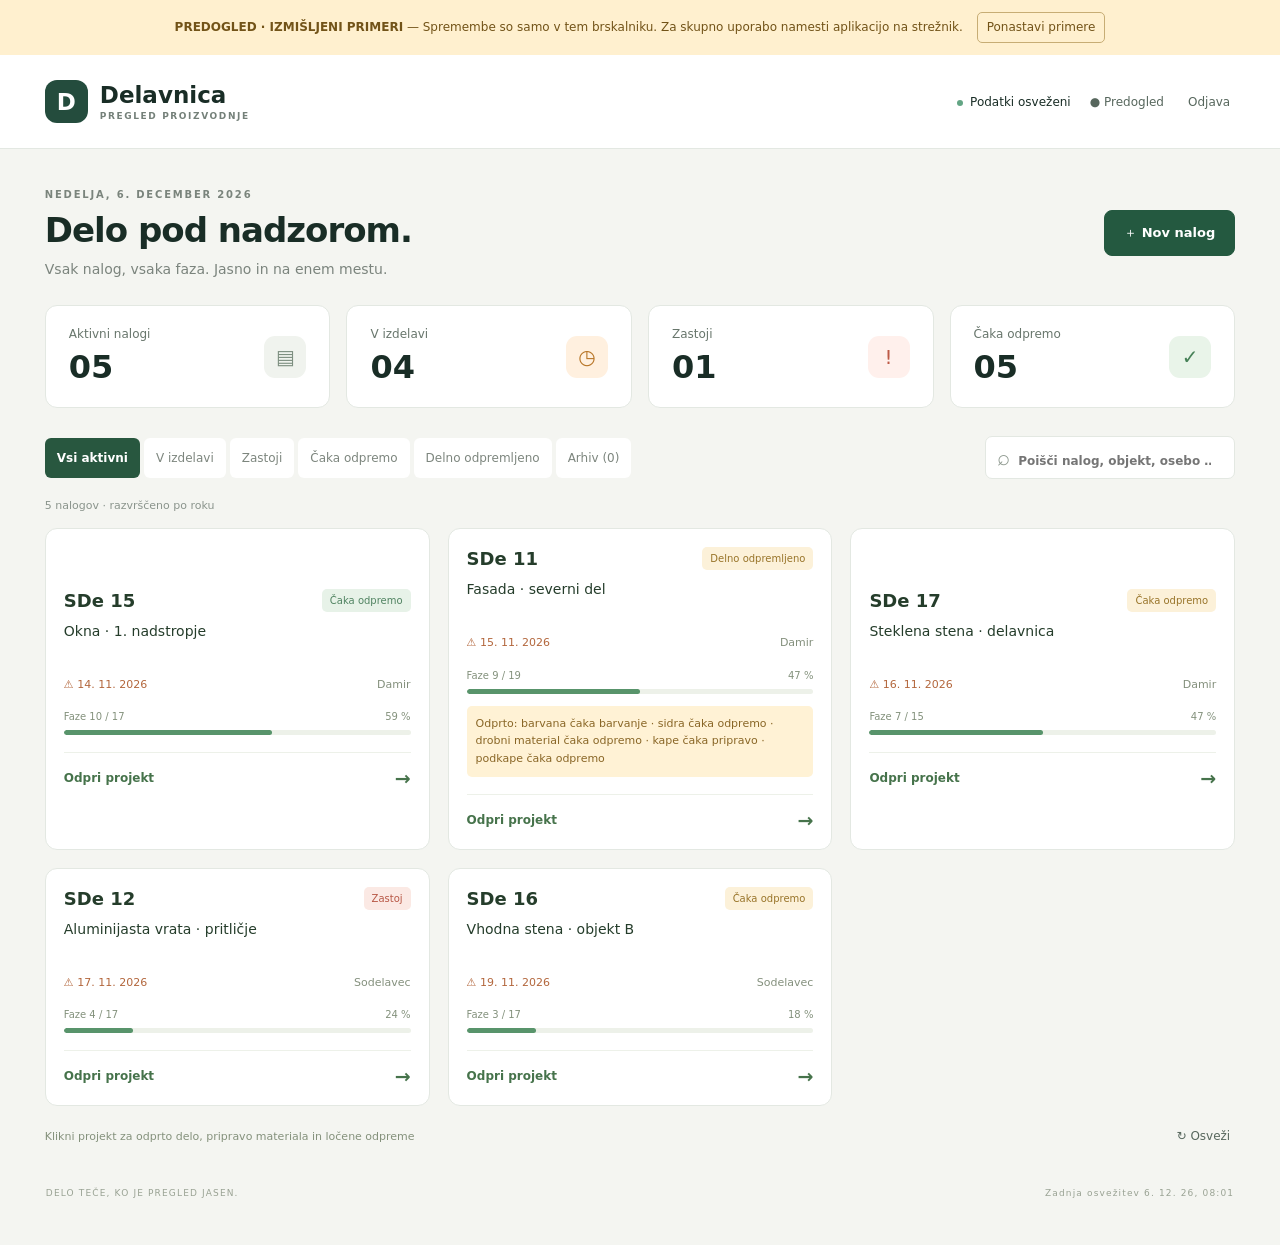
==== predogled.html @ 0ab358f1 "Clarify project status labels as manufacturing and awaiting dispatch" ====
<!doctype html>
<html lang="sl">
<head><meta charset="utf-8"><meta name="viewport" content="width=device-width,initial-scale=1"><meta name="theme-color" content="#172d27"><title>Delavnica · Interaktivni predogled</title><style>:root{font-family:Inter,ui-sans-serif,system-ui,-apple-system,BlinkMacSystemFont,"Segoe UI",sans-serif;color:#192d26;background:#f4f5f1;font-synthesis:none;--green:#1d654d;--muted:#748079;--line:#e3e8e2}*{box-sizing:border-box}body{margin:0}button,input,textarea{font:inherit}button{cursor:pointer}button:disabled{cursor:wait;opacity:.6}button:focus-visible,a:focus-visible{outline:3px solid #5299e0;outline-offset:3px}[hidden]{display:none!important}header{height:94px;background:#fff;border-bottom:1px solid var(--line);display:flex;align-items:center;justify-content:space-between;padding:0 3.5vw;gap:18px}.brand{display:flex;align-items:center;gap:12px;text-decoration:none;color:inherit;font-size:23px;font-weight:700}.brand-icon{width:43px;height:43px;background:#244c3d;color:#fff;display:grid;place-items:center;border-radius:12px;font-size:23px;font-weight:650}.brand small{display:block;font-size:9px;letter-spacing:1.6px;color:var(--muted);margin-top:3px}.header-right{display:flex;align-items:center;gap:14px;font-size:12px}.header-right #sync:before{content:"";display:inline-block;background:#63a584;width:6px;height:6px;border-radius:100%;margin-right:7px}.header-right #sync.offline{color:#b03c33}.header-right #sync.offline:before{background:#b03c33}main{padding:40px 3.5vw 25px;max-width:2000px;margin:auto}.heading{display:flex;justify-content:space-between;align-items:center;gap:20px;margin-bottom:28px}.eyebrow{font-size:10px;font-weight:700;letter-spacing:1.8px;color:#7a847c;margin:0 0 10px}h1{font-size:34px;letter-spacing:-1px;line-height:1.2;margin:0 0 10px;font-weight:650}.subtitle{font-size:14px;color:#7b847d;margin:0}.primary{background:#245940;border:1px solid #245940;color:#fff;font-size:13px;border-radius:8px;padding:13px 19px;font-weight:650;white-space:nowrap;min-height:44px}.primary:hover{background:#17432e}.secondary{background:white;border:1px solid #d6ddd5;border-radius:8px;padding:12px 18px;min-height:44px}.quiet{border:0;background:transparent;color:#57675d;padding:9px 5px;font-size:12px}.quiet:hover{color:#154c32;text-decoration:underline}.metrics{display:grid;grid-template-columns:repeat(4,1fr);gap:16px;margin-bottom:28px}.metric{border:1px solid var(--line);background:#fff;border-radius:12px;padding:21px 23px;display:flex;align-items:center;justify-content:space-between;text-align:left;color:inherit}.metric-label{font-size:12px;color:#68766c}.metric-number{font-size:32px;font-weight:650;line-height:1.2;margin-top:7px}.metric-symbol{display:grid;place-items:center;height:42px;width:42px;border-radius:11px;background:#f0f3ee;color:#7d8f80;font-size:20px}.metric.warn .metric-symbol{background:#fff0df;color:#b87628}.metric.danger .metric-symbol{background:#fff0ec;color:#bd5a46}.metric.good .metric-symbol{background:#e9f4e9;color:#468157}.workspace{border:1px solid var(--line);border-radius:12px;background:#fff;overflow:hidden}.tools{display:flex;align-items:center;justify-content:space-between;padding:19px 22px;gap:16px;border-bottom:1px solid var(--line);flex-wrap:wrap}nav{display:flex;gap:4px;flex-wrap:wrap}nav button{border:0;background:transparent;border-radius:6px;font-size:12px;padding:10px 12px;color:#7d867e;min-height:40px}nav button.selected{background:#eaf1e9;color:#2d6043;font-weight:650}.search{display:flex;align-items:center;border:1px solid var(--line);border-radius:7px;padding:0 11px;gap:8px;min-width:250px;margin:0}.search span{font-size:22px;color:#8d988e}.search input{border:0;outline:0!important;width:100%;padding:10px 0;font-size:12px;background:transparent;min-width:100px}.board-meta{display:flex;justify-content:space-between;padding:19px 22px;font-size:11px;color:#8a948c;gap:15px;flex-wrap:wrap}.legend{display:flex;gap:17px;flex-wrap:wrap}.legend span{display:flex;align-items:center;gap:5px}.dot{height:7px;width:7px;border-radius:50%;display:inline-block;background:#c1c9c1}.dot.active{background:#d7a444}.dot.done{background:#5b9875}.dot.blocked{background:#ce6e60}.table-wrap{overflow-x:auto}table{border-collapse:collapse;min-width:1350px;width:100%;text-align:left}thead{background:#f8f9f6;color:#8b948d}th{font-size:9px;letter-spacing:.65px;font-weight:600;padding:14px 9px;white-space:nowrap}th:first-child,td:first-child{padding-left:22px}.job-col{min-width:215px}td{padding:20px 9px;border-top:1px solid #eef0eb;font-size:12px}tbody tr:hover{background:#fafbf8}tbody tr.late td:first-child{box-shadow:inset 3px 0 #d99951}.job-link{display:block;border:0;background:none;text-align:left;padding:0;color:#203c2d;width:100%}.job-code{display:block;font-size:14px;font-weight:700;margin-bottom:4px}.job-title{display:block;color:#69776c;font-size:11px;max-width:205px;overflow:hidden;text-overflow:ellipsis;white-space:nowrap}.job-owner{display:block;font-size:10px;color:#9ba59c;margin-top:6px}.due{font-size:11px;white-space:nowrap}.due.overdue{color:#bc613d}.due small{display:block;font-size:9px;margin-top:4px}.status{display:flex;align-items:center;justify-content:center;gap:5px;min-height:37px;width:100%;min-width:84px;border:1px solid transparent;border-radius:6px;font-size:10px;font-weight:550;white-space:nowrap;padding:9px 7px}.status:after{content:"⌄";font-size:10px;opacity:.5}.waiting{background:#f1f3ef;color:#8a948b}.active,.ordered{background:#fcf1d9;color:#987429}.painting{background:#eee8f8;color:#80619f}.done{background:#e7f2e8;color:#508361}.blocked{background:#fbe9e4;color:#b85846}.na{background:#fafbf9;color:#adb5ab;border:1px dashed #e1e6de}.status:hover{filter:brightness(.96);border-color:currentColor}.dots{font-size:18px;padding:7px;border:0;background:transparent;color:#89938a;min-width:35px}.board-footer{padding:12px 22px;border-top:1px solid var(--line);display:flex;justify-content:space-between;align-items:center;font-size:10px;color:#96a093;gap:15px}main>footer{display:flex;justify-content:space-between;font-size:9px;letter-spacing:1.15px;color:#99a293;padding:22px 1px;gap:20px}.empty{text-align:center;padding:55px 20px}.empty-icon{font-size:42px;color:#9eb19e}.empty h2{font-size:21px;margin:12px 0 8px}.empty p{font-size:13px;color:var(--muted);max-width:430px;line-height:1.7;margin:0 auto 22px}.login{min-height:100dvh;display:grid;place-items:center;padding:24px;background:radial-gradient(at top left,#dbe9dd,transparent 55%)}.login-card{background:#fff;padding:40px;border:1px solid var(--line);border-radius:18px;width:100%;max-width:410px;box-shadow:0 20px 80px #183b1e0b}.login-card>.brand-icon{margin-bottom:25px}.login-card h1{font-size:36px}.login-card>p:not(.eyebrow):not(.error){color:var(--muted);font-size:14px;line-height:1.7;margin-bottom:25px}.login-card .primary{width:100%;margin-top:8px}.login-card small{display:block;text-align:center;color:var(--muted);font-size:10px;margin-top:15px}label{display:block;font-size:12px;color:#667368;font-weight:550;margin-bottom:18px}input,textarea{display:block;width:100%;padding:12px 13px;background:#fff;border:1px solid #d9e0d6;border-radius:7px;margin-top:7px;color:#263c2d;font-size:14px}input:focus,textarea:focus{outline:2px solid #83aa8c;outline-offset:1px}textarea{resize:vertical;line-height:1.6}dialog{border:1px solid #dae2d7;border-radius:14px;padding:0;color:#263c2d;box-shadow:0 25px 100px #10251833;max-height:94dvh}dialog::backdrop{background:#15271b6b;backdrop-filter:blur(2px)}.drawer{width:540px;max-width:96vw}.dialog-heading{display:flex;align-items:center;justify-content:space-between;padding:25px 26px;border-bottom:1px solid var(--line);gap:15px}.dialog-heading h2{font-size:24px;letter-spacing:-.5px;margin:0}.dialog-heading .eyebrow{margin-bottom:6px}.close{border:0;background:#f1f4ee;border-radius:50%;height:35px;width:35px;font-size:24px;color:#80917d;flex-shrink:0}.form-body{padding:24px 26px}.two{display:grid;grid-template-columns:1fr 1fr;gap:15px}.dialog-footer{display:flex;justify-content:flex-end;gap:10px;padding:18px 26px;background:#f8faf6;position:sticky;bottom:0;border-top:1px solid var(--line)}.detail-stages{display:grid;grid-template-columns:repeat(2,1fr);gap:12px 20px;padding:10px 0 20px}.detail-stage>span{display:block;font-size:11px;margin-bottom:6px;color:#84927f}.detail-stage .status{font-size:12px}.history-item{padding:13px 0;border-top:1px solid var(--line);font-size:12px;line-height:1.5;overflow-wrap:anywhere}.history-item small{display:block;color:#92a08d;font-size:10px;margin-top:4px}#historySection h3{font-size:14px;margin-top:25px}#historySection>small{color:#96a18e;font-size:10px;display:block;margin-top:10px}.history-change{color:#72806b;white-space:pre-wrap}#archiveArea button{width:100%}.status-dialog{width:390px;max-width:94vw;padding-bottom:20px}#statusChoices{padding:18px 24px 0;display:grid;gap:9px}#statusChoices .status{font-size:13px;min-height:45px;justify-content:space-between;padding:12px 16px}#statusChoices .status:after{content:none}#statusChoices .status.chosen{border:2px solid currentColor}.hint{padding:0 24px;color:#8c8069;font-size:11px;line-height:1.7}.error{color:#b33b37;font-size:12px;line-height:1.6;white-space:pre-wrap}.status-dialog .error{padding:0 24px}.toast{position:fixed;bottom:24px;left:50%;transform:translateX(-50%);background:#203e2d;color:#fff;padding:14px 20px;border-radius:10px;box-shadow:0 6px 30px #263c2d33;font-size:13px;z-index:100;max-width:92vw}.toast.bad{background:#9f3d33}.warn-banner{padding:10px;background:#fff0df;color:#986427;font-size:12px;border-radius:6px}@media(min-width:1700px){table{min-width:1500px}.status{font-size:11px}}@media(max-width:1000px){header{height:78px}main{padding-top:28px}h1{font-size:29px}.metrics{gap:10px}.metric{padding:17px}.metric-number{font-size:27px}.metric-symbol{width:33px;height:33px}#sync{max-width:140px}.header-right{gap:8px}}@media(max-width:640px){header{padding:0 16px}.brand{font-size:20px;gap:9px}.brand-icon{height:36px;width:36px;border-radius:9px}.brand small{font-size:8px}.header-right #sync{display:none}.header-right{gap:6px}.header-right .quiet{font-size:11px}main{padding:25px 14px}.heading{align-items:flex-start}.heading h1{font-size:25px;letter-spacing:-.7px}.heading .primary{font-size:11px;padding:11px}.subtitle{font-size:12px;line-height:1.6}.eyebrow{font-size:9px}.metrics{grid-template-columns:repeat(2,1fr);gap:10px;margin-bottom:20px}.metric{padding:16px}.metric-label{font-size:11px}.tools{padding:14px;gap:12px}nav{gap:2px}nav button{font-size:11px;padding:8px}.search{width:100%;margin-bottom:0}.board-meta{padding:15px;font-size:10px}.legend{gap:12px}.board-footer{padding:10px 15px;font-size:9px}main>footer{font-size:8px;line-height:1.7}main>footer span{letter-spacing:0;text-align:right}.form-body{padding:20px}.dialog-heading{padding:20px}.dialog-heading h2{font-size:22px}.two{gap:10px}.login-card{padding:30px}.status{min-height:42px}}

.awaiting_paint{background:#fcf1d9;color:#987429}.shipment-summary{display:block;font-size:10px;color:#856522;background:#fff3d7;border-radius:5px;padding:6px;margin-top:7px;line-height:1.5;max-width:220px}table{min-width:1510px}

.sheet-stack{display:grid;gap:9px;min-width:112px}.sheet-type{display:block;font-size:9px;color:#7c887a;margin-bottom:4px}.sheet-stack .status{font-size:10px}.sheet-stack>div{min-width:0}

.manual-note{display:-webkit-box;-webkit-line-clamp:2;-webkit-box-orient:vertical;overflow:hidden;max-width:220px;font-size:10px;line-height:1.5;color:#6d796a;margin-top:7px;white-space:pre-line;overflow-wrap:anywhere}.manual-note strong{font-weight:650;color:#40543b}

.warehouse-list{display:-webkit-box;-webkit-line-clamp:3;-webkit-box-orient:vertical;overflow:hidden;width:100%;max-width:150px;min-width:112px;border:0;background:none;text-align:left;color:#768370;font-size:10px;line-height:1.5;padding:8px 0 0;white-space:pre-line;overflow-wrap:anywhere}.warehouse-list:hover{color:#285d3d;text-decoration:underline}table{min-width:1770px}
.status[data-status="anchors_status"]::after,.status[data-status="small_material_status"]::after{content:none}

.project-cards{display:grid;grid-template-columns:repeat(3,minmax(0,1fr));gap:18px}.project-dialog{width:620px;max-width:96vw;background:#f4f5f1}.project-top{position:sticky;top:0;z-index:1;display:flex;align-items:center;justify-content:space-between;padding:12px 20px;background:#fff;border-bottom:1px solid var(--line)}.project-top .secondary{padding:10px 14px}.project-intro{padding:26px 22px 18px}.project-intro h1{font-size:32px;overflow-wrap:anywhere}.project-name{font-size:17px;line-height:1.5;margin:8px 0 16px;overflow-wrap:anywhere}.project-info{display:grid;gap:8px;font-size:12px;color:#6b796c}.project-info strong{font-weight:600;color:#324d37}.project-partial{font-size:12px;line-height:1.7;background:#fff0d0;color:#816022;padding:12px;border-radius:8px;overflow-wrap:anywhere}.project-edit{width:100%;margin-top:18px;font-size:13px}.project-save-hint{font-size:11px;color:#84907d;margin:12px 0 0}.project-section{margin:0 14px 14px;padding:20px 16px;background:#fff;border:1px solid var(--line);border-radius:12px}.project-section h2{font-size:17px;margin:0 0 16px}.project-section h3{font-size:13px;margin:0 0 9px}.project-stage-grid{display:grid;grid-template-columns:minmax(0,1fr) minmax(0,1fr);gap:18px 12px}.project-stage>span{display:block;font-size:11px;color:#82907d;margin-bottom:7px}.project-dialog .status{font-size:12px;min-height:48px;padding:12px 8px;min-width:0;white-space:normal}.project-material+.project-material,.project-sheet+.project-sheet{border-top:1px solid var(--line);padding-top:20px;margin-top:20px}.project-text{font-size:13px;line-height:1.7;white-space:pre-wrap;overflow-wrap:anywhere;margin:0 0 14px;color:#56694f}.section-hint{font-size:11px;color:#82907d;margin:-7px 0 20px}.project-dialog .project-material>.status{width:100%;min-height:52px}.project-dialog .project-edit{min-height:48px}.project-card{border:1px solid var(--line);border-radius:12px;background:white;text-align:left;color:#253d2b;display:block;width:100%;padding:18px;min-width:0}.project-card:hover{border-color:#8cac8e}.card-top{display:flex;align-items:center;justify-content:space-between;gap:10px}.card-top>strong{font-size:18px;overflow-wrap:anywhere;min-width:0}.card-state{font-size:10px;padding:6px 8px;border-radius:5px;flex-shrink:0}.card-title{display:block;font-size:14px;line-height:1.5;margin-top:9px;overflow-wrap:anywhere}.card-meta{display:flex;justify-content:space-between;gap:12px;font-size:11px;color:#84907d;margin-top:14px;line-height:1.5}.card-meta>span{min-width:0;overflow-wrap:anywhere}.card-meta>span:last-child{text-align:right}.card-late{color:#b3673d}.card-progress{display:flex;justify-content:space-between;font-size:10px;color:#83917c;margin:18px 0 8px}.progress-track{display:block;height:5px;background:#edf1e9;border-radius:5px;overflow:hidden}.progress-fill{display:block;height:100%;background:#58946b;border-radius:5px}.p0{width:0}.p1{width:10%}.p2{width:20%}.p3{width:30%}.p4{width:40%}.p5{width:50%}.p6{width:60%}.p7{width:70%}.p8{width:80%}.p9{width:90%}.p10{width:100%}.card-open{display:flex;justify-content:space-between;align-items:center;border-top:1px solid #edf1e9;margin-top:17px;padding-top:14px;font-size:12px;font-weight:650;color:#46734b}.card-open>span{font-size:19px}.card-shipment{display:block;color:#896626;background:#fff2d5;padding:9px;border-radius:5px;margin-top:12px;font-size:11px;line-height:1.6;overflow-wrap:anywhere}
@media(max-width:900px){.workspace{background:transparent;border:0;border-radius:0;overflow:visible}.tools{padding:0 0 12px;border:0;display:flex;flex-direction:column;align-items:stretch;min-width:0;gap:12px}.tools nav{order:2;flex-wrap:nowrap;overflow-x:auto;max-width:100%;padding-bottom:4px}.tools nav button{flex-shrink:0;background:#fff;font-size:12px;min-height:44px;padding:10px 13px}.tools nav button.selected{background:#28573f;color:#fff}.search{order:1;min-width:0;width:100%;background:#fff;min-height:46px}.search input{font-size:14px}.table-wrap{display:none}.project-cards{display:grid;grid-template-columns:repeat(2,minmax(0,1fr));gap:14px}.board-meta{padding:5px 0 15px}.board-meta .legend{display:none}.board-footer{padding:14px 0;border:0}.board-footer>span{font-size:0}.board-footer>span:after{content:'Klikni projekt za faze in pripravo materiala.';font-size:11px}.project-dialog{max-height:100dvh;max-width:100vw;width:100vw;height:100dvh;margin:0;border:0;border-radius:0;overscroll-behavior:contain}.project-top{padding-top:max(12px,env(safe-area-inset-top));padding-left:16px;padding-right:16px}.project-section:last-child{margin-bottom:max(18px,env(safe-area-inset-bottom))}.drawer{max-height:100dvh}.status-dialog{max-height:90dvh}.toast{z-index:10000}}
@media(max-width:540px){.project-cards{grid-template-columns:minmax(0,1fr);gap:12px}.project-card{padding:18px}.heading{margin-bottom:22px}.heading h1{font-size:23px}.metrics{margin-bottom:22px}.project-intro{padding:23px 20px 18px}.project-section{margin-left:12px;margin-right:12px}.drawer{width:100vw;max-width:100vw;height:100dvh;margin:0;border:0;border-radius:0}.drawer .dialog-heading{position:sticky;top:0;background:#fff;z-index:1}.drawer input,.drawer textarea,.login input{font-size:16px}.drawer .two{grid-template-columns:minmax(0,1fr) minmax(0,1fr)}.drawer .two input{min-width:0;width:100%}.detail-stages .status{font-size:12px;min-height:48px;white-space:normal;min-width:0}.status-dialog{width:calc(100vw - 24px)}#statusChoices .status{min-height:50px;font-size:14px}.header-right #identity{max-width:80px;overflow:hidden;text-overflow:ellipsis;white-space:nowrap}}

@media(max-width:900px){body:has(dialog[open]){overflow:hidden}.project-top .quiet{min-height:44px;min-width:60px}}

.manufacturing{background:#e2edf9;color:#4477a0}.papers-button{display:flex;flex-direction:column;align-items:flex-start;gap:4px;background:#f6f8fa;border:1px solid #e0e7ec;border-radius:6px;padding:8px;margin:7px 0 0;color:#718391;font-size:9px;width:100%;text-align:left;min-height:42px}.papers-button strong{color:#3c6681;font-size:10px;font-weight:600}.papers-button:hover{border-color:#7b9eb9}.papers-dialog{width:430px;max-width:94vw}.papers-dialog h2{font-size:19px;line-height:1.4}.project-sheet>.papers-button{margin:0 0 15px;padding:12px;flex-direction:row;justify-content:space-between;align-items:center;gap:12px;min-height:48px}.project-sheet>.papers-button span,.project-sheet>.papers-button strong{font-size:12px}.papers-dialog input{font-size:16px;min-height:48px}

.status[data-status="caps_status"]::after,.status[data-status="subcaps_status"]::after{content:none}table{min-width:1900px}

.warehouse-actions .shipping-label{margin-top:10px}.warehouse-actions>.sheet-type{margin-bottom:5px}.project-material .warehouse-actions{display:grid;grid-template-columns:minmax(0,1fr) minmax(0,1fr);gap:7px 12px}.project-material .warehouse-actions>.sheet-type{grid-row:1;margin:0}.project-material .warehouse-actions>.status{grid-row:2;min-height:50px}.project-material .warehouse-actions>.shipping-label{margin:0}.project-material .warehouse-actions>.sheet-type:first-child{grid-column:1}.project-material .warehouse-actions>.shipping-label{grid-column:2}

.completed-work{margin:0 14px 20px;border:1px solid #dce3d8;border-radius:12px;background:#edf1e8;overflow:hidden}.completed-work>summary{cursor:pointer;padding:18px 16px;font-size:14px;font-weight:650;min-height:52px;color:#59704e}.completed-work>summary>span{font-size:11px;background:#dce6d6;border-radius:8px;padding:3px 7px;margin-left:7px}.completed-help{font-size:11px;line-height:1.6;color:#7a8b70;padding:0 16px 8px}.completed-work .project-section{margin-left:10px;margin-right:10px}.completed-link{border:0;background:transparent;color:#95a08d;font-size:10px;padding:9px 5px;cursor:pointer;min-height:36px}.completed-link:hover{color:#437146;text-decoration:underline}.prepared-hint{font-size:10px;color:#8a977e}.project-stage-grid.single-stage{grid-template-columns:minmax(0,1fr)}.project-material .warehouse-actions.shipping-only{grid-template-columns:minmax(0,1fr)}.project-material .warehouse-actions.shipping-only>*{grid-column:1}.all-done-message{margin:0 16px 20px;background:#e1eee0;color:#44774b;border-radius:10px;padding:20px;font-size:14px;line-height:1.6}

/* One project-first overview on desktop and mobile. */
.table-wrap{display:none}.workspace{background:transparent;border:0;border-radius:0;overflow:visible}.board-meta .legend{display:none}.tools{padding:0 0 16px;border-bottom:0}.search{background:#fff}.board-meta{padding:4px 0 16px}.board-footer{padding:14px 0;border:0}.project-card{transition:border-color .15s,box-shadow .15s,transform .15s}.project-card:hover{box-shadow:0 5px 20px #25462f0c;transform:translateY(-2px)}.project-card:focus-visible{outline:3px solid #5299e0;outline-offset:3px}.project-card .card-title{min-height:42px}.project-card .card-shipment{min-height:52px}.tools nav button:not(.selected){background:#fff}.tools nav button.selected{background:#28573f;color:#fff}
@media(min-width:901px){.project-dialog{width:940px;max-width:94vw;max-height:94dvh}.project-intro{padding:28px 28px 22px}.project-top{padding-left:26px;padding-right:26px}#projectOpenWork{display:grid;grid-template-columns:repeat(2,minmax(0,1fr));align-items:start}#projectOpenWork>.project-section{min-width:0;margin:0 12px 20px}#projectOpenWork>.project-section:first-child:last-child{grid-column:1/-1}.project-dialog .project-section h2{font-size:18px}.project-dialog .project-partial{font-size:13px;line-height:1.7}.project-dialog .status{font-size:13px;min-height:48px}.project-intro .project-edit{width:auto;min-width:250px}.project-dialog .completed-work{margin-left:12px;margin-right:12px}.board-footer>span{font-size:11px;color:#84917c}}
@media(min-width:1600px){.project-cards{grid-template-columns:repeat(4,minmax(0,1fr))}}
@media(min-width:901px) and (max-width:1100px){.project-cards{grid-template-columns:repeat(2,minmax(0,1fr))}}
</style></head>
<body><aside style="background:#fff0cf;color:#725318;padding:12px 20px;font:12px/1.6 system-ui;text-align:center"><strong>PREDOGLED · IZMIŠLJENI PRIMERI</strong> — Spremembe so samo v tem brskalniku. Za skupno uporabo namesti aplikacijo na strežnik. <button id="resetDemo" type="button" style="border:1px solid #c7ad75;border-radius:5px;background:transparent;padding:5px 9px;margin-left:10px;color:inherit">Ponastavi primere</button></aside>
<section id="login" class="login" hidden>
  <form id="loginForm" class="login-card"><div class="brand-icon">D</div><p class="eyebrow">SKUPNI PREGLED PROIZVODNJE</p><h1>Delavnica</h1><p>Od dokumentacije do odpreme.<br>Vedno veš, kaj je naslednje.</p><label>Tvoje ime<input name="actor" autocomplete="username" placeholder="npr. Damir" minlength="2" maxlength="60" required></label><label>Geslo delavnice<input name="password" type="password" autocomplete="current-password" required></label><button class="primary" type="submit">Vstopi v delavnico →</button><p id="loginError" class="error" role="alert"></p><small>Ime se zabeleži ob vsaki tvoji spremembi.</small></form>
</section>
<div id="app" hidden>
 <header><a href="/" class="brand"><span class="brand-icon">D</span><span>Delavnica<small>PREGLED PROIZVODNJE</small></span></a><div class="header-right"><span id="sync" role="status">Povezovanje …</span><button id="identity" class="quiet"></button><button id="logout" class="quiet">Odjava</button></div></header>
 <main>
  <div class="heading"><div><p class="eyebrow" id="today"></p><h1>Delo pod nadzorom.</h1><p class="subtitle">Vsak nalog, vsaka faza. Jasno in na enem mestu.</p></div><button id="newJob" class="primary">＋ Nov nalog</button></div>
  <section id="metrics" class="metrics" aria-label="Pregled stanja"></section>
  <section class="workspace">
   <div class="tools"><nav id="filters" aria-label="Filtriraj naloge"></nav><label class="search"><span>⌕</span><input id="search" type="search" aria-label="Poišči nalog, objekt ali osebo" placeholder="Poišči nalog, objekt, osebo …"></label></div>
   <div class="board-meta"><span id="resultCount"></span><div class="legend"><span><i class="dot waiting"></i>Čaka</span><span><i class="dot active"></i>V izdelavi / naročeno</span><span><i class="dot done"></i>Končano</span><span><i class="dot blocked"></i>Zastoj</span></div></div>
   <div class="table-wrap"><table><thead><tr><th class="job-col">NALOG / OBJEKT</th><th>ROK</th><th>DOKUMENTACIJA</th><th>MATERIAL</th><th>SIDRA</th><th>DROBNI MATERIAL</th><th>RAZREZ</th><th>OBDELAVA</th><th>SESTAVLJANJE</th><th>PAKIRANJE</th><th>KAPE / PODKAPE</th><th>PLOČEVINA</th><th>ODPREMA FASADE</th><th>ODPREMA PLOČEVINE</th><th aria-label="Podrobnosti"></th></tr></thead><tbody id="rows"></tbody></table></div>
   <div id="projectCards" class="project-cards" aria-label="Projekti"></div>
   <div id="empty" class="empty" hidden><span class="empty-icon">▤</span><h2 id="emptyTitle"></h2><p id="emptyText"></p><button id="emptyNew" class="primary">＋ Dodaj prvi nalog</button></div>
   <div class="board-footer"><span>Klikni projekt za odprto delo, pripravo materiala in ločene odpreme</span><button id="refresh" class="quiet">↻ Osveži</button></div>
  </section>
  <footer>DELO TEČE, KO JE PREGLED JASEN.<span id="lastSync"></span></footer>
 </main>
</div>
<dialog id="projectDialog" class="project-dialog" aria-labelledby="projectTitle"><div class="project-top"><button type="button" class="secondary" data-close="projectDialog">← Projekti</button><button type="button" class="quiet" id="projectRefresh">↻ Osveži</button></div><div id="projectContent"></div></dialog>
<dialog id="jobDialog" class="drawer"><form id="jobForm"><div class="dialog-heading"><div><p class="eyebrow">DELOVNI NALOG</p><h2 id="dialogTitle">Nov nalog</h2></div><button type="button" class="close" data-close="jobDialog" aria-label="Zapri">×</button></div><div class="form-body"><div class="two"><label>Oznaka naloga *<input name="code" required maxlength="160" placeholder="npr. SDe 12"></label><label>Rok izdelave<input name="due" type="date"></label></div><label>Objekt / opis *<input name="title" required maxlength="160" placeholder="npr. ZD Tezno – fasada"></label><label>Odgovorna oseba<input name="owner" maxlength="160" placeholder="npr. Damir"></label><label>Opombe / kaj manjka<textarea name="notes" rows="4" maxlength="4000" placeholder="Kratka navodila, manjkajoči material, naslednji korak …"></textarea></label><label>Sidra<textarea name="anchors" rows="3" maxlength="4000" placeholder="Tip sider, oznaka in količina …"></textarea></label><label>Kape<textarea name="caps" rows="3" maxlength="4000" placeholder="Tip, mere, barva in količina kap …"></textarea></label><label>Podkape<textarea name="subcaps" rows="3" maxlength="4000" placeholder="Tip, mere in količina podkap …"></textarea></label><label>Drobni material<textarea name="small_material" rows="4" maxlength="4000" placeholder="Vijaki M8 – 24 kos&#10;Sidra – 12 kos&#10;Tesnilo – 20 m"></textarea></label><p class="hint">Polji sta za prosti ročni vpis. Spremembe potrdi s »Shrani nalog«.</p><div class="two"><label>Oddani papirji – barvana pločevina<input name="sheet_papers_date" type="date"></label><label>Oddani papirji – surova pločevina<input name="raw_sheet_papers_date" type="date"></label></div><div id="detailStages" class="detail-stages"></div><div id="archiveArea"></div><section id="historySection"><h3>Zgodovina sprememb</h3><div id="history"></div><small>Prikazanih je zadnjih 300 sprememb. Imena vpišejo sodelavci sami.</small></section><p id="formError" class="error" role="alert"></p></div><div class="dialog-footer"><button type="button" class="secondary" data-close="jobDialog">Prekliči</button><button type="submit" class="primary" id="saveJob">Shrani nalog</button></div></form></dialog>
<dialog id="papersDialog" class="papers-dialog" aria-labelledby="papersTitle"><form id="papersForm"><div class="dialog-heading"><div><p class="eyebrow" id="papersJob"></p><h2 id="papersTitle">Oddani papirji</h2></div><button type="button" class="close" data-close="papersDialog" aria-label="Zapri">×</button></div><div class="form-body"><label>Datum predaje dokumentacije<input id="papersDate" type="date"></label><p class="hint">Vpiši dejanski datum oddaje papirjev. Datum lahko popraviš ali izbrišeš.</p><p id="papersError" class="error" role="alert"></p></div><div class="dialog-footer"><button type="button" class="secondary" data-close="papersDialog">Prekliči</button><button type="submit" class="primary" id="papersSave">Shrani datum</button></div></form></dialog>
<dialog id="statusDialog" class="status-dialog"><div class="dialog-heading"><div><p class="eyebrow" id="statusJob"></p><h2 id="statusTitle"></h2></div><button class="close" data-close="statusDialog" aria-label="Zapri">×</button></div><div id="statusChoices"></div><p id="dispatchHint" class="hint" hidden>Vsak del odpremiš posebej. Fasado, sidra, drobni material, kape, podkape ter obe vrsti pločevine odpremiš ločeno. Nalog gre v arhiv šele po odpremi vseh potrebnih delov.</p><p id="statusError" class="error" role="alert"></p></dialog>
<div id="toast" class="toast" role="status" hidden></div>
<script>'use strict';
const $ = s => document.querySelector(s);
const fields = ['documentation','material','cutting','machining','assembly','packing','sheet','dispatch','sheet_dispatch','raw_sheet','raw_sheet_dispatch','anchors_status','small_material_status','caps_status','subcaps_status','anchors_dispatch','small_material_dispatch','caps_dispatch','subcaps_dispatch'];
const labels = {documentation:'Dokumentacija',material:'Material',cutting:'Razrez',machining:'Obdelava',assembly:'Sestavljanje',packing:'Pakiranje',sheet:'Barvana pločevina',raw_sheet:'Surova pločevina',dispatch:'Odprema fasade',sheet_dispatch:'Odprema barvane pločevine',raw_sheet_dispatch:'Odprema surove pločevine',code:'Nalog',title:'Objekt',due:'Rok',owner:'Odgovorna oseba',notes:'Opombe',sheet_papers_date:'Oddani papirji – barvana pločevina',raw_sheet_papers_date:'Oddani papirji – surova pločevina',anchors_dispatch:'Odprema sider',small_material_dispatch:'Odprema drobnega materiala',caps_dispatch:'Odprema kap',subcaps_dispatch:'Odprema podkap',small_material:'Drobni material',caps:'Kape',subcaps:'Podkape',caps_status:'Priprava kap',subcaps_status:'Priprava podkap',anchors:'Sidra',anchors_status:'Priprava sider',small_material_status:'Priprava drobnega materiala',archived:'Arhiv',created:'Nalog ustvarjen'};
const baseStatus = {waiting:'Čaka',active:'V izdelavi',done:'Končano',blocked:'Zastoj',ordered:'Naročeno',painting:'Na barvanju',manufacturing:'V izdelavi',awaiting_paint:'Čaka barvanje',na:'Ni potrebno'};
const special = {documentation:{waiting:'Čaka',active:'V pregledu',done:'Sprejeta'},material:{waiting:'Za naročiti',done:'Pripravljeno'},sheet:{waiting:'Za naročiti',done:'Pripravljena'},dispatch:{waiting:'Čaka',done:'Fasada odšla'},sheet_dispatch:{waiting:'Čaka',done:'Odpremljena'},raw_sheet:{waiting:'Za naročiti',active:'V pripravi',done:'Pripravljena'},raw_sheet_dispatch:{waiting:'Čaka',done:'Odpremljena'}};
special.anchors_status={waiting:'Čaka pripravo',done:'✓ Pripravljeno'};
special.small_material_status={waiting:'Čaka pripravo',done:'✓ Pripravljeno'};
special.caps_status={waiting:'Čaka pripravo',done:'✓ Pripravljeno'};
special.subcaps_status={waiting:'Čaka pripravo',done:'✓ Pripravljeno'};
for(const key of ['anchors_dispatch','small_material_dispatch','caps_dispatch','subcaps_dispatch'])special[key]={waiting:'Čaka odpremo',done:'Odpremljeno'};
const options = Object.fromEntries(fields.map(k => [k,['anchors_status','small_material_status','caps_status','subcaps_status'].includes(k)?['waiting','done','na']:k==='material'?['waiting','ordered','done','blocked']:k==='sheet'?['na','waiting','ordered','manufacturing','awaiting_paint','painting','done','blocked']:k==='raw_sheet'?['na','waiting','ordered','active','manufacturing','done','blocked']:['sheet_dispatch','raw_sheet_dispatch','anchors_dispatch','small_material_dispatch','caps_dispatch','subcaps_dispatch'].includes(k)?['waiting','done','blocked','na']:k==='dispatch'?['waiting','done','blocked']:['waiting','active','done','blocked',...(k==='documentation'?[]:['na'])]]));
const filters = [['all','Vsi aktivni'],['work','V izdelavi'],['blocked','Zastoji'],['ready','Čaka odpremo'],['partial','Delno odpremljeno'],['archive','Arhiv']];
let jobs=[], actor='', filter='all', search='', editing=null, draft=null, choice=null, loading=false, toastTimer, projectId=null, projectVersion=null, papersChoice=null, completedExpanded=false;
const esc = x => String(x??'').replace(/[&<>"']/g,c=>({'&':'&amp;','<':'&lt;','>':'&gt;','"':'&quot;',"'":'&#39;'}[c]));
const textStatus = (field,value) => special[field]?.[value] || baseStatus[value] || value;
const day = () => new Intl.DateTimeFormat('sv-SE',{timeZone:'Europe/Ljubljana'}).format(new Date());
const date = x => x ? new Intl.DateTimeFormat('sl-SI',{day:'numeric',month:'numeric',year:'numeric',timeZone:'Europe/Ljubljana'}).format(new Date(x.length===10 ? x+'T12:00:00' : x)) : 'Brez roka';
const timestamp = x => new Intl.DateTimeFormat('sl-SI',{dateStyle:'short',timeStyle:'short',timeZone:'Europe/Ljubljana'}).format(new Date(x));
const activeKeys = j => {const keys=j.dispatch==='done'?[]:['documentation','material','cutting','machining','assembly','packing','dispatch'].filter(k=>!['done','na'].includes(j[k]));for(const [stage,shipping] of shipmentPairs)if(j[stage]!=='na'&&j[shipping]!=='done'){if(j[stage]!=='done')keys.push(stage);keys.push(shipping);}return keys;};
const blocked = j => activeKeys(j).some(k=>j[k]==='blocked');
const working = j => activeKeys(j).some(k=>['active','ordered','manufacturing','awaiting_paint','painting'].includes(j[k]));
const facadeReady = j => ['documentation','material','cutting','machining','assembly','packing'].every(k=>['done','na'].includes(j[k]));
const sheetPairs = [['sheet','sheet_dispatch','Barvana'],['raw_sheet','raw_sheet_dispatch','Surova']];
const otherPairs=[['anchors_status','anchors_dispatch','Sidra'],['small_material_status','small_material_dispatch','Drobni material'],['caps_status','caps_dispatch','Kape'],['subcaps_status','subcaps_dispatch','Podkape']];
const shipmentPairs=[...sheetPairs,...otherPairs];
const allShipped = j => j.dispatch==='done'&&shipmentPairs.every(([stage,shipping])=>j[stage]==='na'||j[shipping]==='done');
const ready = j => (j.dispatch!=='done'&&facadeReady(j))||shipmentPairs.some(([stage,shipping])=>j[stage]==='done'&&j[shipping]!=='done');
const partial = j => !j.archived&&(j.dispatch==='done'||shipmentPairs.some(([,shipping])=>j[shipping]==='done'));
const shipmentSummary = j => {const parts=[...(j.dispatch==='done'?[]:['Fasada čaka odpremo']),...shipmentPairs.filter(([stage,shipping])=>j[stage]!=='na'&&j[shipping]!=='done').map(([stage,,label])=>label.toLocaleLowerCase('sl')+' '+(j[stage]==='done'?'čaka odpremo':textStatus(stage,j[stage]).toLocaleLowerCase('sl')))];return parts.length?'Odprto: '+parts.join(' · '):'Vse odpremljeno';};
function syncDraftShipping(){for(const [stage,shipping] of shipmentPairs){if(draft[stage]==='na')draft[shipping]='na';else if(draft[shipping]==='na')draft[shipping]='waiting';}}

const statusButton = (j,k,detail=false) => `<button type="button" class="status ${esc(j[k])}" data-${detail?'draft':'status'}="${k}" data-id="${esc(j.id)}" aria-label="${esc(labels[k]+': '+textStatus(k,j[k])+'. Spremeni status naloga '+j.code)}">${esc(textStatus(k,j[k]))}</button>`;

function toast(message,bad=false){clearTimeout(toastTimer);$('#toast').textContent=message;$('#toast').className='toast'+(bad?' bad':'');$('#toast').hidden=false;toastTimer=setTimeout(()=>$('#toast').hidden=true,bad?8000:3000);}

const demoKey='delavnica-predogled-v12';
const demoSeeds=[{"id": "000000000000000000000001", "version": 1, "created": "2026-11-13T12:07:10.216572+00:00", "updated": "2026-11-13T12:07:10.216572+00:00", "code": "SDe 11", "title": "Fasada · severni del", "owner": "Damir", "due": "2026-11-15", "archived": false, "anchors_dispatch": "waiting", "small_material_dispatch": "waiting", "caps_dispatch": "waiting", "subcaps_dispatch": "waiting", "caps": "Kape – 20 kos", "subcaps": "Podkape – 20 kos", "caps_status": "waiting", "subcaps_status": "done", "sheet_papers_date": "", "raw_sheet_papers_date": "", "anchors": "Sidra SDe 12 – 12 kos", "anchors_status": "done", "small_material_status": "done", "small_material": "Vijaki M8 – 24 kos\nSidra – 12 kos", "notes": "Izmišljen primer za predogled.", "documentation": "done", "material": "done", "cutting": "done", "machining": "active", "assembly": "waiting", "packing": "waiting", "sheet_dispatch": "waiting", "raw_sheet": "done", "raw_sheet_dispatch": "done", "sheet": "awaiting_paint", "dispatch": "done"}, {"id": "000000000000000000000002", "version": 1, "created": "2026-11-13T12:07:10.216572+00:00", "updated": "2026-11-13T12:07:10.216572+00:00", "code": "SDe 12", "title": "Aluminijasta vrata · pritličje", "owner": "Sodelavec", "due": "2026-11-17", "archived": false, "anchors_dispatch": "waiting", "small_material_dispatch": "waiting", "caps_dispatch": "waiting", "subcaps_dispatch": "waiting", "caps": "Kape – 20 kos", "subcaps": "Podkape – 20 kos", "caps_status": "waiting", "subcaps_status": "done", "sheet_papers_date": "", "raw_sheet_papers_date": "", "anchors": "Sidra SDe 12 – 12 kos", "anchors_status": "done", "small_material_status": "done", "small_material": "Vijaki M8 – 24 kos\nSidra – 12 kos", "notes": "Primer zastoja: manjkajo profili za vrata.", "documentation": "done", "material": "blocked", "cutting": "waiting", "machining": "waiting", "assembly": "waiting", "packing": "waiting", "sheet_dispatch": "na", "raw_sheet": "ordered", "raw_sheet_dispatch": "waiting", "sheet": "na", "dispatch": "waiting"}, {"id": "000000000000000000000003", "version": 1, "created": "2026-11-13T12:07:10.216572+00:00", "updated": "2026-11-13T12:07:10.216572+00:00", "code": "SDe 15", "title": "Okna · 1. nadstropje", "owner": "Damir", "due": "2026-11-14", "archived": false, "anchors_dispatch": "waiting", "small_material_dispatch": "waiting", "caps_dispatch": "waiting", "subcaps_dispatch": "waiting", "caps": "Kape – 20 kos", "subcaps": "Podkape – 20 kos", "caps_status": "waiting", "subcaps_status": "done", "sheet_papers_date": "", "raw_sheet_papers_date": "", "anchors": "Sidra SDe 12 – 12 kos", "anchors_status": "done", "small_material_status": "done", "small_material": "Vijaki M8 – 24 kos\nSidra – 12 kos", "notes": "Izmišljen primer za predogled.", "documentation": "done", "material": "done", "cutting": "done", "machining": "done", "assembly": "done", "packing": "done", "sheet_dispatch": "waiting", "raw_sheet": "na", "raw_sheet_dispatch": "na", "sheet": "done", "dispatch": "waiting"}, {"id": "000000000000000000000004", "version": 1, "created": "2026-11-13T12:07:10.216572+00:00", "updated": "2026-11-13T12:07:10.216572+00:00", "code": "SDe 16", "title": "Vhodna stena · objekt B", "owner": "Sodelavec", "due": "2026-11-19", "archived": false, "anchors_dispatch": "waiting", "small_material_dispatch": "waiting", "caps_dispatch": "waiting", "subcaps_dispatch": "waiting", "caps": "Kape – 20 kos", "subcaps": "Podkape – 20 kos", "caps_status": "waiting", "subcaps_status": "done", "sheet_papers_date": "2026-11-13", "raw_sheet_papers_date": "", "anchors": "Sidra SDe 12 – 12 kos", "anchors_status": "done", "small_material_status": "done", "small_material": "Vijaki M8 – 24 kos\nSidra – 12 kos", "notes": "Izmišljen primer za predogled.", "documentation": "active", "material": "ordered", "cutting": "waiting", "machining": "waiting", "assembly": "waiting", "packing": "waiting", "sheet_dispatch": "waiting", "raw_sheet": "na", "raw_sheet_dispatch": "na", "sheet": "manufacturing", "dispatch": "waiting"}, {"id": "000000000000000000000005", "version": 1, "created": "2026-11-13T12:07:10.216572+00:00", "updated": "2026-11-13T12:07:10.216572+00:00", "code": "SDe 17", "title": "Steklena stena · delavnica", "owner": "Damir", "due": "2026-11-16", "archived": false, "anchors_dispatch": "waiting", "small_material_dispatch": "waiting", "caps_dispatch": "waiting", "subcaps_dispatch": "waiting", "caps": "Kape – 20 kos", "subcaps": "Podkape – 20 kos", "caps_status": "waiting", "subcaps_status": "done", "sheet_papers_date": "", "raw_sheet_papers_date": "", "anchors": "Sidra SDe 12 – 12 kos", "anchors_status": "done", "small_material_status": "done", "small_material": "Vijaki M8 – 24 kos\nSidra – 12 kos", "notes": "Izmišljen primer za predogled.", "documentation": "done", "material": "done", "cutting": "done", "machining": "done", "assembly": "active", "packing": "waiting", "sheet_dispatch": "na", "raw_sheet": "na", "raw_sheet_dispatch": "na", "sheet": "na", "dispatch": "waiting"}];
let demoState;
try{demoState=JSON.parse(localStorage.getItem(demoKey));}catch{}
if(!demoState||!Array.isArray(demoState.jobs))demoState={jobs:structuredClone(demoSeeds),events:[],actor:'Predogled'};
function saveDemo(){try{localStorage.setItem(demoKey,JSON.stringify(demoState));}catch{}}
async function api(path,method='GET',body){
 const stamp=new Date().toISOString();
 if(path==='/api/me')return {actor:demoState.actor||'Predogled'};
 if(path==='/api/login'){demoState.actor=body.actor;saveDemo();return {actor:body.actor};}
 if(path==='/api/logout')return {ok:true};
 if(path==='/api/jobs'&&method==='GET')return {jobs:structuredClone(demoState.jobs)};
 if(path.endsWith('/history'))return {events:demoState.events.filter(e=>e.job_id===path.split('/')[3]).slice().reverse()};
 const log=(j,field,old,value)=>demoState.events.push({job_id:j.id,field,old_value:String(old),new_value:String(value),actor:demoState.actor,at:stamp});
 if(path==='/api/jobs'&&method==='POST'){
  const id=Array.from(crypto.getRandomValues(new Uint8Array(12)),b=>b.toString(16).padStart(2,'0')).join('');
  const j={id,version:1,created:stamp,updated:stamp,...Object.fromEntries(fields.map(k=>[k,'waiting'])),sheet:'na',archived:false,...body};
  for(const [stage,shipping] of shipmentPairs){if(j[stage]==='na')j[shipping]='na';else if(j[shipping]==='na')j[shipping]='waiting';}
  j.archived=allShipped(j);
  demoState.jobs.unshift(j);log(j,'created','',j.code);saveDemo();return structuredClone(j);
 }
 const id=path.split('/')[3],j=demoState.jobs.find(j=>j.id===id);
 if(method==='PATCH'&&j){
  if(body.version!==j.version){const e=new Error('Nalog je medtem spremenjen. Odpri ga znova.');e.status=409;throw e;}
  const patch={...body};delete patch.version;
  for(const [text,status] of [['anchors','anchors_status'],['small_material','small_material_status'],['caps','caps_status'],['subcaps','subcaps_status']])if(text in patch&&patch[text]!==j[text]&&(j[status]==='done'||(['caps','subcaps'].includes(text)&&j[status]==='na'&&patch[text]))&&!(status in patch))patch[status]='waiting';
  for(const [preparation,shipping] of shipmentPairs)if(preparation in patch&&patch[preparation]!==j[preparation]&&!['done','na'].includes(patch[preparation])&&j[shipping]==='done'&&!(shipping in patch))patch[shipping]='waiting';
  const next={...j,...patch};
  for(const [stage,shipping] of shipmentPairs){if(next[stage]==='na'&&next[shipping]!=='na')patch[shipping]='na';else if(next[stage]!=='na'&&next[shipping]==='na')patch[shipping]='waiting';}
  if(patch.archived===false&&j.archived&&allShipped(j))patch.dispatch='waiting';
  if(['dispatch',...shipmentPairs.flatMap(([stage,shipping])=>[stage,shipping])].some(k=>k in patch)){const n={...j,...patch};patch.archived=allShipped(n);}
  for(const [k,v]of Object.entries(patch))if(j[k]!==v){log(j,k,j[k],v);j[k]=v;}
  j.version++;j.updated=stamp;saveDemo();return structuredClone(j);
 }
 throw new Error('Ta možnost ni del predogleda.');
}
function showLogin(){actor='';$('#app').hidden=true;$('#login').hidden=false;for(const id of ['papersDialog','statusDialog','jobDialog','projectDialog'])if($('#'+id).open)$('#'+id).close();}
async function enter(name){actor=name;$('#identity').textContent='● '+actor;$('#login').hidden=true;$('#app').hidden=false;await load();}
async function load(){
 if(loading||!actor)return;loading=true;
 try{jobs=(await api('/api/jobs')).jobs;render();if(projectId&&$('#projectDialog').open)renderProject();$('#sync').textContent='Podatki osveženi';$('#sync').className='';$('#lastSync').textContent='Zadnja osvežitev '+timestamp(new Date().toISOString());}
 catch(e){$('#sync').textContent='Ni povezave · podatki so lahko zastareli';$('#sync').className='offline';if(e.status!==401)throw e;}
 finally{loading=false;}
}
function papersButton(j,stage){
 const field=stage==='sheet'?'sheet_papers_date':'raw_sheet_papers_date';
 return `<button type="button" class="papers-button" data-papers="${field}" data-id="${esc(j.id)}" aria-label="${esc(labels[field])}: ${esc(j[field]?date(j[field]):'Vpiši datum')}"><span>Oddani papirji</span><strong>${esc(j[field]?date(j[field]):'＋ Vpiši datum')}</strong></button>`;
}
function openPapers(id,field){
 if(!['sheet_papers_date','raw_sheet_papers_date'].includes(field))return;
 const j=jobs.find(x=>x.id===id);if(!j)return;
 papersChoice={id,field,version:j.version};
 $('#papersTitle').textContent=labels[field];$('#papersJob').textContent=j.code;
 $('#papersDate').value=j[field]||'';$('#papersError').textContent='';$('#papersDialog').showModal();
}
async function savePapers(){
 const choice=papersChoice;if(!choice)return;$('#papersSave').disabled=true;$('#papersError').textContent='';
 try{await api('/api/jobs/'+choice.id,'PATCH',{version:choice.version,[choice.field]:$('#papersDate').value});$('#papersDialog').close();toast('Datum oddaje papirjev je shranjen.');await load();}
 catch(e){$('#papersError').textContent=e.message;if(e.status===409){await load().catch(()=>{});$('#papersError').textContent+=' Zapri okno in ga odpri znova; vpisani datum še ni shranjen.';}}
 finally{$('#papersSave').disabled=false;}
}
function completedLink(j,text='✓ Zaključeno'){return `<button type="button" class="completed-link" data-completed="${esc(j.id)}">${esc(text)}</button>`;}
function activePhase(j,key){return j.dispatch==='done'||['done','na'].includes(j[key])?completedLink(j,j[key]==='na'?'Ni potrebno':'✓'):statusButton(j,key);}
function sheetCell(j,shipping=false){const pairs=sheetPairs.filter(([stage,dispatch])=>j[stage]!=='na'&&j[dispatch]!=='done');return pairs.length?'<div class="sheet-stack">'+pairs.map(([stage,dispatch,label])=>'<div><span class="sheet-type">'+label+'</span>'+(shipping?statusButton(j,dispatch):(j[stage]==='done'?'<span class="prepared-hint">Čaka odpremo</span>':statusButton(j,stage)))+(shipping?'':papersButton(j,stage))+'</div>').join('')+'</div>':completedLink(j);}
const capGroups=[['caps','caps_status','Kape'],['subcaps','subcaps_status','Podkape']];
function warehouseActions(j,preparation,full=false){const shipping=otherPairs.find(([key])=>key===preparation)[1];if(!full&&(j[preparation]==='na'||j[shipping]==='done'))return completedLink(j,j[preparation]==='na'?'Ni potrebno':'✓ Odpremljeno');const showPreparation=full||j[preparation]!=='done';return '<div class="warehouse-actions '+(showPreparation?'':'shipping-only')+'">'+(showPreparation?'<span class="sheet-type">Priprava</span>'+statusButton(j,preparation):'')+'<span class="sheet-type shipping-label">Odprema</span>'+statusButton(j,shipping)+'</div>';}
function warehouseCell(j,key){const shipping=otherPairs.find(([stage])=>stage===key)[1];if(j[key]==='na'||j[shipping]==='done')return completedLink(j,j[key]==='na'?'Ni potrebno':'✓ Odpremljeno');return warehouseActions(j,key)+'<button type="button" class="warehouse-list" data-edit="'+esc(j.id)+'">'+esc(j[key==='anchors_status'?'anchors':'small_material']||'Vpiši seznam')+'</button>'; }
function capsCell(j){const groups=capGroups.filter(([,key])=>j[key]!=='na'&&j[otherPairs.find(([stage])=>stage===key)[1]]!=='done');return groups.length?'<div class="sheet-stack">'+groups.map(([text,key,label])=>'<div><span class="sheet-type">'+label+'</span>'+warehouseActions(j,key)+'<button type="button" class="warehouse-list" data-edit="'+esc(j.id)+'" title="'+esc(j[text]||'')+'">'+esc(j[text]||'Vpiši seznam')+'</button></div>').join('')+'</div>':completedLink(j);}
function openWork(j){const production=['documentation','material','cutting','machining','assembly','packing'];return {production:j.dispatch==='done'?[]:production.filter(k=>!['done','na'].includes(j[k])),pending:shipmentPairs.filter(([stage,shipping])=>j[stage]!=='na'&&j[shipping]!=='done'),closed:shipmentPairs.filter(([stage,shipping])=>j[stage]==='na'||j[shipping]==='done'),doneStages:production.filter(k=>j.dispatch==='done'||['done','na'].includes(j[k])),preparedStages:shipmentPairs.filter(([stage,shipping])=>j[stage]==='done'&&j[shipping]!=='done').map(([stage])=>stage)};}

function render(){
 const active=jobs.filter(j=>!j.archived);
 const metrics=[['Aktivni nalogi',active.length,'▤','all',''],['V izdelavi',active.filter(working).length,'◷','work','warn'],['Zastoji',active.filter(blocked).length,'!','blocked','danger'],['Čaka odpremo',active.filter(ready).length,'✓','ready','good']];
 $('#metrics').innerHTML=metrics.map(([name,n,icon,f,c])=>`<button class="metric ${c}" data-filter="${f}"><div><div class="metric-label">${name}</div><div class="metric-number">${n.toString().padStart(2,'0')}</div></div><span class="metric-symbol" aria-hidden="true">${icon}</span></button>`).join('');
 $('#filters').innerHTML=filters.map(([key,label])=>`<button data-filter="${key}" class="${key===filter?'selected':''}" aria-pressed="${key===filter}">${label}${key==='archive'?' ('+jobs.filter(j=>j.archived).length+')':''}</button>`).join('');
 const visible=jobs.filter(j=>(filter==='archive'?j.archived:!j.archived)&&(filter!=='work'||working(j))&&(filter!=='blocked'||blocked(j))&&(filter!=='ready'||ready(j))&&(filter!=='partial'||partial(j))&&[j.code,j.title,j.owner,j.notes,j.small_material,j.anchors,j.caps,j.subcaps].join(' ').toLocaleLowerCase('sl').includes(search.toLocaleLowerCase('sl'))).sort((a,b)=>(a.due||'9999').localeCompare(b.due||'9999')||b.created.localeCompare(a.created));
 $('#resultCount').textContent=`${visible.length} ${visible.length===1?'nalog':'nalogov'} · ${filter==='archive'?'arhiv':'razvrščeno po roku'}`;
 $('#rows').innerHTML=visible.map(j=>{
  const late=j.due&&j.due<day()&&!j.archived;
  return `<tr class="${late?'late':''}"><td><button class="job-link" data-edit="${j.id}"><span class="job-code">${esc(j.code)}</span><span class="job-title" title="${esc(j.title)}">${esc(j.title)}</span><span class="job-owner">${esc(j.owner||'Odgovorna oseba še ni določena')}</span>${partial(j)?'<span class="shipment-summary">'+esc(shipmentSummary(j))+'</span>':''}${j.notes?'<span class="manual-note" title="'+esc(j.notes)+'"><strong>Opomba:</strong> '+esc(j.notes)+'</span>':''}</button></td><td class="due ${late?'overdue':''}">${esc(date(j.due))}${late?'<small>Rok je potekel</small>':''}</td>${['documentation','material','anchors_status','small_material_status','cutting','machining','assembly','packing'].map(k=>`<td>${['anchors_status','small_material_status'].includes(k)?warehouseCell(j,k):activePhase(j,k)}</td>`).join('')}<td>${capsCell(j)}</td><td>${sheetCell(j)}</td><td>${j.dispatch==='done'?completedLink(j,'✓ Odpremljeno'):statusButton(j,'dispatch')}</td><td>${sheetCell(j,true)}</td><td><button class="dots" data-edit="${j.id}" aria-label="Podrobnosti naloga ${esc(j.code)}">⋯</button></td></tr>`;
 }).join('');
 $('#projectCards').innerHTML=visible.map(projectCard).join('');
 $('#empty').hidden=visible.length>0;
 $('#emptyTitle').textContent=jobs.length===0?'Prvi nalog, jasen začetek.':'V tem pogledu ni nalogov.';
 $('#emptyText').textContent=jobs.length===0?'Dodaj nalog in sodelavci bodo lahko sproti označevali posamezne faze izdelave.':'Spremeni filter ali iskalni niz. Vsi podatki ostajajo v skupnem pregledu.';
 $('#emptyNew').hidden=jobs.length>0;
}
function projectCard(j){
 const needed=fields.filter(k=>j[k]!=='na'),done=needed.filter(k=>j[k]==='done').length;
 const late=j.due&&j.due<day()&&!j.archived;
 const state=j.archived?'Odpremljeno':blocked(j)?'Zastoj':partial(j)?'Delno odpremljeno':ready(j)?'Čaka odpremo':working(j)?'V izdelavi':'Čaka';
 const tone=j.archived?'done':blocked(j)?'blocked':partial(j)||working(j)?'active':ready(j)?'done':'waiting';
 return `<button type="button" class="project-card" data-open-project="${esc(j.id)}" aria-label="Odpri projekt ${esc(j.code+' · '+j.title)}"><span class="card-top"><strong>${esc(j.code)}</strong><span class="card-state ${tone}">${state}</span></span><span class="card-title">${esc(j.title)}</span><span class="card-meta"><span class="${late?'card-late':''}">${late?'⚠ ':''}${esc(date(j.due))}</span><span>${esc(j.owner||'Brez odgovorne osebe')}</span></span><span class="card-progress"><span>Faze ${done} / ${needed.length}</span><span>${Math.round(done/Math.max(needed.length,1)*100)} %</span></span><span class="progress-track"><span class="progress-fill p${Math.round(done/Math.max(needed.length,1)*10)}"></span></span>${partial(j)?'<span class="card-shipment">'+esc(shipmentSummary(j))+'</span>':''}<span class="card-open">Odpri projekt <span aria-hidden="true">→</span></span></button>`;
}
function openProject(id){
 if(!jobs.some(j=>j.id===id))return;
 projectId=id;projectVersion=null;completedExpanded=false;renderProject();$('#projectDialog').showModal();
}
function renderProject(){
 const j=jobs.find(j=>j.id===projectId);if(!j)return;
 if(projectVersion===j.version)return;
 if(projectVersion!==null)completedExpanded=$('#completedWork')?.open||false;
 projectVersion=j.version;
 const work=openWork(j);
 const stage=k=>`<div class="project-stage"><span>${esc(labels[k])}</span>${statusButton(j,k)}</div>`;
 const section=(title,body)=>body?`<section class="project-section"><h2>${title}</h2>${body}</section>`:'';
 const materialGroup=([key,shipping,label],full=false)=>`<div class="project-material"><h3>${esc(label)}</h3><p class="project-text">${esc(j[key.replace('_status','')]||'Seznam še ni vpisan.')}</p>${warehouseActions(j,key,full)}</div>`;
 const sheetGroup=([key,shipping,label],full=false)=>`<div class="project-sheet"><h3>${esc(label)} pločevina</h3>${papersButton(j,key)}<div class="project-stage-grid ${!full&&j[key]==='done'?'single-stage':''}">${full||j[key]!=='done'?stage(key):''}${stage(shipping)}</div></div>`;
 const isSheet=pair=>sheetPairs.some(([key])=>key===pair[0]);
 const pendingMaterial=work.pending.filter(pair=>!isSheet(pair));
 const activeSections=section('Izdelava',work.production.length?'<div class="project-stage-grid">'+work.production.map(stage).join('')+'</div>':'')+section('Skladišče',pendingMaterial.filter(([key])=>['anchors_status','small_material_status'].includes(key)).map(pair=>materialGroup(pair)).join(''))+section('Kape in podkape',pendingMaterial.filter(([key])=>['caps_status','subcaps_status'].includes(key)).map(pair=>materialGroup(pair)).join(''))+section('Pločevina',work.pending.filter(isSheet).map(pair=>sheetGroup(pair)).join(''))+(j.dispatch==='done'?'':section('Odprema fasade',statusButton(j,'dispatch')));
 const completedCount=work.closed.length+work.doneStages.length+work.preparedStages.length+(j.dispatch==='done'?1:0);
 const completedContent=(j.dispatch==='done'?section('Fasada – odpremljena',statusButton(j,'dispatch')):'')+section(j.dispatch==='done'?'Faze odpremljene fasade':'Zaključene faze / ni potrebno',work.doneStages.length?'<div class="project-stage-grid">'+work.doneStages.map(stage).join('')+'</div>':'')+section('Pripravljeno – še čaka odpremo',work.preparedStages.length?'<div class="project-stage-grid">'+work.preparedStages.map(stage).join('')+'</div>':'')+section('Zaključene skupine / ni potrebno',work.closed.map(pair=>isSheet(pair)?sheetGroup(pair,true):materialGroup(pair,true)).join(''));
 $('#projectContent').innerHTML=`<div class="project-intro"><p class="eyebrow">${j.archived?'ARHIVIRAN PROJEKT':'ODPRTO DELO'}</p><h1 id="projectTitle">${esc(j.code)}</h1><p class="project-name">${esc(j.title)}</p><div class="project-info"><span>Rok: <strong>${esc(date(j.due))}</strong></span><span>Odgovorna oseba: <strong>${esc(j.owner||'Ni določena')}</strong></span></div><p class="project-partial">${esc(shipmentSummary(j))}</p><button type="button" class="secondary project-edit" data-edit="${esc(j.id)}">✎ Opombe, material in urejanje</button><p class="project-save-hint">Končano se umakne spodaj. Pripravljeno ostane odprto do odpreme.</p></div><div id="projectOpenWork">${activeSections||'<p class="all-done-message">✓ Vsi potrebni deli so odpremljeni.</p>'}</div>${completedCount?`<details id="completedWork" class="completed-work" ${completedExpanded?'open':''}><summary>Zaključeno / ni potrebno <span>${completedCount}</span></summary><p class="completed-help">Podatki ostajajo shranjeni. Tu lahko popraviš status ali ponovno odpreš delo.</p>${completedContent}</details>`:''}${section('Opombe',`<p class="project-text">${esc(j.notes||'Ni opomb.')}</p><button type="button" class="secondary project-edit" data-edit="${esc(j.id)}">Uredi podatke / zgodovina</button>`)}`;
}
function openCompleted(id){openProject(id);const details=$('#completedWork');if(details){details.open=true;completedExpanded=true;details.scrollIntoView?.({block:'start',behavior:'smooth'});}}

function renderDraftStages(){
 $('#detailStages').innerHTML=fields.map(k=>`<div class="detail-stage"><span>${labels[k]}</span>${statusButton(draft,k,true)}</div>`).join('');
}
async function openJob(id=null){
 editing=id?structuredClone(jobs.find(j=>j.id===id)):null;
 if(id&&!editing)return;
 draft=editing?structuredClone(editing):{id:'new',...Object.fromEntries(fields.map(k=>[k,'waiting'])),sheet:'na',sheet_dispatch:'na',raw_sheet:'na',raw_sheet_dispatch:'na',code:'',title:'',due:'',owner:actor,notes:'',caps:'',subcaps:'',caps_status:'na',subcaps_status:'na',sheet_papers_date:'',raw_sheet_papers_date:'',anchors:'',small_material:'',archived:false};
 syncDraftShipping();
 $('#jobForm').reset();
 for(const k of ['code','title','due','owner','notes','small_material','anchors','sheet_papers_date','raw_sheet_papers_date','caps','subcaps'])$('#jobForm').elements[k].value=draft[k]||'';
 $('#dialogTitle').textContent=editing?editing.code:'Nov nalog';$('#formError').textContent='';
 $('#historySection').hidden=!editing;
 $('#archiveArea').innerHTML=editing?.archived?'<button type="button" class="secondary" id="archiveJob">↶ Vrni med aktivne naloge</button><p class="hint">Ob vrnitvi zaključenega naloga se odprema fasade ponastavi na »Čaka«.</p>':'<p class="hint">Fasada, sidra, drobni material, kape, podkape in pločevina se odpremijo ločeno. Nalog gre v arhiv po odpremi vseh potrebnih delov.</p>';
 renderDraftStages();$('#jobDialog').showModal();
 $('#jobForm').elements.code.focus();
 if(editing){
  $('#history').textContent='Nalagam …';
  const target=editing.id;
  try{const data=await api(`/api/jobs/${target}/history`);if(editing?.id!==target)return;
   $('#history').innerHTML=data.events.map(e=>`<div class="history-item"><strong>${esc(e.actor)}</strong> · ${esc(labels[e.field]||e.field)}<div class="history-change">${e.field==='created'?esc(e.new_value):esc(historyValue(e.field,e.old_value))+' → '+esc(historyValue(e.field,e.new_value))}</div><small>${esc(timestamp(e.at))}</small></div>`).join('')||'Ni sprememb.';
  }catch(e){$('#history').textContent=e.message;}
 }
}
function historyValue(k,v){if(['sheet_papers_date','raw_sheet_papers_date'].includes(k))return v?date(v):'Ni vpisano';if(k==='archived')return v==='True'?'Arhiviran':'Aktiven';if(fields.includes(k))return textStatus(k,v);return v||'Prazno';}
function openStatus(id,field,isDraft=false){
 const j=isDraft?draft:jobs.find(x=>x.id===id);if(!j)return;
 choice={id,field,isDraft,version:j.version};
 $('#statusJob').textContent=j.code||'Nov nalog';$('#statusTitle').textContent=labels[field];$('#statusError').textContent='';
 $('#dispatchHint').hidden=field!=='dispatch'&&!shipmentPairs.some(([,shipping])=>shipping===field);
 $('#statusChoices').innerHTML=options[field].filter(v=>{const pair=shipmentPairs.find(([,shipping])=>shipping===field);return !pair||(j[pair[0]]==='na'?v==='na':v!=='na');}).map(v=>`<button type="button" class="status ${v} ${j[field]===v?'chosen':''}" data-choice="${v}" aria-pressed="${j[field]===v}"><span>${esc(textStatus(field,v))}</span><span>${j[field]===v?'✓':''}</span></button>`).join('');
 $('#statusDialog').showModal();
}
async function selectStatus(value){
 const c=choice;if(!c)return;
 if((c.field==='dispatch'||shipmentPairs.some(([,shipping])=>shipping===c.field))&&value==='done'){
  const j=c.isDraft?draft:jobs.find(x=>x.id===c.id);
  if((c.field==='dispatch'?!facadeReady(j):j[shipmentPairs.find(([,shipping])=>shipping===c.field)[0]]!=='done')&&!confirm('Ta del še ni označen kot pripravljen. Vseeno potrdiš njegovo odpremo? Preostali deli ostanejo odprti.'))return;
 }
 if(c.isDraft){draft[c.field]=value;syncDraftShipping();renderDraftStages();$('#statusDialog').close();return;}
 $('#statusChoices').querySelectorAll('button').forEach(b=>b.disabled=true);
 try{await api(`/api/jobs/${c.id}`,'PATCH',{version:c.version,[c.field]:value});$('#statusDialog').close();toast('Status je shranjen.');await load();}
 catch(e){$('#statusError').textContent=e.message;if(e.status===409){await load().catch(()=>{});$('#statusError').textContent+=' Zapri izbiro statusa in jo odpri znova.';}}
 finally{$('#statusChoices').querySelectorAll('button').forEach(b=>b.disabled=false);}
}
async function markPrepared(button){
 const j=jobs.find(x=>x.id===button.dataset.id),field=button.dataset.status;if(!j)return;
 const value=j[field]==='done'?'waiting':'done';button.disabled=true;
 try{await api('/api/jobs/'+j.id,'PATCH',{version:j.version,[field]:value});toast(({anchors_status:'Sidra',small_material_status:'Drobni material',caps_status:'Kape',subcaps_status:'Podkape'}[field])+(value==='done'?' – pripravljeno.':' – ponovno čaka pripravo.'));await load();}
 catch(e){toast(e.message,true);if(e.status===409)await load().catch(()=>{});}
 finally{button.disabled=false;}
}
$('#loginForm').addEventListener('submit',async e=>{
 e.preventDefault();const form=e.currentTarget,button=form.querySelector('button');button.disabled=true;$('#loginError').textContent='';
 try{const res=await api('/api/login','POST',{actor:form.actor.value,password:form.password.value});form.password.value='';await enter(res.actor);}
 catch(err){$('#loginError').textContent=err.message;}finally{button.disabled=false;}
});
$('#logout').addEventListener('click',async()=>{try{await api('/api/logout','POST',{});showLogin();}catch(e){toast(e.message,true);}});
$('#identity').addEventListener('click',()=>toast('Vpisano ime: '+actor+'. Za drugo ime se odjavi in ponovno prijavi.'));
$('#newJob').addEventListener('click',()=>openJob());$('#emptyNew').addEventListener('click',()=>openJob());
$('#refresh').addEventListener('click',()=>load().catch(e=>toast(e.message,true)));
$('#papersForm').addEventListener('submit',e=>{e.preventDefault();savePapers();});
$('#projectRefresh').addEventListener('click',()=>load().catch(e=>toast(e.message,true)));
$('#projectDialog').addEventListener('close',()=>{projectId=null;projectVersion=null;});
$('#search').addEventListener('input',e=>{search=e.target.value;render();});
document.addEventListener('click',e=>{
 const filterButton=e.target.closest('[data-filter]');if(filterButton){filter=filterButton.dataset.filter;render();}
 const closer=e.target.closest('[data-close]');if(closer)$('#'+closer.dataset.close).close();
 const completed=e.target.closest('[data-completed]');if(completed)openCompleted(completed.dataset.completed);
 const project=e.target.closest('[data-open-project]');if(project)openProject(project.dataset.openProject);
 const edit=e.target.closest('[data-edit]');if(edit)openJob(edit.dataset.edit);
 const status=e.target.closest('[data-status]');if(status){if(['anchors_status','small_material_status','caps_status','subcaps_status'].includes(status.dataset.status))markPrepared(status);else openStatus(status.dataset.id,status.dataset.status);}
 const draftButton=e.target.closest('[data-draft]');if(draftButton)openStatus(draftButton.dataset.id,draftButton.dataset.draft,true);
 const papers=e.target.closest('[data-papers]');if(papers)openPapers(papers.dataset.id,papers.dataset.papers);
 const selected=e.target.closest('[data-choice]');if(selected)selectStatus(selected.dataset.choice);
 const archive=e.target.closest('#archiveJob');if(archive)archiveJob();
});
$('#jobForm').addEventListener('submit',async e=>{
 e.preventDefault();$('#saveJob').disabled=true;$('#formError').textContent='';
 const data={};for(const k of ['code','title','due','owner','notes','small_material','anchors','sheet_papers_date','raw_sheet_papers_date','caps','subcaps'])data[k]=e.currentTarget.elements[k].value.trim();
 for(const k of fields)if(!editing||draft[k]!==editing[k])data[k]=draft[k];
 for(const [text,key] of capGroups)if(!editing&&data[text]&&data[key]==='na')data[key]='waiting';
 if(editing)data.version=editing.version;
 try{await api(editing?'/api/jobs/'+editing.id:'/api/jobs',editing?'PATCH':'POST',data);$('#jobDialog').close();toast(editing?'Nalog je shranjen.':'Nov nalog je dodan.');await load();}
 catch(err){$('#formError').textContent=err.message;if(err.status===409){$('#formError').textContent+=' Kopiraj svoje opombe, nato zapri nalog in ga odpri znova.';await load().catch(()=>{});}}
 finally{$('#saveJob').disabled=false;}
});
async function archiveJob(){
 if(!editing||!confirm(editing.archived?'Vrnem nalog med aktivne? Neshranjene spremembe v obrazcu bodo zavržene.':'Premaknem nalog v arhiv? Neshranjene spremembe v obrazcu bodo zavržene.'))return;
 const button=$('#archiveJob');button.disabled=true;
 try{await api('/api/jobs/'+editing.id,'PATCH',{version:editing.version,archived:!editing.archived});$('#jobDialog').close();toast('Nalog je premaknjen.');await load();}
 catch(e){$('#formError').textContent=e.message;if(e.status===409)await load().catch(()=>{});}
 finally{button.disabled=false;}
}
$('#today').textContent=new Intl.DateTimeFormat('sl-SI',{weekday:'long',day:'numeric',month:'long',year:'numeric',timeZone:'Europe/Ljubljana'}).format(new Date()).toLocaleUpperCase('sl');
setInterval(()=>{if(actor&&!document.hidden)load().catch(()=>{});},10000);
document.addEventListener('visibilitychange',()=>{if(!document.hidden&&actor)load().catch(()=>{});});
(async()=>{try{await enter((await api('/api/me')).actor);}catch{showLogin();}})();

$('#resetDemo').addEventListener('click',()=>{if(confirm('Ponastavim izmišljene primere?')){try{localStorage.removeItem(demoKey);}catch{}location.reload();}});
</script></body></html>
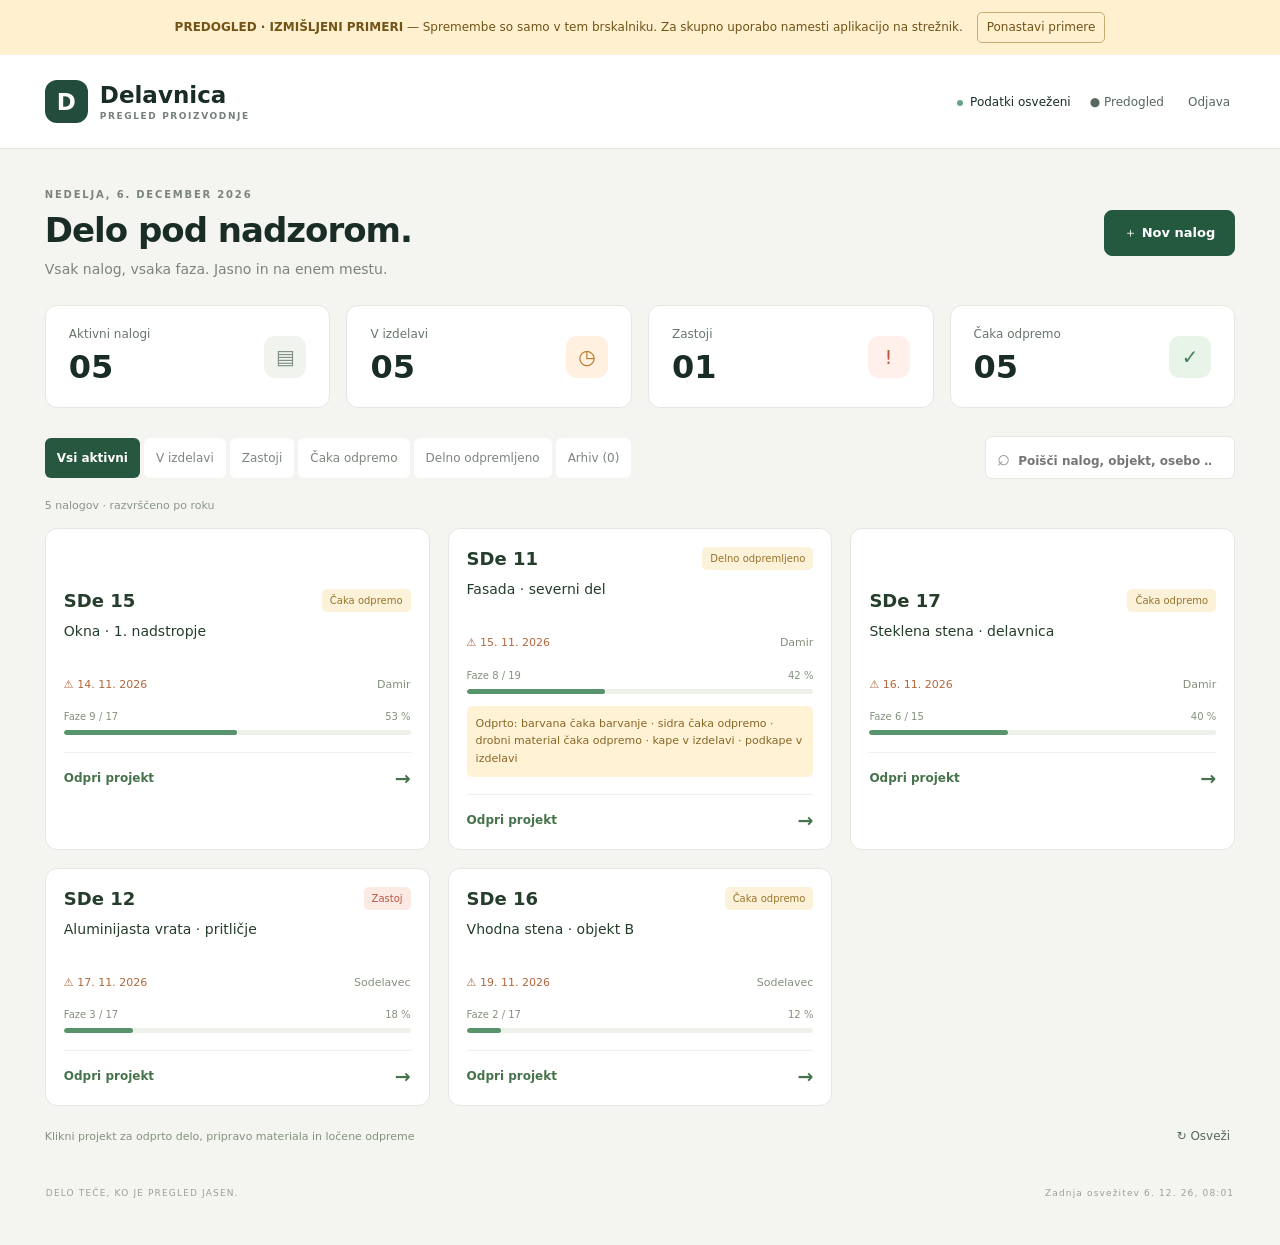
==== commit effc12fc: "Allow manufacturing selection for caps and keep sheet preparation editable" ====
--- a/predogled.html
+++ b/predogled.html
@@ -19,7 +19,7 @@
 
 .manufacturing{background:#e2edf9;color:#4477a0}.papers-button{display:flex;flex-direction:column;align-items:flex-start;gap:4px;background:#f6f8fa;border:1px solid #e0e7ec;border-radius:6px;padding:8px;margin:7px 0 0;color:#718391;font-size:9px;width:100%;text-align:left;min-height:42px}.papers-button strong{color:#3c6681;font-size:10px;font-weight:600}.papers-button:hover{border-color:#7b9eb9}.papers-dialog{width:430px;max-width:94vw}.papers-dialog h2{font-size:19px;line-height:1.4}.project-sheet>.papers-button{margin:0 0 15px;padding:12px;flex-direction:row;justify-content:space-between;align-items:center;gap:12px;min-height:48px}.project-sheet>.papers-button span,.project-sheet>.papers-button strong{font-size:12px}.papers-dialog input{font-size:16px;min-height:48px}
 
-.status[data-status="caps_status"]::after,.status[data-status="subcaps_status"]::after{content:none}table{min-width:1900px}
+.status[data-status="caps_status"]::after,.status[data-status="subcaps_status"]::after{content:"⌄"}table{min-width:1900px}
 
 .warehouse-actions .shipping-label{margin-top:10px}.warehouse-actions>.sheet-type{margin-bottom:5px}.project-material .warehouse-actions{display:grid;grid-template-columns:minmax(0,1fr) minmax(0,1fr);gap:7px 12px}.project-material .warehouse-actions>.sheet-type{grid-row:1;margin:0}.project-material .warehouse-actions>.status{grid-row:2;min-height:50px}.project-material .warehouse-actions>.shipping-label{margin:0}.project-material .warehouse-actions>.sheet-type:first-child{grid-column:1}.project-material .warehouse-actions>.shipping-label{grid-column:2}
 
@@ -64,10 +64,10 @@
 const special = {documentation:{waiting:'Čaka',active:'V pregledu',done:'Sprejeta'},material:{waiting:'Za naročiti',done:'Pripravljeno'},sheet:{waiting:'Za naročiti',done:'Pripravljena'},dispatch:{waiting:'Čaka',done:'Fasada odšla'},sheet_dispatch:{waiting:'Čaka',done:'Odpremljena'},raw_sheet:{waiting:'Za naročiti',active:'V pripravi',done:'Pripravljena'},raw_sheet_dispatch:{waiting:'Čaka',done:'Odpremljena'}};
 special.anchors_status={waiting:'Čaka pripravo',done:'✓ Pripravljeno'};
 special.small_material_status={waiting:'Čaka pripravo',done:'✓ Pripravljeno'};
-special.caps_status={waiting:'Čaka pripravo',done:'✓ Pripravljeno'};
-special.subcaps_status={waiting:'Čaka pripravo',done:'✓ Pripravljeno'};
+special.caps_status={waiting:'Čaka izdelavo',manufacturing:'V izdelavi',done:'✓ Pripravljeno'};
+special.subcaps_status={waiting:'Čaka izdelavo',manufacturing:'V izdelavi',done:'✓ Pripravljeno'};
 for(const key of ['anchors_dispatch','small_material_dispatch','caps_dispatch','subcaps_dispatch'])special[key]={waiting:'Čaka odpremo',done:'Odpremljeno'};
-const options = Object.fromEntries(fields.map(k => [k,['anchors_status','small_material_status','caps_status','subcaps_status'].includes(k)?['waiting','done','na']:k==='material'?['waiting','ordered','done','blocked']:k==='sheet'?['na','waiting','ordered','manufacturing','awaiting_paint','painting','done','blocked']:k==='raw_sheet'?['na','waiting','ordered','active','manufacturing','done','blocked']:['sheet_dispatch','raw_sheet_dispatch','anchors_dispatch','small_material_dispatch','caps_dispatch','subcaps_dispatch'].includes(k)?['waiting','done','blocked','na']:k==='dispatch'?['waiting','done','blocked']:['waiting','active','done','blocked',...(k==='documentation'?[]:['na'])]]));
+const options = Object.fromEntries(fields.map(k => [k,['caps_status','subcaps_status'].includes(k)?['waiting','manufacturing','done','na']:['anchors_status','small_material_status'].includes(k)?['waiting','done','na']:k==='material'?['waiting','ordered','done','blocked']:k==='sheet'?['na','waiting','ordered','manufacturing','awaiting_paint','painting','done','blocked']:k==='raw_sheet'?['na','waiting','ordered','active','manufacturing','done','blocked']:['sheet_dispatch','raw_sheet_dispatch','anchors_dispatch','small_material_dispatch','caps_dispatch','subcaps_dispatch'].includes(k)?['waiting','done','blocked','na']:k==='dispatch'?['waiting','done','blocked']:['waiting','active','done','blocked',...(k==='documentation'?[]:['na'])]]));
 const filters = [['all','Vsi aktivni'],['work','V izdelavi'],['blocked','Zastoji'],['ready','Čaka odpremo'],['partial','Delno odpremljeno'],['archive','Arhiv']];
 let jobs=[], actor='', filter='all', search='', editing=null, draft=null, choice=null, loading=false, toastTimer, projectId=null, projectVersion=null, papersChoice=null, completedExpanded=false;
 const esc = x => String(x??'').replace(/[&<>"']/g,c=>({'&':'&amp;','<':'&lt;','>':'&gt;','"':'&quot;',"'":'&#39;'}[c]));
@@ -92,8 +92,8 @@
 
 function toast(message,bad=false){clearTimeout(toastTimer);$('#toast').textContent=message;$('#toast').className='toast'+(bad?' bad':'');$('#toast').hidden=false;toastTimer=setTimeout(()=>$('#toast').hidden=true,bad?8000:3000);}
 
-const demoKey='delavnica-predogled-v12';
-const demoSeeds=[{"id": "000000000000000000000001", "version": 1, "created": "2026-11-13T12:07:10.216572+00:00", "updated": "2026-11-13T12:07:10.216572+00:00", "code": "SDe 11", "title": "Fasada · severni del", "owner": "Damir", "due": "2026-11-15", "archived": false, "anchors_dispatch": "waiting", "small_material_dispatch": "waiting", "caps_dispatch": "waiting", "subcaps_dispatch": "waiting", "caps": "Kape – 20 kos", "subcaps": "Podkape – 20 kos", "caps_status": "waiting", "subcaps_status": "done", "sheet_papers_date": "", "raw_sheet_papers_date": "", "anchors": "Sidra SDe 12 – 12 kos", "anchors_status": "done", "small_material_status": "done", "small_material": "Vijaki M8 – 24 kos\nSidra – 12 kos", "notes": "Izmišljen primer za predogled.", "documentation": "done", "material": "done", "cutting": "done", "machining": "active", "assembly": "waiting", "packing": "waiting", "sheet_dispatch": "waiting", "raw_sheet": "done", "raw_sheet_dispatch": "done", "sheet": "awaiting_paint", "dispatch": "done"}, {"id": "000000000000000000000002", "version": 1, "created": "2026-11-13T12:07:10.216572+00:00", "updated": "2026-11-13T12:07:10.216572+00:00", "code": "SDe 12", "title": "Aluminijasta vrata · pritličje", "owner": "Sodelavec", "due": "2026-11-17", "archived": false, "anchors_dispatch": "waiting", "small_material_dispatch": "waiting", "caps_dispatch": "waiting", "subcaps_dispatch": "waiting", "caps": "Kape – 20 kos", "subcaps": "Podkape – 20 kos", "caps_status": "waiting", "subcaps_status": "done", "sheet_papers_date": "", "raw_sheet_papers_date": "", "anchors": "Sidra SDe 12 – 12 kos", "anchors_status": "done", "small_material_status": "done", "small_material": "Vijaki M8 – 24 kos\nSidra – 12 kos", "notes": "Primer zastoja: manjkajo profili za vrata.", "documentation": "done", "material": "blocked", "cutting": "waiting", "machining": "waiting", "assembly": "waiting", "packing": "waiting", "sheet_dispatch": "na", "raw_sheet": "ordered", "raw_sheet_dispatch": "waiting", "sheet": "na", "dispatch": "waiting"}, {"id": "000000000000000000000003", "version": 1, "created": "2026-11-13T12:07:10.216572+00:00", "updated": "2026-11-13T12:07:10.216572+00:00", "code": "SDe 15", "title": "Okna · 1. nadstropje", "owner": "Damir", "due": "2026-11-14", "archived": false, "anchors_dispatch": "waiting", "small_material_dispatch": "waiting", "caps_dispatch": "waiting", "subcaps_dispatch": "waiting", "caps": "Kape – 20 kos", "subcaps": "Podkape – 20 kos", "caps_status": "waiting", "subcaps_status": "done", "sheet_papers_date": "", "raw_sheet_papers_date": "", "anchors": "Sidra SDe 12 – 12 kos", "anchors_status": "done", "small_material_status": "done", "small_material": "Vijaki M8 – 24 kos\nSidra – 12 kos", "notes": "Izmišljen primer za predogled.", "documentation": "done", "material": "done", "cutting": "done", "machining": "done", "assembly": "done", "packing": "done", "sheet_dispatch": "waiting", "raw_sheet": "na", "raw_sheet_dispatch": "na", "sheet": "done", "dispatch": "waiting"}, {"id": "000000000000000000000004", "version": 1, "created": "2026-11-13T12:07:10.216572+00:00", "updated": "2026-11-13T12:07:10.216572+00:00", "code": "SDe 16", "title": "Vhodna stena · objekt B", "owner": "Sodelavec", "due": "2026-11-19", "archived": false, "anchors_dispatch": "waiting", "small_material_dispatch": "waiting", "caps_dispatch": "waiting", "subcaps_dispatch": "waiting", "caps": "Kape – 20 kos", "subcaps": "Podkape – 20 kos", "caps_status": "waiting", "subcaps_status": "done", "sheet_papers_date": "2026-11-13", "raw_sheet_papers_date": "", "anchors": "Sidra SDe 12 – 12 kos", "anchors_status": "done", "small_material_status": "done", "small_material": "Vijaki M8 – 24 kos\nSidra – 12 kos", "notes": "Izmišljen primer za predogled.", "documentation": "active", "material": "ordered", "cutting": "waiting", "machining": "waiting", "assembly": "waiting", "packing": "waiting", "sheet_dispatch": "waiting", "raw_sheet": "na", "raw_sheet_dispatch": "na", "sheet": "manufacturing", "dispatch": "waiting"}, {"id": "000000000000000000000005", "version": 1, "created": "2026-11-13T12:07:10.216572+00:00", "updated": "2026-11-13T12:07:10.216572+00:00", "code": "SDe 17", "title": "Steklena stena · delavnica", "owner": "Damir", "due": "2026-11-16", "archived": false, "anchors_dispatch": "waiting", "small_material_dispatch": "waiting", "caps_dispatch": "waiting", "subcaps_dispatch": "waiting", "caps": "Kape – 20 kos", "subcaps": "Podkape – 20 kos", "caps_status": "waiting", "subcaps_status": "done", "sheet_papers_date": "", "raw_sheet_papers_date": "", "anchors": "Sidra SDe 12 – 12 kos", "anchors_status": "done", "small_material_status": "done", "small_material": "Vijaki M8 – 24 kos\nSidra – 12 kos", "notes": "Izmišljen primer za predogled.", "documentation": "done", "material": "done", "cutting": "done", "machining": "done", "assembly": "active", "packing": "waiting", "sheet_dispatch": "na", "raw_sheet": "na", "raw_sheet_dispatch": "na", "sheet": "na", "dispatch": "waiting"}];
+const demoKey='delavnica-predogled-v13';
+const demoSeeds=[{"id": "000000000000000000000001", "version": 1, "created": "2026-11-13T12:18:21.536671+00:00", "updated": "2026-11-13T12:18:21.536671+00:00", "code": "SDe 11", "title": "Fasada · severni del", "owner": "Damir", "due": "2026-11-15", "archived": false, "anchors_dispatch": "waiting", "small_material_dispatch": "waiting", "caps_dispatch": "waiting", "subcaps_dispatch": "waiting", "caps": "Kape – 20 kos", "subcaps": "Podkape – 20 kos", "caps_status": "manufacturing", "subcaps_status": "manufacturing", "sheet_papers_date": "", "raw_sheet_papers_date": "", "anchors": "Sidra SDe 12 – 12 kos", "anchors_status": "done", "small_material_status": "done", "small_material": "Vijaki M8 – 24 kos\nSidra – 12 kos", "notes": "Izmišljen primer za predogled.", "documentation": "done", "material": "done", "cutting": "done", "machining": "active", "assembly": "waiting", "packing": "waiting", "sheet_dispatch": "waiting", "raw_sheet": "done", "raw_sheet_dispatch": "done", "sheet": "awaiting_paint", "dispatch": "done"}, {"id": "000000000000000000000002", "version": 1, "created": "2026-11-13T12:18:21.536671+00:00", "updated": "2026-11-13T12:18:21.536671+00:00", "code": "SDe 12", "title": "Aluminijasta vrata · pritličje", "owner": "Sodelavec", "due": "2026-11-17", "archived": false, "anchors_dispatch": "waiting", "small_material_dispatch": "waiting", "caps_dispatch": "waiting", "subcaps_dispatch": "waiting", "caps": "Kape – 20 kos", "subcaps": "Podkape – 20 kos", "caps_status": "manufacturing", "subcaps_status": "manufacturing", "sheet_papers_date": "", "raw_sheet_papers_date": "", "anchors": "Sidra SDe 12 – 12 kos", "anchors_status": "done", "small_material_status": "done", "small_material": "Vijaki M8 – 24 kos\nSidra – 12 kos", "notes": "Primer zastoja: manjkajo profili za vrata.", "documentation": "done", "material": "blocked", "cutting": "waiting", "machining": "waiting", "assembly": "waiting", "packing": "waiting", "sheet_dispatch": "na", "raw_sheet": "ordered", "raw_sheet_dispatch": "waiting", "sheet": "na", "dispatch": "waiting"}, {"id": "000000000000000000000003", "version": 1, "created": "2026-11-13T12:18:21.536671+00:00", "updated": "2026-11-13T12:18:21.536671+00:00", "code": "SDe 15", "title": "Okna · 1. nadstropje", "owner": "Damir", "due": "2026-11-14", "archived": false, "anchors_dispatch": "waiting", "small_material_dispatch": "waiting", "caps_dispatch": "waiting", "subcaps_dispatch": "waiting", "caps": "Kape – 20 kos", "subcaps": "Podkape – 20 kos", "caps_status": "manufacturing", "subcaps_status": "manufacturing", "sheet_papers_date": "", "raw_sheet_papers_date": "", "anchors": "Sidra SDe 12 – 12 kos", "anchors_status": "done", "small_material_status": "done", "small_material": "Vijaki M8 – 24 kos\nSidra – 12 kos", "notes": "Izmišljen primer za predogled.", "documentation": "done", "material": "done", "cutting": "done", "machining": "done", "assembly": "done", "packing": "done", "sheet_dispatch": "waiting", "raw_sheet": "na", "raw_sheet_dispatch": "na", "sheet": "done", "dispatch": "waiting"}, {"id": "000000000000000000000004", "version": 1, "created": "2026-11-13T12:18:21.536671+00:00", "updated": "2026-11-13T12:18:21.536671+00:00", "code": "SDe 16", "title": "Vhodna stena · objekt B", "owner": "Sodelavec", "due": "2026-11-19", "archived": false, "anchors_dispatch": "waiting", "small_material_dispatch": "waiting", "caps_dispatch": "waiting", "subcaps_dispatch": "waiting", "caps": "Kape – 20 kos", "subcaps": "Podkape – 20 kos", "caps_status": "manufacturing", "subcaps_status": "manufacturing", "sheet_papers_date": "2026-11-13", "raw_sheet_papers_date": "", "anchors": "Sidra SDe 12 – 12 kos", "anchors_status": "done", "small_material_status": "done", "small_material": "Vijaki M8 – 24 kos\nSidra – 12 kos", "notes": "Izmišljen primer za predogled.", "documentation": "active", "material": "ordered", "cutting": "waiting", "machining": "waiting", "assembly": "waiting", "packing": "waiting", "sheet_dispatch": "waiting", "raw_sheet": "na", "raw_sheet_dispatch": "na", "sheet": "manufacturing", "dispatch": "waiting"}, {"id": "000000000000000000000005", "version": 1, "created": "2026-11-13T12:18:21.536671+00:00", "updated": "2026-11-13T12:18:21.536671+00:00", "code": "SDe 17", "title": "Steklena stena · delavnica", "owner": "Damir", "due": "2026-11-16", "archived": false, "anchors_dispatch": "waiting", "small_material_dispatch": "waiting", "caps_dispatch": "waiting", "subcaps_dispatch": "waiting", "caps": "Kape – 20 kos", "subcaps": "Podkape – 20 kos", "caps_status": "manufacturing", "subcaps_status": "manufacturing", "sheet_papers_date": "", "raw_sheet_papers_date": "", "anchors": "Sidra SDe 12 – 12 kos", "anchors_status": "done", "small_material_status": "done", "small_material": "Vijaki M8 – 24 kos\nSidra – 12 kos", "notes": "Izmišljen primer za predogled.", "documentation": "done", "material": "done", "cutting": "done", "machining": "done", "assembly": "active", "packing": "waiting", "sheet_dispatch": "na", "raw_sheet": "na", "raw_sheet_dispatch": "na", "sheet": "na", "dispatch": "waiting"}];
 let demoState;
 try{demoState=JSON.parse(localStorage.getItem(demoKey));}catch{}
 if(!demoState||!Array.isArray(demoState.jobs))demoState={jobs:structuredClone(demoSeeds),events:[],actor:'Predogled'};
@@ -155,12 +155,12 @@
 }
 function completedLink(j,text='✓ Zaključeno'){return `<button type="button" class="completed-link" data-completed="${esc(j.id)}">${esc(text)}</button>`;}
 function activePhase(j,key){return j.dispatch==='done'||['done','na'].includes(j[key])?completedLink(j,j[key]==='na'?'Ni potrebno':'✓'):statusButton(j,key);}
-function sheetCell(j,shipping=false){const pairs=sheetPairs.filter(([stage,dispatch])=>j[stage]!=='na'&&j[dispatch]!=='done');return pairs.length?'<div class="sheet-stack">'+pairs.map(([stage,dispatch,label])=>'<div><span class="sheet-type">'+label+'</span>'+(shipping?statusButton(j,dispatch):(j[stage]==='done'?'<span class="prepared-hint">Čaka odpremo</span>':statusButton(j,stage)))+(shipping?'':papersButton(j,stage))+'</div>').join('')+'</div>':completedLink(j);}
+function sheetCell(j,shipping=false){const pairs=sheetPairs.filter(([stage,dispatch])=>j[stage]!=='na'&&j[dispatch]!=='done');return pairs.length?'<div class="sheet-stack">'+pairs.map(([stage,dispatch,label])=>'<div><span class="sheet-type">'+label+'</span>'+(shipping?statusButton(j,dispatch):statusButton(j,stage))+(shipping?'':papersButton(j,stage))+'</div>').join('')+'</div>':completedLink(j);}
 const capGroups=[['caps','caps_status','Kape'],['subcaps','subcaps_status','Podkape']];
-function warehouseActions(j,preparation,full=false){const shipping=otherPairs.find(([key])=>key===preparation)[1];if(!full&&(j[preparation]==='na'||j[shipping]==='done'))return completedLink(j,j[preparation]==='na'?'Ni potrebno':'✓ Odpremljeno');const showPreparation=full||j[preparation]!=='done';return '<div class="warehouse-actions '+(showPreparation?'':'shipping-only')+'">'+(showPreparation?'<span class="sheet-type">Priprava</span>'+statusButton(j,preparation):'')+'<span class="sheet-type shipping-label">Odprema</span>'+statusButton(j,shipping)+'</div>';}
+function warehouseActions(j,preparation,full=false){const shipping=otherPairs.find(([key])=>key===preparation)[1];if(!full&&(j[preparation]==='na'||j[shipping]==='done'))return completedLink(j,j[preparation]==='na'?'Ni potrebno':'✓ Odpremljeno');const showPreparation=full||j[preparation]!=='done'||['caps_status','subcaps_status'].includes(preparation);return '<div class="warehouse-actions '+(showPreparation?'':'shipping-only')+'">'+(showPreparation?'<span class="sheet-type">Priprava</span>'+statusButton(j,preparation):'')+'<span class="sheet-type shipping-label">Odprema</span>'+statusButton(j,shipping)+'</div>';}
 function warehouseCell(j,key){const shipping=otherPairs.find(([stage])=>stage===key)[1];if(j[key]==='na'||j[shipping]==='done')return completedLink(j,j[key]==='na'?'Ni potrebno':'✓ Odpremljeno');return warehouseActions(j,key)+'<button type="button" class="warehouse-list" data-edit="'+esc(j.id)+'">'+esc(j[key==='anchors_status'?'anchors':'small_material']||'Vpiši seznam')+'</button>'; }
 function capsCell(j){const groups=capGroups.filter(([,key])=>j[key]!=='na'&&j[otherPairs.find(([stage])=>stage===key)[1]]!=='done');return groups.length?'<div class="sheet-stack">'+groups.map(([text,key,label])=>'<div><span class="sheet-type">'+label+'</span>'+warehouseActions(j,key)+'<button type="button" class="warehouse-list" data-edit="'+esc(j.id)+'" title="'+esc(j[text]||'')+'">'+esc(j[text]||'Vpiši seznam')+'</button></div>').join('')+'</div>':completedLink(j);}
-function openWork(j){const production=['documentation','material','cutting','machining','assembly','packing'];return {production:j.dispatch==='done'?[]:production.filter(k=>!['done','na'].includes(j[k])),pending:shipmentPairs.filter(([stage,shipping])=>j[stage]!=='na'&&j[shipping]!=='done'),closed:shipmentPairs.filter(([stage,shipping])=>j[stage]==='na'||j[shipping]==='done'),doneStages:production.filter(k=>j.dispatch==='done'||['done','na'].includes(j[k])),preparedStages:shipmentPairs.filter(([stage,shipping])=>j[stage]==='done'&&j[shipping]!=='done').map(([stage])=>stage)};}
+function openWork(j){const production=['documentation','material','cutting','machining','assembly','packing'];return {production:j.dispatch==='done'?[]:production.filter(k=>!['done','na'].includes(j[k])),pending:shipmentPairs.filter(([stage,shipping])=>j[stage]!=='na'&&j[shipping]!=='done'),closed:shipmentPairs.filter(([stage,shipping])=>j[stage]==='na'||j[shipping]==='done'),doneStages:production.filter(k=>j.dispatch==='done'||['done','na'].includes(j[k])),preparedStages:otherPairs.filter(([stage,shipping])=>['anchors_status','small_material_status'].includes(stage)&&j[stage]==='done'&&j[shipping]!=='done').map(([stage])=>stage)};}
 
 function render(){
  const active=jobs.filter(j=>!j.archived);
@@ -199,7 +199,7 @@
  const stage=k=>`<div class="project-stage"><span>${esc(labels[k])}</span>${statusButton(j,k)}</div>`;
  const section=(title,body)=>body?`<section class="project-section"><h2>${title}</h2>${body}</section>`:'';
  const materialGroup=([key,shipping,label],full=false)=>`<div class="project-material"><h3>${esc(label)}</h3><p class="project-text">${esc(j[key.replace('_status','')]||'Seznam še ni vpisan.')}</p>${warehouseActions(j,key,full)}</div>`;
- const sheetGroup=([key,shipping,label],full=false)=>`<div class="project-sheet"><h3>${esc(label)} pločevina</h3>${papersButton(j,key)}<div class="project-stage-grid ${!full&&j[key]==='done'?'single-stage':''}">${full||j[key]!=='done'?stage(key):''}${stage(shipping)}</div></div>`;
+ const sheetGroup=([key,shipping,label],full=false)=>`<div class="project-sheet"><h3>${esc(label)} pločevina</h3>${papersButton(j,key)}<div class="project-stage-grid">${stage(key)}${stage(shipping)}</div></div>`;
  const isSheet=pair=>sheetPairs.some(([key])=>key===pair[0]);
  const pendingMaterial=work.pending.filter(pair=>!isSheet(pair));
  const activeSections=section('Izdelava',work.production.length?'<div class="project-stage-grid">'+work.production.map(stage).join('')+'</div>':'')+section('Skladišče',pendingMaterial.filter(([key])=>['anchors_status','small_material_status'].includes(key)).map(pair=>materialGroup(pair)).join(''))+section('Kape in podkape',pendingMaterial.filter(([key])=>['caps_status','subcaps_status'].includes(key)).map(pair=>materialGroup(pair)).join(''))+section('Pločevina',work.pending.filter(isSheet).map(pair=>sheetGroup(pair)).join(''))+(j.dispatch==='done'?'':section('Odprema fasade',statusButton(j,'dispatch')));
@@ -253,6 +253,7 @@
  catch(e){$('#statusError').textContent=e.message;if(e.status===409){await load().catch(()=>{});$('#statusError').textContent+=' Zapri izbiro statusa in jo odpri znova.';}}
  finally{$('#statusChoices').querySelectorAll('button').forEach(b=>b.disabled=false);}
 }
+function handleStatusClick(button){if(['anchors_status','small_material_status'].includes(button.dataset.status))return markPrepared(button);return openStatus(button.dataset.id,button.dataset.status);}
 async function markPrepared(button){
  const j=jobs.find(x=>x.id===button.dataset.id),field=button.dataset.status;if(!j)return;
  const value=j[field]==='done'?'waiting':'done';button.disabled=true;
@@ -279,7 +280,7 @@
  const completed=e.target.closest('[data-completed]');if(completed)openCompleted(completed.dataset.completed);
  const project=e.target.closest('[data-open-project]');if(project)openProject(project.dataset.openProject);
  const edit=e.target.closest('[data-edit]');if(edit)openJob(edit.dataset.edit);
- const status=e.target.closest('[data-status]');if(status){if(['anchors_status','small_material_status','caps_status','subcaps_status'].includes(status.dataset.status))markPrepared(status);else openStatus(status.dataset.id,status.dataset.status);}
+ const status=e.target.closest('[data-status]');if(status)handleStatusClick(status);
  const draftButton=e.target.closest('[data-draft]');if(draftButton)openStatus(draftButton.dataset.id,draftButton.dataset.draft,true);
  const papers=e.target.closest('[data-papers]');if(papers)openPapers(papers.dataset.id,papers.dataset.papers);
  const selected=e.target.closest('[data-choice]');if(selected)selectStatus(selected.dataset.choice);
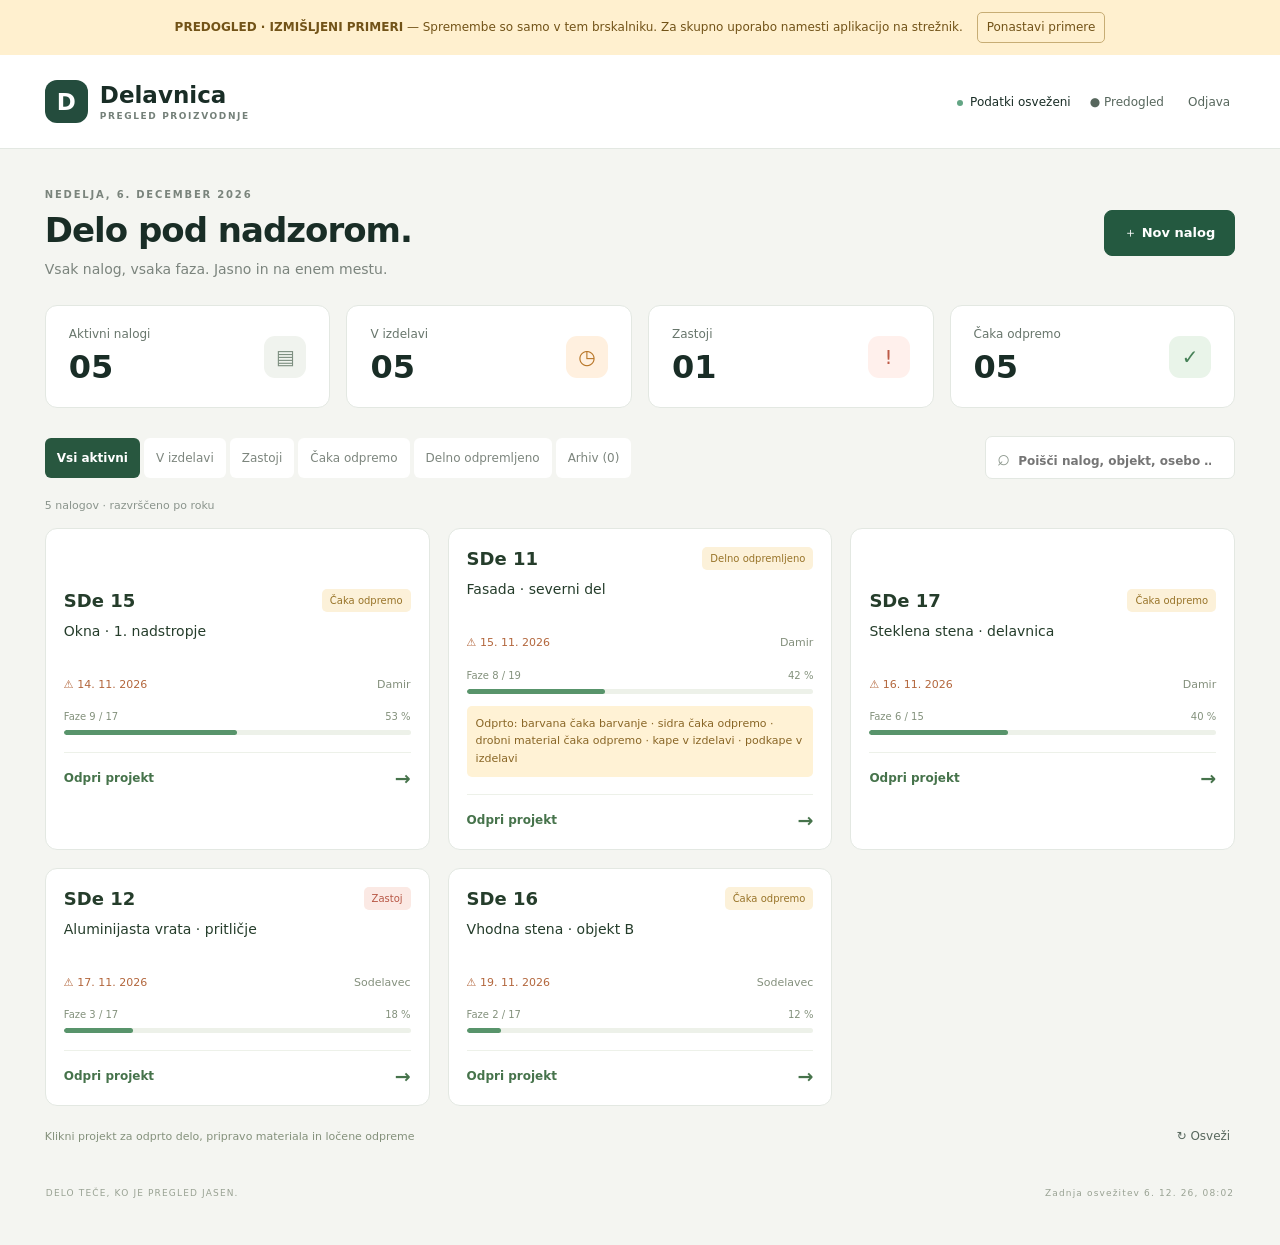
==== commit 8a553d03: "Make manufactured and dispatched steps explicit for caps and sheet metal" ====
--- a/predogled.html
+++ b/predogled.html
@@ -61,11 +61,11 @@
 const fields = ['documentation','material','cutting','machining','assembly','packing','sheet','dispatch','sheet_dispatch','raw_sheet','raw_sheet_dispatch','anchors_status','small_material_status','caps_status','subcaps_status','anchors_dispatch','small_material_dispatch','caps_dispatch','subcaps_dispatch'];
 const labels = {documentation:'Dokumentacija',material:'Material',cutting:'Razrez',machining:'Obdelava',assembly:'Sestavljanje',packing:'Pakiranje',sheet:'Barvana pločevina',raw_sheet:'Surova pločevina',dispatch:'Odprema fasade',sheet_dispatch:'Odprema barvane pločevine',raw_sheet_dispatch:'Odprema surove pločevine',code:'Nalog',title:'Objekt',due:'Rok',owner:'Odgovorna oseba',notes:'Opombe',sheet_papers_date:'Oddani papirji – barvana pločevina',raw_sheet_papers_date:'Oddani papirji – surova pločevina',anchors_dispatch:'Odprema sider',small_material_dispatch:'Odprema drobnega materiala',caps_dispatch:'Odprema kap',subcaps_dispatch:'Odprema podkap',small_material:'Drobni material',caps:'Kape',subcaps:'Podkape',caps_status:'Priprava kap',subcaps_status:'Priprava podkap',anchors:'Sidra',anchors_status:'Priprava sider',small_material_status:'Priprava drobnega materiala',archived:'Arhiv',created:'Nalog ustvarjen'};
 const baseStatus = {waiting:'Čaka',active:'V izdelavi',done:'Končano',blocked:'Zastoj',ordered:'Naročeno',painting:'Na barvanju',manufacturing:'V izdelavi',awaiting_paint:'Čaka barvanje',na:'Ni potrebno'};
-const special = {documentation:{waiting:'Čaka',active:'V pregledu',done:'Sprejeta'},material:{waiting:'Za naročiti',done:'Pripravljeno'},sheet:{waiting:'Za naročiti',done:'Pripravljena'},dispatch:{waiting:'Čaka',done:'Fasada odšla'},sheet_dispatch:{waiting:'Čaka',done:'Odpremljena'},raw_sheet:{waiting:'Za naročiti',active:'V pripravi',done:'Pripravljena'},raw_sheet_dispatch:{waiting:'Čaka',done:'Odpremljena'}};
+const special = {documentation:{waiting:'Čaka',active:'V pregledu',done:'Sprejeta'},material:{waiting:'Za naročiti',done:'Pripravljeno'},sheet:{waiting:'Za naročiti',done:'Izdelano'},dispatch:{waiting:'Čaka',done:'Fasada odšla'},sheet_dispatch:{waiting:'Čaka odpremo',done:'Odpremljeno'},raw_sheet:{waiting:'Za naročiti',active:'V pripravi',done:'Izdelano'},raw_sheet_dispatch:{waiting:'Čaka odpremo',done:'Odpremljeno'}};
 special.anchors_status={waiting:'Čaka pripravo',done:'✓ Pripravljeno'};
 special.small_material_status={waiting:'Čaka pripravo',done:'✓ Pripravljeno'};
-special.caps_status={waiting:'Čaka izdelavo',manufacturing:'V izdelavi',done:'✓ Pripravljeno'};
-special.subcaps_status={waiting:'Čaka izdelavo',manufacturing:'V izdelavi',done:'✓ Pripravljeno'};
+special.caps_status={waiting:'Čaka izdelavo',manufacturing:'V izdelavi',done:'Izdelano'};
+special.subcaps_status={waiting:'Čaka izdelavo',manufacturing:'V izdelavi',done:'Izdelano'};
 for(const key of ['anchors_dispatch','small_material_dispatch','caps_dispatch','subcaps_dispatch'])special[key]={waiting:'Čaka odpremo',done:'Odpremljeno'};
 const options = Object.fromEntries(fields.map(k => [k,['caps_status','subcaps_status'].includes(k)?['waiting','manufacturing','done','na']:['anchors_status','small_material_status'].includes(k)?['waiting','done','na']:k==='material'?['waiting','ordered','done','blocked']:k==='sheet'?['na','waiting','ordered','manufacturing','awaiting_paint','painting','done','blocked']:k==='raw_sheet'?['na','waiting','ordered','active','manufacturing','done','blocked']:['sheet_dispatch','raw_sheet_dispatch','anchors_dispatch','small_material_dispatch','caps_dispatch','subcaps_dispatch'].includes(k)?['waiting','done','blocked','na']:k==='dispatch'?['waiting','done','blocked']:['waiting','active','done','blocked',...(k==='documentation'?[]:['na'])]]));
 const filters = [['all','Vsi aktivni'],['work','V izdelavi'],['blocked','Zastoji'],['ready','Čaka odpremo'],['partial','Delno odpremljeno'],['archive','Arhiv']];
@@ -92,8 +92,8 @@
 
 function toast(message,bad=false){clearTimeout(toastTimer);$('#toast').textContent=message;$('#toast').className='toast'+(bad?' bad':'');$('#toast').hidden=false;toastTimer=setTimeout(()=>$('#toast').hidden=true,bad?8000:3000);}
 
-const demoKey='delavnica-predogled-v13';
-const demoSeeds=[{"id": "000000000000000000000001", "version": 1, "created": "2026-11-13T12:18:21.536671+00:00", "updated": "2026-11-13T12:18:21.536671+00:00", "code": "SDe 11", "title": "Fasada · severni del", "owner": "Damir", "due": "2026-11-15", "archived": false, "anchors_dispatch": "waiting", "small_material_dispatch": "waiting", "caps_dispatch": "waiting", "subcaps_dispatch": "waiting", "caps": "Kape – 20 kos", "subcaps": "Podkape – 20 kos", "caps_status": "manufacturing", "subcaps_status": "manufacturing", "sheet_papers_date": "", "raw_sheet_papers_date": "", "anchors": "Sidra SDe 12 – 12 kos", "anchors_status": "done", "small_material_status": "done", "small_material": "Vijaki M8 – 24 kos\nSidra – 12 kos", "notes": "Izmišljen primer za predogled.", "documentation": "done", "material": "done", "cutting": "done", "machining": "active", "assembly": "waiting", "packing": "waiting", "sheet_dispatch": "waiting", "raw_sheet": "done", "raw_sheet_dispatch": "done", "sheet": "awaiting_paint", "dispatch": "done"}, {"id": "000000000000000000000002", "version": 1, "created": "2026-11-13T12:18:21.536671+00:00", "updated": "2026-11-13T12:18:21.536671+00:00", "code": "SDe 12", "title": "Aluminijasta vrata · pritličje", "owner": "Sodelavec", "due": "2026-11-17", "archived": false, "anchors_dispatch": "waiting", "small_material_dispatch": "waiting", "caps_dispatch": "waiting", "subcaps_dispatch": "waiting", "caps": "Kape – 20 kos", "subcaps": "Podkape – 20 kos", "caps_status": "manufacturing", "subcaps_status": "manufacturing", "sheet_papers_date": "", "raw_sheet_papers_date": "", "anchors": "Sidra SDe 12 – 12 kos", "anchors_status": "done", "small_material_status": "done", "small_material": "Vijaki M8 – 24 kos\nSidra – 12 kos", "notes": "Primer zastoja: manjkajo profili za vrata.", "documentation": "done", "material": "blocked", "cutting": "waiting", "machining": "waiting", "assembly": "waiting", "packing": "waiting", "sheet_dispatch": "na", "raw_sheet": "ordered", "raw_sheet_dispatch": "waiting", "sheet": "na", "dispatch": "waiting"}, {"id": "000000000000000000000003", "version": 1, "created": "2026-11-13T12:18:21.536671+00:00", "updated": "2026-11-13T12:18:21.536671+00:00", "code": "SDe 15", "title": "Okna · 1. nadstropje", "owner": "Damir", "due": "2026-11-14", "archived": false, "anchors_dispatch": "waiting", "small_material_dispatch": "waiting", "caps_dispatch": "waiting", "subcaps_dispatch": "waiting", "caps": "Kape – 20 kos", "subcaps": "Podkape – 20 kos", "caps_status": "manufacturing", "subcaps_status": "manufacturing", "sheet_papers_date": "", "raw_sheet_papers_date": "", "anchors": "Sidra SDe 12 – 12 kos", "anchors_status": "done", "small_material_status": "done", "small_material": "Vijaki M8 – 24 kos\nSidra – 12 kos", "notes": "Izmišljen primer za predogled.", "documentation": "done", "material": "done", "cutting": "done", "machining": "done", "assembly": "done", "packing": "done", "sheet_dispatch": "waiting", "raw_sheet": "na", "raw_sheet_dispatch": "na", "sheet": "done", "dispatch": "waiting"}, {"id": "000000000000000000000004", "version": 1, "created": "2026-11-13T12:18:21.536671+00:00", "updated": "2026-11-13T12:18:21.536671+00:00", "code": "SDe 16", "title": "Vhodna stena · objekt B", "owner": "Sodelavec", "due": "2026-11-19", "archived": false, "anchors_dispatch": "waiting", "small_material_dispatch": "waiting", "caps_dispatch": "waiting", "subcaps_dispatch": "waiting", "caps": "Kape – 20 kos", "subcaps": "Podkape – 20 kos", "caps_status": "manufacturing", "subcaps_status": "manufacturing", "sheet_papers_date": "2026-11-13", "raw_sheet_papers_date": "", "anchors": "Sidra SDe 12 – 12 kos", "anchors_status": "done", "small_material_status": "done", "small_material": "Vijaki M8 – 24 kos\nSidra – 12 kos", "notes": "Izmišljen primer za predogled.", "documentation": "active", "material": "ordered", "cutting": "waiting", "machining": "waiting", "assembly": "waiting", "packing": "waiting", "sheet_dispatch": "waiting", "raw_sheet": "na", "raw_sheet_dispatch": "na", "sheet": "manufacturing", "dispatch": "waiting"}, {"id": "000000000000000000000005", "version": 1, "created": "2026-11-13T12:18:21.536671+00:00", "updated": "2026-11-13T12:18:21.536671+00:00", "code": "SDe 17", "title": "Steklena stena · delavnica", "owner": "Damir", "due": "2026-11-16", "archived": false, "anchors_dispatch": "waiting", "small_material_dispatch": "waiting", "caps_dispatch": "waiting", "subcaps_dispatch": "waiting", "caps": "Kape – 20 kos", "subcaps": "Podkape – 20 kos", "caps_status": "manufacturing", "subcaps_status": "manufacturing", "sheet_papers_date": "", "raw_sheet_papers_date": "", "anchors": "Sidra SDe 12 – 12 kos", "anchors_status": "done", "small_material_status": "done", "small_material": "Vijaki M8 – 24 kos\nSidra – 12 kos", "notes": "Izmišljen primer za predogled.", "documentation": "done", "material": "done", "cutting": "done", "machining": "done", "assembly": "active", "packing": "waiting", "sheet_dispatch": "na", "raw_sheet": "na", "raw_sheet_dispatch": "na", "sheet": "na", "dispatch": "waiting"}];
+const demoKey='delavnica-predogled-v14';
+const demoSeeds=[{"id": "000000000000000000000001", "version": 1, "created": "2026-11-13T12:58:05.783744+00:00", "updated": "2026-11-13T12:58:05.783744+00:00", "code": "SDe 11", "title": "Fasada · severni del", "owner": "Damir", "due": "2026-11-15", "archived": false, "anchors_dispatch": "waiting", "small_material_dispatch": "waiting", "caps_dispatch": "waiting", "subcaps_dispatch": "waiting", "caps": "Kape – 20 kos", "subcaps": "Podkape – 20 kos", "caps_status": "manufacturing", "subcaps_status": "manufacturing", "sheet_papers_date": "", "raw_sheet_papers_date": "", "anchors": "Sidra SDe 12 – 12 kos", "anchors_status": "done", "small_material_status": "done", "small_material": "Vijaki M8 – 24 kos\nSidra – 12 kos", "notes": "Izmišljen primer za predogled.", "documentation": "done", "material": "done", "cutting": "done", "machining": "active", "assembly": "waiting", "packing": "waiting", "sheet_dispatch": "waiting", "raw_sheet": "done", "raw_sheet_dispatch": "done", "sheet": "awaiting_paint", "dispatch": "done"}, {"id": "000000000000000000000002", "version": 1, "created": "2026-11-13T12:58:05.783744+00:00", "updated": "2026-11-13T12:58:05.783744+00:00", "code": "SDe 12", "title": "Aluminijasta vrata · pritličje", "owner": "Sodelavec", "due": "2026-11-17", "archived": false, "anchors_dispatch": "waiting", "small_material_dispatch": "waiting", "caps_dispatch": "waiting", "subcaps_dispatch": "waiting", "caps": "Kape – 20 kos", "subcaps": "Podkape – 20 kos", "caps_status": "manufacturing", "subcaps_status": "manufacturing", "sheet_papers_date": "", "raw_sheet_papers_date": "", "anchors": "Sidra SDe 12 – 12 kos", "anchors_status": "done", "small_material_status": "done", "small_material": "Vijaki M8 – 24 kos\nSidra – 12 kos", "notes": "Primer zastoja: manjkajo profili za vrata.", "documentation": "done", "material": "blocked", "cutting": "waiting", "machining": "waiting", "assembly": "waiting", "packing": "waiting", "sheet_dispatch": "na", "raw_sheet": "ordered", "raw_sheet_dispatch": "waiting", "sheet": "na", "dispatch": "waiting"}, {"id": "000000000000000000000003", "version": 1, "created": "2026-11-13T12:58:05.783744+00:00", "updated": "2026-11-13T12:58:05.783744+00:00", "code": "SDe 15", "title": "Okna · 1. nadstropje", "owner": "Damir", "due": "2026-11-14", "archived": false, "anchors_dispatch": "waiting", "small_material_dispatch": "waiting", "caps_dispatch": "waiting", "subcaps_dispatch": "waiting", "caps": "Kape – 20 kos", "subcaps": "Podkape – 20 kos", "caps_status": "manufacturing", "subcaps_status": "manufacturing", "sheet_papers_date": "", "raw_sheet_papers_date": "", "anchors": "Sidra SDe 12 – 12 kos", "anchors_status": "done", "small_material_status": "done", "small_material": "Vijaki M8 – 24 kos\nSidra – 12 kos", "notes": "Izmišljen primer za predogled.", "documentation": "done", "material": "done", "cutting": "done", "machining": "done", "assembly": "done", "packing": "done", "sheet_dispatch": "waiting", "raw_sheet": "na", "raw_sheet_dispatch": "na", "sheet": "done", "dispatch": "waiting"}, {"id": "000000000000000000000004", "version": 1, "created": "2026-11-13T12:58:05.783744+00:00", "updated": "2026-11-13T12:58:05.783744+00:00", "code": "SDe 16", "title": "Vhodna stena · objekt B", "owner": "Sodelavec", "due": "2026-11-19", "archived": false, "anchors_dispatch": "waiting", "small_material_dispatch": "waiting", "caps_dispatch": "waiting", "subcaps_dispatch": "waiting", "caps": "Kape – 20 kos", "subcaps": "Podkape – 20 kos", "caps_status": "manufacturing", "subcaps_status": "manufacturing", "sheet_papers_date": "2026-11-13", "raw_sheet_papers_date": "", "anchors": "Sidra SDe 12 – 12 kos", "anchors_status": "done", "small_material_status": "done", "small_material": "Vijaki M8 – 24 kos\nSidra – 12 kos", "notes": "Izmišljen primer za predogled.", "documentation": "active", "material": "ordered", "cutting": "waiting", "machining": "waiting", "assembly": "waiting", "packing": "waiting", "sheet_dispatch": "waiting", "raw_sheet": "na", "raw_sheet_dispatch": "na", "sheet": "manufacturing", "dispatch": "waiting"}, {"id": "000000000000000000000005", "version": 1, "created": "2026-11-13T12:58:05.783744+00:00", "updated": "2026-11-13T12:58:05.783744+00:00", "code": "SDe 17", "title": "Steklena stena · delavnica", "owner": "Damir", "due": "2026-11-16", "archived": false, "anchors_dispatch": "waiting", "small_material_dispatch": "waiting", "caps_dispatch": "waiting", "subcaps_dispatch": "waiting", "caps": "Kape – 20 kos", "subcaps": "Podkape – 20 kos", "caps_status": "manufacturing", "subcaps_status": "manufacturing", "sheet_papers_date": "", "raw_sheet_papers_date": "", "anchors": "Sidra SDe 12 – 12 kos", "anchors_status": "done", "small_material_status": "done", "small_material": "Vijaki M8 – 24 kos\nSidra – 12 kos", "notes": "Izmišljen primer za predogled.", "documentation": "done", "material": "done", "cutting": "done", "machining": "done", "assembly": "active", "packing": "waiting", "sheet_dispatch": "na", "raw_sheet": "na", "raw_sheet_dispatch": "na", "sheet": "na", "dispatch": "waiting"}];
 let demoState;
 try{demoState=JSON.parse(localStorage.getItem(demoKey));}catch{}
 if(!demoState||!Array.isArray(demoState.jobs))demoState={jobs:structuredClone(demoSeeds),events:[],actor:'Predogled'};
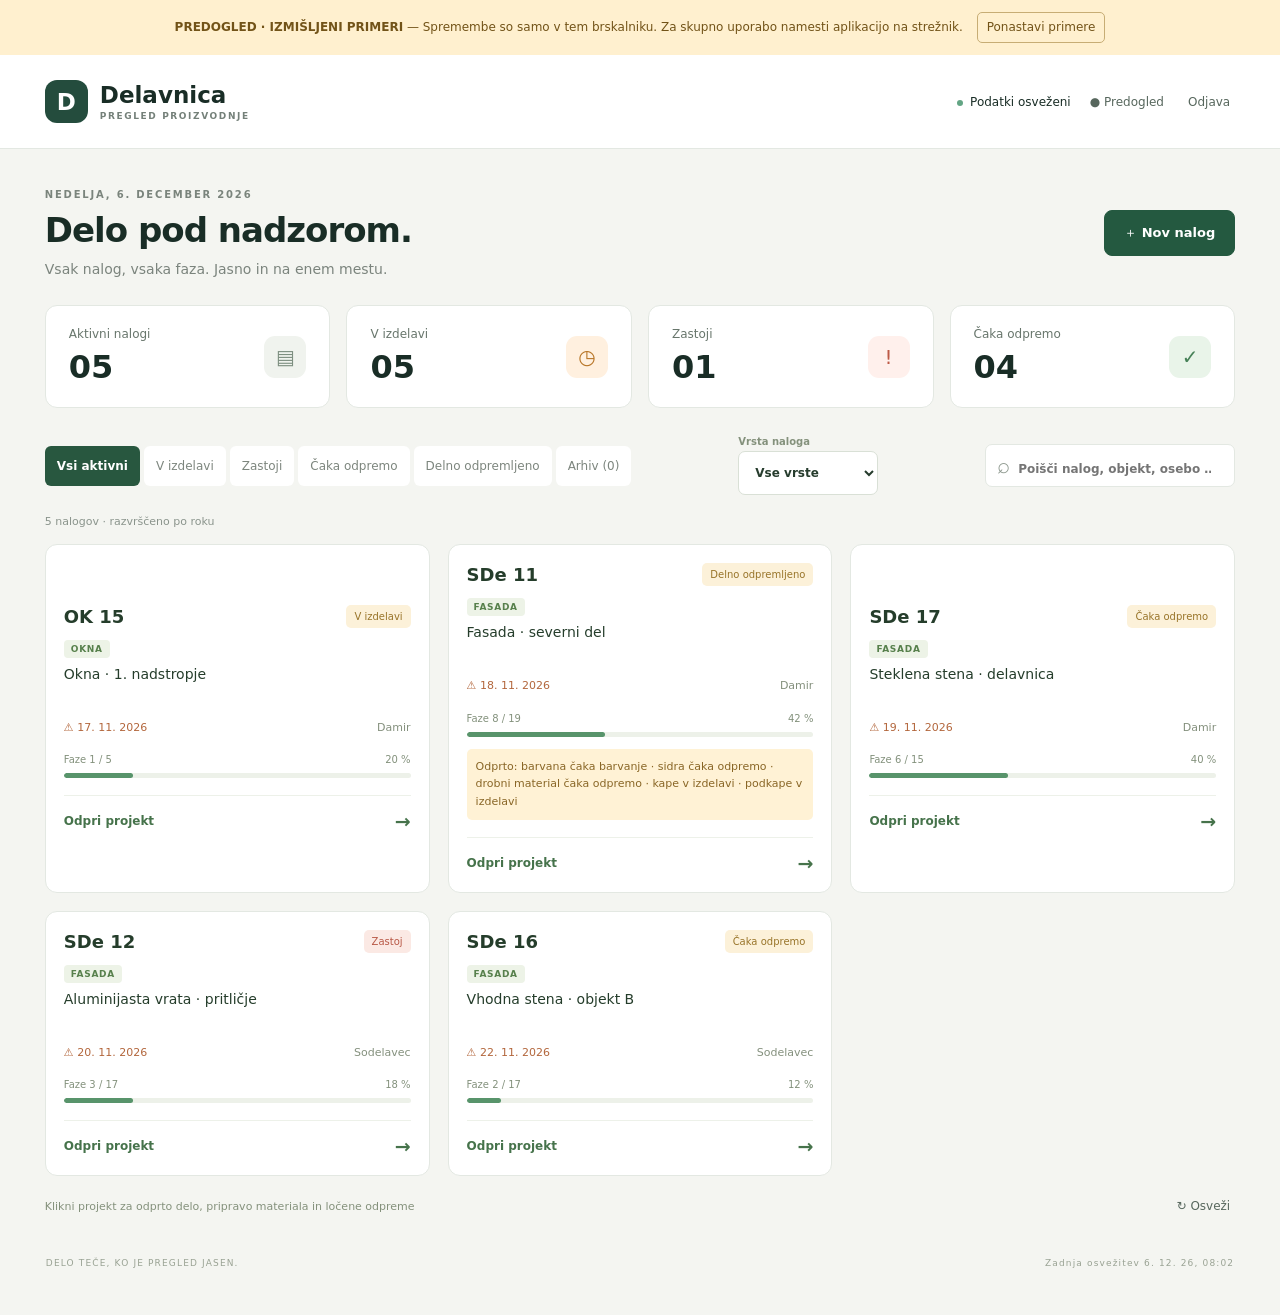
==== commit 8da29deb: "Support window orders with selectable production phases and separate stamping" ====
--- a/predogled.html
+++ b/predogled.html
@@ -30,6 +30,8 @@
 @media(min-width:901px){.project-dialog{width:940px;max-width:94vw;max-height:94dvh}.project-intro{padding:28px 28px 22px}.project-top{padding-left:26px;padding-right:26px}#projectOpenWork{display:grid;grid-template-columns:repeat(2,minmax(0,1fr));align-items:start}#projectOpenWork>.project-section{min-width:0;margin:0 12px 20px}#projectOpenWork>.project-section:first-child:last-child{grid-column:1/-1}.project-dialog .project-section h2{font-size:18px}.project-dialog .project-partial{font-size:13px;line-height:1.7}.project-dialog .status{font-size:13px;min-height:48px}.project-intro .project-edit{width:auto;min-width:250px}.project-dialog .completed-work{margin-left:12px;margin-right:12px}.board-footer>span{font-size:11px;color:#84917c}}
 @media(min-width:1600px){.project-cards{grid-template-columns:repeat(4,minmax(0,1fr))}}
 @media(min-width:901px) and (max-width:1100px){.project-cards{grid-template-columns:repeat(2,minmax(0,1fr))}}
+
+select{display:block;width:100%;padding:12px 13px;background:#fff;border:1px solid #d9e0d6;border-radius:7px;margin-top:7px;color:#263c2d;font:inherit;font-size:14px;min-height:44px}select:focus{outline:2px solid #83aa8c;outline-offset:1px}.job-type-filter{margin:0;min-width:140px;font-size:10px;color:#84917c}.job-type-filter select{font-size:12px;margin-top:4px;padding:9px 12px}.phase-picker{border:1px solid var(--line);border-radius:10px;background:#f8faf5;padding:16px;margin:0 0 22px}.phase-picker h3{font-size:12px;color:#53694e;margin:0 0 12px}.phase-picker h3:not(:first-child){margin-top:20px}.phase-choice-grid{display:grid;grid-template-columns:minmax(0,1fr) minmax(0,1fr);gap:8px}.phase-choice{display:flex;align-items:center;gap:9px;margin:0;padding:9px 7px;border:1px solid #e0e7db;border-radius:6px;background:#fff;min-height:44px;font-size:11px;line-height:1.4;cursor:pointer}.phase-choice input{width:18px;height:18px;margin:0;accent-color:#2b6744;flex-shrink:0}.phase-choice:has(input:checked){background:#eaf3e7;border-color:#aac4a2;color:#30572d}.card-job-type{display:inline-block;margin-top:12px;font-size:9px;font-weight:650;letter-spacing:.7px;text-transform:uppercase;color:#57804c;background:#edf3e7;padding:4px 7px;border-radius:4px}.card-job-type+.card-title{margin-top:6px}@media(max-width:900px){.job-type-filter{order:0;width:100%}.job-type-filter select{font-size:14px;min-height:44px}}@media(max-width:540px){.drawer select{font-size:16px}.phase-choice{font-size:11px}}
 </style></head>
 <body><aside style="background:#fff0cf;color:#725318;padding:12px 20px;font:12px/1.6 system-ui;text-align:center"><strong>PREDOGLED · IZMIŠLJENI PRIMERI</strong> — Spremembe so samo v tem brskalniku. Za skupno uporabo namesti aplikacijo na strežnik. <button id="resetDemo" type="button" style="border:1px solid #c7ad75;border-radius:5px;background:transparent;padding:5px 9px;margin-left:10px;color:inherit">Ponastavi primere</button></aside>
 <section id="login" class="login" hidden>
@@ -41,9 +43,9 @@
   <div class="heading"><div><p class="eyebrow" id="today"></p><h1>Delo pod nadzorom.</h1><p class="subtitle">Vsak nalog, vsaka faza. Jasno in na enem mestu.</p></div><button id="newJob" class="primary">＋ Nov nalog</button></div>
   <section id="metrics" class="metrics" aria-label="Pregled stanja"></section>
   <section class="workspace">
-   <div class="tools"><nav id="filters" aria-label="Filtriraj naloge"></nav><label class="search"><span>⌕</span><input id="search" type="search" aria-label="Poišči nalog, objekt ali osebo" placeholder="Poišči nalog, objekt, osebo …"></label></div>
+   <div class="tools"><nav id="filters" aria-label="Filtriraj naloge"></nav><label class="job-type-filter">Vrsta naloga<select id="jobTypeFilter"><option value="all">Vse vrste</option><option value="facade">Fasade</option><option value="windows">Okna</option></select></label><label class="search"><span>⌕</span><input id="search" type="search" aria-label="Poišči nalog, objekt ali osebo" placeholder="Poišči nalog, objekt, osebo …"></label></div>
    <div class="board-meta"><span id="resultCount"></span><div class="legend"><span><i class="dot waiting"></i>Čaka</span><span><i class="dot active"></i>V izdelavi / naročeno</span><span><i class="dot done"></i>Končano</span><span><i class="dot blocked"></i>Zastoj</span></div></div>
-   <div class="table-wrap"><table><thead><tr><th class="job-col">NALOG / OBJEKT</th><th>ROK</th><th>DOKUMENTACIJA</th><th>MATERIAL</th><th>SIDRA</th><th>DROBNI MATERIAL</th><th>RAZREZ</th><th>OBDELAVA</th><th>SESTAVLJANJE</th><th>PAKIRANJE</th><th>KAPE / PODKAPE</th><th>PLOČEVINA</th><th>ODPREMA FASADE</th><th>ODPREMA PLOČEVINE</th><th aria-label="Podrobnosti"></th></tr></thead><tbody id="rows"></tbody></table></div>
+   <div class="table-wrap"><table><thead><tr><th class="job-col">NALOG / OBJEKT</th><th>ROK</th><th>DOKUMENTACIJA</th><th>MATERIAL</th><th>SIDRA</th><th>DROBNI MATERIAL</th><th>RAZREZ</th><th>OBDELAVA</th><th>ŠTANCANJE</th><th>SESTAVLJANJE</th><th>PAKIRANJE</th><th>KAPE / PODKAPE</th><th>PLOČEVINA</th><th>ODPREMA FASADE</th><th>ODPREMA PLOČEVINE</th><th aria-label="Podrobnosti"></th></tr></thead><tbody id="rows"></tbody></table></div>
    <div id="projectCards" class="project-cards" aria-label="Projekti"></div>
    <div id="empty" class="empty" hidden><span class="empty-icon">▤</span><h2 id="emptyTitle"></h2><p id="emptyText"></p><button id="emptyNew" class="primary">＋ Dodaj prvi nalog</button></div>
    <div class="board-footer"><span>Klikni projekt za odprto delo, pripravo materiala in ločene odpreme</span><button id="refresh" class="quiet">↻ Osveži</button></div>
@@ -52,14 +54,14 @@
  </main>
 </div>
 <dialog id="projectDialog" class="project-dialog" aria-labelledby="projectTitle"><div class="project-top"><button type="button" class="secondary" data-close="projectDialog">← Projekti</button><button type="button" class="quiet" id="projectRefresh">↻ Osveži</button></div><div id="projectContent"></div></dialog>
-<dialog id="jobDialog" class="drawer"><form id="jobForm"><div class="dialog-heading"><div><p class="eyebrow">DELOVNI NALOG</p><h2 id="dialogTitle">Nov nalog</h2></div><button type="button" class="close" data-close="jobDialog" aria-label="Zapri">×</button></div><div class="form-body"><div class="two"><label>Oznaka naloga *<input name="code" required maxlength="160" placeholder="npr. SDe 12"></label><label>Rok izdelave<input name="due" type="date"></label></div><label>Objekt / opis *<input name="title" required maxlength="160" placeholder="npr. ZD Tezno – fasada"></label><label>Odgovorna oseba<input name="owner" maxlength="160" placeholder="npr. Damir"></label><label>Opombe / kaj manjka<textarea name="notes" rows="4" maxlength="4000" placeholder="Kratka navodila, manjkajoči material, naslednji korak …"></textarea></label><label>Sidra<textarea name="anchors" rows="3" maxlength="4000" placeholder="Tip sider, oznaka in količina …"></textarea></label><label>Kape<textarea name="caps" rows="3" maxlength="4000" placeholder="Tip, mere, barva in količina kap …"></textarea></label><label>Podkape<textarea name="subcaps" rows="3" maxlength="4000" placeholder="Tip, mere in količina podkap …"></textarea></label><label>Drobni material<textarea name="small_material" rows="4" maxlength="4000" placeholder="Vijaki M8 – 24 kos&#10;Sidra – 12 kos&#10;Tesnilo – 20 m"></textarea></label><p class="hint">Polji sta za prosti ročni vpis. Spremembe potrdi s »Shrani nalog«.</p><div class="two"><label>Oddani papirji – barvana pločevina<input name="sheet_papers_date" type="date"></label><label>Oddani papirji – surova pločevina<input name="raw_sheet_papers_date" type="date"></label></div><div id="detailStages" class="detail-stages"></div><div id="archiveArea"></div><section id="historySection"><h3>Zgodovina sprememb</h3><div id="history"></div><small>Prikazanih je zadnjih 300 sprememb. Imena vpišejo sodelavci sami.</small></section><p id="formError" class="error" role="alert"></p></div><div class="dialog-footer"><button type="button" class="secondary" data-close="jobDialog">Prekliči</button><button type="submit" class="primary" id="saveJob">Shrani nalog</button></div></form></dialog>
+<dialog id="jobDialog" class="drawer"><form id="jobForm"><div class="dialog-heading"><div><p class="eyebrow">DELOVNI NALOG</p><h2 id="dialogTitle">Nov nalog</h2></div><button type="button" class="close" data-close="jobDialog" aria-label="Zapri">×</button></div><div class="form-body"><label>Vrsta naloga<select name="job_type" id="jobType"><option value="facade">Fasada</option><option value="windows">Okna</option></select></label><p class="hint" id="phaseHint">Izberi vrsto naloga in označi potrebne faze.</p><div id="phasePicker" class="phase-picker"></div><div class="two"><label>Oznaka naloga *<input name="code" required maxlength="160" placeholder="npr. SDe 12"></label><label>Rok izdelave<input name="due" type="date"></label></div><label>Objekt / opis *<input name="title" required maxlength="160" placeholder="npr. ZD Tezno – fasada"></label><label>Odgovorna oseba<input name="owner" maxlength="160" placeholder="npr. Damir"></label><label>Opombe / kaj manjka<textarea name="notes" rows="4" maxlength="4000" placeholder="Kratka navodila, manjkajoči material, naslednji korak …"></textarea></label><label>Sidra<textarea name="anchors" rows="3" maxlength="4000" placeholder="Tip sider, oznaka in količina …"></textarea></label><label>Kape<textarea name="caps" rows="3" maxlength="4000" placeholder="Tip, mere, barva in količina kap …"></textarea></label><label>Podkape<textarea name="subcaps" rows="3" maxlength="4000" placeholder="Tip, mere in količina podkap …"></textarea></label><label>Drobni material<textarea name="small_material" rows="4" maxlength="4000" placeholder="Vijaki M8 – 24 kos&#10;Sidra – 12 kos&#10;Tesnilo – 20 m"></textarea></label><p class="hint">Podatke in izbiro potrebnih faz potrdi s »Shrani nalog«.</p><div class="two"><label>Oddani papirji – barvana pločevina<input name="sheet_papers_date" type="date"></label><label>Oddani papirji – surova pločevina<input name="raw_sheet_papers_date" type="date"></label></div><div id="detailStages" class="detail-stages"></div><div id="archiveArea"></div><section id="historySection"><h3>Zgodovina sprememb</h3><div id="history"></div><small>Prikazanih je zadnjih 300 sprememb. Imena vpišejo sodelavci sami.</small></section><p id="formError" class="error" role="alert"></p></div><div class="dialog-footer"><button type="button" class="secondary" data-close="jobDialog">Prekliči</button><button type="submit" class="primary" id="saveJob">Shrani nalog</button></div></form></dialog>
 <dialog id="papersDialog" class="papers-dialog" aria-labelledby="papersTitle"><form id="papersForm"><div class="dialog-heading"><div><p class="eyebrow" id="papersJob"></p><h2 id="papersTitle">Oddani papirji</h2></div><button type="button" class="close" data-close="papersDialog" aria-label="Zapri">×</button></div><div class="form-body"><label>Datum predaje dokumentacije<input id="papersDate" type="date"></label><p class="hint">Vpiši dejanski datum oddaje papirjev. Datum lahko popraviš ali izbrišeš.</p><p id="papersError" class="error" role="alert"></p></div><div class="dialog-footer"><button type="button" class="secondary" data-close="papersDialog">Prekliči</button><button type="submit" class="primary" id="papersSave">Shrani datum</button></div></form></dialog>
-<dialog id="statusDialog" class="status-dialog"><div class="dialog-heading"><div><p class="eyebrow" id="statusJob"></p><h2 id="statusTitle"></h2></div><button class="close" data-close="statusDialog" aria-label="Zapri">×</button></div><div id="statusChoices"></div><p id="dispatchHint" class="hint" hidden>Vsak del odpremiš posebej. Fasado, sidra, drobni material, kape, podkape ter obe vrsti pločevine odpremiš ločeno. Nalog gre v arhiv šele po odpremi vseh potrebnih delov.</p><p id="statusError" class="error" role="alert"></p></dialog>
+<dialog id="statusDialog" class="status-dialog"><div class="dialog-heading"><div><p class="eyebrow" id="statusJob"></p><h2 id="statusTitle"></h2></div><button class="close" data-close="statusDialog" aria-label="Zapri">×</button></div><div id="statusChoices"></div><p id="dispatchHint" class="hint" hidden>Vsak del odpremiš posebej. Glavni izdelek, sidra, drobni material, kape, podkape ter obe vrsti pločevine odpremiš ločeno. Nalog gre v arhiv šele po odpremi vseh potrebnih delov.</p><p id="statusError" class="error" role="alert"></p></dialog>
 <div id="toast" class="toast" role="status" hidden></div>
 <script>'use strict';
 const $ = s => document.querySelector(s);
-const fields = ['documentation','material','cutting','machining','assembly','packing','sheet','dispatch','sheet_dispatch','raw_sheet','raw_sheet_dispatch','anchors_status','small_material_status','caps_status','subcaps_status','anchors_dispatch','small_material_dispatch','caps_dispatch','subcaps_dispatch'];
-const labels = {documentation:'Dokumentacija',material:'Material',cutting:'Razrez',machining:'Obdelava',assembly:'Sestavljanje',packing:'Pakiranje',sheet:'Barvana pločevina',raw_sheet:'Surova pločevina',dispatch:'Odprema fasade',sheet_dispatch:'Odprema barvane pločevine',raw_sheet_dispatch:'Odprema surove pločevine',code:'Nalog',title:'Objekt',due:'Rok',owner:'Odgovorna oseba',notes:'Opombe',sheet_papers_date:'Oddani papirji – barvana pločevina',raw_sheet_papers_date:'Oddani papirji – surova pločevina',anchors_dispatch:'Odprema sider',small_material_dispatch:'Odprema drobnega materiala',caps_dispatch:'Odprema kap',subcaps_dispatch:'Odprema podkap',small_material:'Drobni material',caps:'Kape',subcaps:'Podkape',caps_status:'Priprava kap',subcaps_status:'Priprava podkap',anchors:'Sidra',anchors_status:'Priprava sider',small_material_status:'Priprava drobnega materiala',archived:'Arhiv',created:'Nalog ustvarjen'};
+const fields = ['documentation','material','cutting','machining','punching','assembly','packing','sheet','dispatch','sheet_dispatch','raw_sheet','raw_sheet_dispatch','anchors_status','small_material_status','caps_status','subcaps_status','anchors_dispatch','small_material_dispatch','caps_dispatch','subcaps_dispatch'];
+const labels = {documentation:'Dokumentacija',material:'Material',cutting:'Razrez',machining:'Obdelava / CNC',punching:'Štancanje',job_type:'Vrsta naloga',assembly:'Sestavljanje',packing:'Pakiranje',sheet:'Barvana pločevina',raw_sheet:'Surova pločevina',dispatch:'Odprema fasade',sheet_dispatch:'Odprema barvane pločevine',raw_sheet_dispatch:'Odprema surove pločevine',code:'Nalog',title:'Objekt',due:'Rok',owner:'Odgovorna oseba',notes:'Opombe',sheet_papers_date:'Oddani papirji – barvana pločevina',raw_sheet_papers_date:'Oddani papirji – surova pločevina',anchors_dispatch:'Odprema sider',small_material_dispatch:'Odprema drobnega materiala',caps_dispatch:'Odprema kap',subcaps_dispatch:'Odprema podkap',small_material:'Drobni material',caps:'Kape',subcaps:'Podkape',caps_status:'Priprava kap',subcaps_status:'Priprava podkap',anchors:'Sidra',anchors_status:'Priprava sider',small_material_status:'Priprava drobnega materiala',archived:'Arhiv',created:'Nalog ustvarjen'};
 const baseStatus = {waiting:'Čaka',active:'V izdelavi',done:'Končano',blocked:'Zastoj',ordered:'Naročeno',painting:'Na barvanju',manufacturing:'V izdelavi',awaiting_paint:'Čaka barvanje',na:'Ni potrebno'};
 const special = {documentation:{waiting:'Čaka',active:'V pregledu',done:'Sprejeta'},material:{waiting:'Za naročiti',done:'Pripravljeno'},sheet:{waiting:'Za naročiti',done:'Izdelano'},dispatch:{waiting:'Čaka',done:'Fasada odšla'},sheet_dispatch:{waiting:'Čaka odpremo',done:'Odpremljeno'},raw_sheet:{waiting:'Za naročiti',active:'V pripravi',done:'Izdelano'},raw_sheet_dispatch:{waiting:'Čaka odpremo',done:'Odpremljeno'}};
 special.anchors_status={waiting:'Čaka pripravo',done:'✓ Pripravljeno'};
@@ -67,33 +69,35 @@
 special.caps_status={waiting:'Čaka izdelavo',manufacturing:'V izdelavi',done:'Izdelano'};
 special.subcaps_status={waiting:'Čaka izdelavo',manufacturing:'V izdelavi',done:'Izdelano'};
 for(const key of ['anchors_dispatch','small_material_dispatch','caps_dispatch','subcaps_dispatch'])special[key]={waiting:'Čaka odpremo',done:'Odpremljeno'};
-const options = Object.fromEntries(fields.map(k => [k,['caps_status','subcaps_status'].includes(k)?['waiting','manufacturing','done','na']:['anchors_status','small_material_status'].includes(k)?['waiting','done','na']:k==='material'?['waiting','ordered','done','blocked']:k==='sheet'?['na','waiting','ordered','manufacturing','awaiting_paint','painting','done','blocked']:k==='raw_sheet'?['na','waiting','ordered','active','manufacturing','done','blocked']:['sheet_dispatch','raw_sheet_dispatch','anchors_dispatch','small_material_dispatch','caps_dispatch','subcaps_dispatch'].includes(k)?['waiting','done','blocked','na']:k==='dispatch'?['waiting','done','blocked']:['waiting','active','done','blocked',...(k==='documentation'?[]:['na'])]]));
+const options = Object.fromEntries(fields.map(k => [k,['caps_status','subcaps_status'].includes(k)?['waiting','manufacturing','done','na']:['anchors_status','small_material_status'].includes(k)?['waiting','done','na']:k==='material'?['waiting','ordered','done','blocked','na']:k==='sheet'?['na','waiting','ordered','manufacturing','awaiting_paint','painting','done','blocked']:k==='raw_sheet'?['na','waiting','ordered','active','manufacturing','done','blocked']:['sheet_dispatch','raw_sheet_dispatch','anchors_dispatch','small_material_dispatch','caps_dispatch','subcaps_dispatch'].includes(k)?['waiting','done','blocked','na']:k==='dispatch'?['waiting','done','blocked']:['waiting','active','done','blocked','na']]));
 const filters = [['all','Vsi aktivni'],['work','V izdelavi'],['blocked','Zastoji'],['ready','Čaka odpremo'],['partial','Delno odpremljeno'],['archive','Arhiv']];
-let jobs=[], actor='', filter='all', search='', editing=null, draft=null, choice=null, loading=false, toastTimer, projectId=null, projectVersion=null, papersChoice=null, completedExpanded=false;
+let jobs=[], actor='', filter='all', typeFilter='all', search='', editing=null, draft=null, choice=null, loading=false, toastTimer, projectId=null, projectVersion=null, papersChoice=null, completedExpanded=false, phaseStash={};
 const esc = x => String(x??'').replace(/[&<>"']/g,c=>({'&':'&amp;','<':'&lt;','>':'&gt;','"':'&quot;',"'":'&#39;'}[c]));
-const textStatus = (field,value) => special[field]?.[value] || baseStatus[value] || value;
+const productName = j => j?.job_type==='windows'?'Okna':'Fasada';
+const fieldLabel = (j,key) => key==='dispatch'?'Odprema '+(j?.job_type==='windows'?'oken':'fasade'):labels[key];
+const textStatus = (field,value,j=null) => field==='dispatch'&&value==='done'&&j?.job_type==='windows'?'Okna odpremljena':special[field]?.[value] || baseStatus[value] || value;
 const day = () => new Intl.DateTimeFormat('sv-SE',{timeZone:'Europe/Ljubljana'}).format(new Date());
 const date = x => x ? new Intl.DateTimeFormat('sl-SI',{day:'numeric',month:'numeric',year:'numeric',timeZone:'Europe/Ljubljana'}).format(new Date(x.length===10 ? x+'T12:00:00' : x)) : 'Brez roka';
 const timestamp = x => new Intl.DateTimeFormat('sl-SI',{dateStyle:'short',timeStyle:'short',timeZone:'Europe/Ljubljana'}).format(new Date(x));
-const activeKeys = j => {const keys=j.dispatch==='done'?[]:['documentation','material','cutting','machining','assembly','packing','dispatch'].filter(k=>!['done','na'].includes(j[k]));for(const [stage,shipping] of shipmentPairs)if(j[stage]!=='na'&&j[shipping]!=='done'){if(j[stage]!=='done')keys.push(stage);keys.push(shipping);}return keys;};
+const activeKeys = j => {const keys=j.dispatch==='done'?[]:['documentation','material','cutting','machining','punching','assembly','packing','dispatch'].filter(k=>!['done','na'].includes(j[k]));for(const [stage,shipping] of shipmentPairs)if(j[stage]!=='na'&&j[shipping]!=='done'){if(j[stage]!=='done')keys.push(stage);keys.push(shipping);}return keys;};
 const blocked = j => activeKeys(j).some(k=>j[k]==='blocked');
 const working = j => activeKeys(j).some(k=>['active','ordered','manufacturing','awaiting_paint','painting'].includes(j[k]));
-const facadeReady = j => ['documentation','material','cutting','machining','assembly','packing'].every(k=>['done','na'].includes(j[k]));
+const facadeReady = j => ['documentation','material','cutting','machining','punching','assembly','packing'].every(k=>['done','na'].includes(j[k]));
 const sheetPairs = [['sheet','sheet_dispatch','Barvana'],['raw_sheet','raw_sheet_dispatch','Surova']];
 const otherPairs=[['anchors_status','anchors_dispatch','Sidra'],['small_material_status','small_material_dispatch','Drobni material'],['caps_status','caps_dispatch','Kape'],['subcaps_status','subcaps_dispatch','Podkape']];
 const shipmentPairs=[...sheetPairs,...otherPairs];
 const allShipped = j => j.dispatch==='done'&&shipmentPairs.every(([stage,shipping])=>j[stage]==='na'||j[shipping]==='done');
 const ready = j => (j.dispatch!=='done'&&facadeReady(j))||shipmentPairs.some(([stage,shipping])=>j[stage]==='done'&&j[shipping]!=='done');
 const partial = j => !j.archived&&(j.dispatch==='done'||shipmentPairs.some(([,shipping])=>j[shipping]==='done'));
-const shipmentSummary = j => {const parts=[...(j.dispatch==='done'?[]:['Fasada čaka odpremo']),...shipmentPairs.filter(([stage,shipping])=>j[stage]!=='na'&&j[shipping]!=='done').map(([stage,,label])=>label.toLocaleLowerCase('sl')+' '+(j[stage]==='done'?'čaka odpremo':textStatus(stage,j[stage]).toLocaleLowerCase('sl')))];return parts.length?'Odprto: '+parts.join(' · '):'Vse odpremljeno';};
+const shipmentSummary = j => {const parts=[...(j.dispatch==='done'?[]:[productName(j)+' čaka odpremo']),...shipmentPairs.filter(([stage,shipping])=>j[stage]!=='na'&&j[shipping]!=='done').map(([stage,,label])=>label.toLocaleLowerCase('sl')+' '+(j[stage]==='done'?'čaka odpremo':textStatus(stage,j[stage]).toLocaleLowerCase('sl')))];return parts.length?'Odprto: '+parts.join(' · '):'Vse odpremljeno';};
 function syncDraftShipping(){for(const [stage,shipping] of shipmentPairs){if(draft[stage]==='na')draft[shipping]='na';else if(draft[shipping]==='na')draft[shipping]='waiting';}}
 
-const statusButton = (j,k,detail=false) => `<button type="button" class="status ${esc(j[k])}" data-${detail?'draft':'status'}="${k}" data-id="${esc(j.id)}" aria-label="${esc(labels[k]+': '+textStatus(k,j[k])+'. Spremeni status naloga '+j.code)}">${esc(textStatus(k,j[k]))}</button>`;
+const statusButton = (j,k,detail=false) => `<button type="button" class="status ${esc(j[k])}" data-${detail?'draft':'status'}="${k}" data-id="${esc(j.id)}" aria-label="${esc(fieldLabel(j,k)+': '+textStatus(k,j[k],j)+'. Spremeni status naloga '+j.code)}">${esc(textStatus(k,j[k],j))}</button>`;
 
 function toast(message,bad=false){clearTimeout(toastTimer);$('#toast').textContent=message;$('#toast').className='toast'+(bad?' bad':'');$('#toast').hidden=false;toastTimer=setTimeout(()=>$('#toast').hidden=true,bad?8000:3000);}
 
-const demoKey='delavnica-predogled-v14';
-const demoSeeds=[{"id": "000000000000000000000001", "version": 1, "created": "2026-11-13T12:58:05.783744+00:00", "updated": "2026-11-13T12:58:05.783744+00:00", "code": "SDe 11", "title": "Fasada · severni del", "owner": "Damir", "due": "2026-11-15", "archived": false, "anchors_dispatch": "waiting", "small_material_dispatch": "waiting", "caps_dispatch": "waiting", "subcaps_dispatch": "waiting", "caps": "Kape – 20 kos", "subcaps": "Podkape – 20 kos", "caps_status": "manufacturing", "subcaps_status": "manufacturing", "sheet_papers_date": "", "raw_sheet_papers_date": "", "anchors": "Sidra SDe 12 – 12 kos", "anchors_status": "done", "small_material_status": "done", "small_material": "Vijaki M8 – 24 kos\nSidra – 12 kos", "notes": "Izmišljen primer za predogled.", "documentation": "done", "material": "done", "cutting": "done", "machining": "active", "assembly": "waiting", "packing": "waiting", "sheet_dispatch": "waiting", "raw_sheet": "done", "raw_sheet_dispatch": "done", "sheet": "awaiting_paint", "dispatch": "done"}, {"id": "000000000000000000000002", "version": 1, "created": "2026-11-13T12:58:05.783744+00:00", "updated": "2026-11-13T12:58:05.783744+00:00", "code": "SDe 12", "title": "Aluminijasta vrata · pritličje", "owner": "Sodelavec", "due": "2026-11-17", "archived": false, "anchors_dispatch": "waiting", "small_material_dispatch": "waiting", "caps_dispatch": "waiting", "subcaps_dispatch": "waiting", "caps": "Kape – 20 kos", "subcaps": "Podkape – 20 kos", "caps_status": "manufacturing", "subcaps_status": "manufacturing", "sheet_papers_date": "", "raw_sheet_papers_date": "", "anchors": "Sidra SDe 12 – 12 kos", "anchors_status": "done", "small_material_status": "done", "small_material": "Vijaki M8 – 24 kos\nSidra – 12 kos", "notes": "Primer zastoja: manjkajo profili za vrata.", "documentation": "done", "material": "blocked", "cutting": "waiting", "machining": "waiting", "assembly": "waiting", "packing": "waiting", "sheet_dispatch": "na", "raw_sheet": "ordered", "raw_sheet_dispatch": "waiting", "sheet": "na", "dispatch": "waiting"}, {"id": "000000000000000000000003", "version": 1, "created": "2026-11-13T12:58:05.783744+00:00", "updated": "2026-11-13T12:58:05.783744+00:00", "code": "SDe 15", "title": "Okna · 1. nadstropje", "owner": "Damir", "due": "2026-11-14", "archived": false, "anchors_dispatch": "waiting", "small_material_dispatch": "waiting", "caps_dispatch": "waiting", "subcaps_dispatch": "waiting", "caps": "Kape – 20 kos", "subcaps": "Podkape – 20 kos", "caps_status": "manufacturing", "subcaps_status": "manufacturing", "sheet_papers_date": "", "raw_sheet_papers_date": "", "anchors": "Sidra SDe 12 – 12 kos", "anchors_status": "done", "small_material_status": "done", "small_material": "Vijaki M8 – 24 kos\nSidra – 12 kos", "notes": "Izmišljen primer za predogled.", "documentation": "done", "material": "done", "cutting": "done", "machining": "done", "assembly": "done", "packing": "done", "sheet_dispatch": "waiting", "raw_sheet": "na", "raw_sheet_dispatch": "na", "sheet": "done", "dispatch": "waiting"}, {"id": "000000000000000000000004", "version": 1, "created": "2026-11-13T12:58:05.783744+00:00", "updated": "2026-11-13T12:58:05.783744+00:00", "code": "SDe 16", "title": "Vhodna stena · objekt B", "owner": "Sodelavec", "due": "2026-11-19", "archived": false, "anchors_dispatch": "waiting", "small_material_dispatch": "waiting", "caps_dispatch": "waiting", "subcaps_dispatch": "waiting", "caps": "Kape – 20 kos", "subcaps": "Podkape – 20 kos", "caps_status": "manufacturing", "subcaps_status": "manufacturing", "sheet_papers_date": "2026-11-13", "raw_sheet_papers_date": "", "anchors": "Sidra SDe 12 – 12 kos", "anchors_status": "done", "small_material_status": "done", "small_material": "Vijaki M8 – 24 kos\nSidra – 12 kos", "notes": "Izmišljen primer za predogled.", "documentation": "active", "material": "ordered", "cutting": "waiting", "machining": "waiting", "assembly": "waiting", "packing": "waiting", "sheet_dispatch": "waiting", "raw_sheet": "na", "raw_sheet_dispatch": "na", "sheet": "manufacturing", "dispatch": "waiting"}, {"id": "000000000000000000000005", "version": 1, "created": "2026-11-13T12:58:05.783744+00:00", "updated": "2026-11-13T12:58:05.783744+00:00", "code": "SDe 17", "title": "Steklena stena · delavnica", "owner": "Damir", "due": "2026-11-16", "archived": false, "anchors_dispatch": "waiting", "small_material_dispatch": "waiting", "caps_dispatch": "waiting", "subcaps_dispatch": "waiting", "caps": "Kape – 20 kos", "subcaps": "Podkape – 20 kos", "caps_status": "manufacturing", "subcaps_status": "manufacturing", "sheet_papers_date": "", "raw_sheet_papers_date": "", "anchors": "Sidra SDe 12 – 12 kos", "anchors_status": "done", "small_material_status": "done", "small_material": "Vijaki M8 – 24 kos\nSidra – 12 kos", "notes": "Izmišljen primer za predogled.", "documentation": "done", "material": "done", "cutting": "done", "machining": "done", "assembly": "active", "packing": "waiting", "sheet_dispatch": "na", "raw_sheet": "na", "raw_sheet_dispatch": "na", "sheet": "na", "dispatch": "waiting"}];
+const demoKey='delavnica-predogled-v15';
+const demoSeeds=[{"id": "000000000000000000000001", "version": 1, "created": "2026-11-16T08:00:34.461722+00:00", "updated": "2026-11-16T08:00:34.461722+00:00", "code": "SDe 11", "title": "Fasada · severni del", "owner": "Damir", "due": "2026-11-18", "archived": false, "job_type": "facade", "punching": "na", "anchors_dispatch": "waiting", "small_material_dispatch": "waiting", "caps_dispatch": "waiting", "subcaps_dispatch": "waiting", "caps": "Kape – 20 kos", "subcaps": "Podkape – 20 kos", "caps_status": "manufacturing", "subcaps_status": "manufacturing", "sheet_papers_date": "", "raw_sheet_papers_date": "", "anchors": "Sidra SDe 12 – 12 kos", "anchors_status": "done", "small_material_status": "done", "small_material": "Vijaki M8 – 24 kos\nSidra – 12 kos", "notes": "Izmišljen primer za predogled.", "documentation": "done", "material": "done", "cutting": "done", "machining": "active", "assembly": "waiting", "packing": "waiting", "sheet_dispatch": "waiting", "raw_sheet": "done", "raw_sheet_dispatch": "done", "sheet": "awaiting_paint", "dispatch": "done"}, {"id": "000000000000000000000002", "version": 1, "created": "2026-11-16T08:00:34.461722+00:00", "updated": "2026-11-16T08:00:34.461722+00:00", "code": "SDe 12", "title": "Aluminijasta vrata · pritličje", "owner": "Sodelavec", "due": "2026-11-20", "archived": false, "job_type": "facade", "punching": "na", "anchors_dispatch": "waiting", "small_material_dispatch": "waiting", "caps_dispatch": "waiting", "subcaps_dispatch": "waiting", "caps": "Kape – 20 kos", "subcaps": "Podkape – 20 kos", "caps_status": "manufacturing", "subcaps_status": "manufacturing", "sheet_papers_date": "", "raw_sheet_papers_date": "", "anchors": "Sidra SDe 12 – 12 kos", "anchors_status": "done", "small_material_status": "done", "small_material": "Vijaki M8 – 24 kos\nSidra – 12 kos", "notes": "Primer zastoja: manjkajo profili za vrata.", "documentation": "done", "material": "blocked", "cutting": "waiting", "machining": "waiting", "assembly": "waiting", "packing": "waiting", "sheet_dispatch": "na", "raw_sheet": "ordered", "raw_sheet_dispatch": "waiting", "sheet": "na", "dispatch": "waiting"}, {"id": "000000000000000000000003", "version": 1, "created": "2026-11-16T08:00:34.461722+00:00", "updated": "2026-11-16T08:00:34.461722+00:00", "code": "OK 15", "title": "Okna · 1. nadstropje", "owner": "Damir", "due": "2026-11-17", "archived": false, "job_type": "windows", "punching": "active", "anchors_dispatch": "na", "small_material_dispatch": "na", "caps_dispatch": "na", "subcaps_dispatch": "na", "caps": "Kape – 20 kos", "subcaps": "Podkape – 20 kos", "caps_status": "na", "subcaps_status": "na", "sheet_papers_date": "", "raw_sheet_papers_date": "", "anchors": "Sidra SDe 12 – 12 kos", "anchors_status": "na", "small_material_status": "na", "small_material": "Vijaki M8 – 24 kos\nSidra – 12 kos", "notes": "Izmišljen primer za predogled.", "documentation": "na", "material": "na", "cutting": "done", "machining": "na", "assembly": "waiting", "packing": "waiting", "sheet_dispatch": "na", "raw_sheet": "na", "raw_sheet_dispatch": "na", "sheet": "na", "dispatch": "waiting"}, {"id": "000000000000000000000004", "version": 1, "created": "2026-11-16T08:00:34.461722+00:00", "updated": "2026-11-16T08:00:34.461722+00:00", "code": "SDe 16", "title": "Vhodna stena · objekt B", "owner": "Sodelavec", "due": "2026-11-22", "archived": false, "job_type": "facade", "punching": "na", "anchors_dispatch": "waiting", "small_material_dispatch": "waiting", "caps_dispatch": "waiting", "subcaps_dispatch": "waiting", "caps": "Kape – 20 kos", "subcaps": "Podkape – 20 kos", "caps_status": "manufacturing", "subcaps_status": "manufacturing", "sheet_papers_date": "2026-11-16", "raw_sheet_papers_date": "", "anchors": "Sidra SDe 12 – 12 kos", "anchors_status": "done", "small_material_status": "done", "small_material": "Vijaki M8 – 24 kos\nSidra – 12 kos", "notes": "Izmišljen primer za predogled.", "documentation": "active", "material": "ordered", "cutting": "waiting", "machining": "waiting", "assembly": "waiting", "packing": "waiting", "sheet_dispatch": "waiting", "raw_sheet": "na", "raw_sheet_dispatch": "na", "sheet": "manufacturing", "dispatch": "waiting"}, {"id": "000000000000000000000005", "version": 1, "created": "2026-11-16T08:00:34.461722+00:00", "updated": "2026-11-16T08:00:34.461722+00:00", "code": "SDe 17", "title": "Steklena stena · delavnica", "owner": "Damir", "due": "2026-11-19", "archived": false, "job_type": "facade", "punching": "na", "anchors_dispatch": "waiting", "small_material_dispatch": "waiting", "caps_dispatch": "waiting", "subcaps_dispatch": "waiting", "caps": "Kape – 20 kos", "subcaps": "Podkape – 20 kos", "caps_status": "manufacturing", "subcaps_status": "manufacturing", "sheet_papers_date": "", "raw_sheet_papers_date": "", "anchors": "Sidra SDe 12 – 12 kos", "anchors_status": "done", "small_material_status": "done", "small_material": "Vijaki M8 – 24 kos\nSidra – 12 kos", "notes": "Izmišljen primer za predogled.", "documentation": "done", "material": "done", "cutting": "done", "machining": "done", "assembly": "active", "packing": "waiting", "sheet_dispatch": "na", "raw_sheet": "na", "raw_sheet_dispatch": "na", "sheet": "na", "dispatch": "waiting"}];
 let demoState;
 try{demoState=JSON.parse(localStorage.getItem(demoKey));}catch{}
 if(!demoState||!Array.isArray(demoState.jobs))demoState={jobs:structuredClone(demoSeeds),events:[],actor:'Predogled'};
@@ -160,18 +164,18 @@
 function warehouseActions(j,preparation,full=false){const shipping=otherPairs.find(([key])=>key===preparation)[1];if(!full&&(j[preparation]==='na'||j[shipping]==='done'))return completedLink(j,j[preparation]==='na'?'Ni potrebno':'✓ Odpremljeno');const showPreparation=full||j[preparation]!=='done'||['caps_status','subcaps_status'].includes(preparation);return '<div class="warehouse-actions '+(showPreparation?'':'shipping-only')+'">'+(showPreparation?'<span class="sheet-type">Priprava</span>'+statusButton(j,preparation):'')+'<span class="sheet-type shipping-label">Odprema</span>'+statusButton(j,shipping)+'</div>';}
 function warehouseCell(j,key){const shipping=otherPairs.find(([stage])=>stage===key)[1];if(j[key]==='na'||j[shipping]==='done')return completedLink(j,j[key]==='na'?'Ni potrebno':'✓ Odpremljeno');return warehouseActions(j,key)+'<button type="button" class="warehouse-list" data-edit="'+esc(j.id)+'">'+esc(j[key==='anchors_status'?'anchors':'small_material']||'Vpiši seznam')+'</button>'; }
 function capsCell(j){const groups=capGroups.filter(([,key])=>j[key]!=='na'&&j[otherPairs.find(([stage])=>stage===key)[1]]!=='done');return groups.length?'<div class="sheet-stack">'+groups.map(([text,key,label])=>'<div><span class="sheet-type">'+label+'</span>'+warehouseActions(j,key)+'<button type="button" class="warehouse-list" data-edit="'+esc(j.id)+'" title="'+esc(j[text]||'')+'">'+esc(j[text]||'Vpiši seznam')+'</button></div>').join('')+'</div>':completedLink(j);}
-function openWork(j){const production=['documentation','material','cutting','machining','assembly','packing'];return {production:j.dispatch==='done'?[]:production.filter(k=>!['done','na'].includes(j[k])),pending:shipmentPairs.filter(([stage,shipping])=>j[stage]!=='na'&&j[shipping]!=='done'),closed:shipmentPairs.filter(([stage,shipping])=>j[stage]==='na'||j[shipping]==='done'),doneStages:production.filter(k=>j.dispatch==='done'||['done','na'].includes(j[k])),preparedStages:otherPairs.filter(([stage,shipping])=>['anchors_status','small_material_status'].includes(stage)&&j[stage]==='done'&&j[shipping]!=='done').map(([stage])=>stage)};}
+function openWork(j){const production=['documentation','material','cutting','machining','punching','assembly','packing'];return {production:j.dispatch==='done'?[]:production.filter(k=>!['done','na'].includes(j[k])),pending:shipmentPairs.filter(([stage,shipping])=>j[stage]!=='na'&&j[shipping]!=='done'),closed:shipmentPairs.filter(([stage,shipping])=>j[stage]==='na'||j[shipping]==='done'),doneStages:production.filter(k=>j.dispatch==='done'||['done','na'].includes(j[k])),preparedStages:otherPairs.filter(([stage,shipping])=>['anchors_status','small_material_status'].includes(stage)&&j[stage]==='done'&&j[shipping]!=='done').map(([stage])=>stage)};}
 
 function render(){
- const active=jobs.filter(j=>!j.archived);
+ const active=jobs.filter(j=>!j.archived&&(typeFilter==='all'||(j.job_type||'facade')===typeFilter));
  const metrics=[['Aktivni nalogi',active.length,'▤','all',''],['V izdelavi',active.filter(working).length,'◷','work','warn'],['Zastoji',active.filter(blocked).length,'!','blocked','danger'],['Čaka odpremo',active.filter(ready).length,'✓','ready','good']];
  $('#metrics').innerHTML=metrics.map(([name,n,icon,f,c])=>`<button class="metric ${c}" data-filter="${f}"><div><div class="metric-label">${name}</div><div class="metric-number">${n.toString().padStart(2,'0')}</div></div><span class="metric-symbol" aria-hidden="true">${icon}</span></button>`).join('');
  $('#filters').innerHTML=filters.map(([key,label])=>`<button data-filter="${key}" class="${key===filter?'selected':''}" aria-pressed="${key===filter}">${label}${key==='archive'?' ('+jobs.filter(j=>j.archived).length+')':''}</button>`).join('');
- const visible=jobs.filter(j=>(filter==='archive'?j.archived:!j.archived)&&(filter!=='work'||working(j))&&(filter!=='blocked'||blocked(j))&&(filter!=='ready'||ready(j))&&(filter!=='partial'||partial(j))&&[j.code,j.title,j.owner,j.notes,j.small_material,j.anchors,j.caps,j.subcaps].join(' ').toLocaleLowerCase('sl').includes(search.toLocaleLowerCase('sl'))).sort((a,b)=>(a.due||'9999').localeCompare(b.due||'9999')||b.created.localeCompare(a.created));
+ const visible=jobs.filter(j=>(typeFilter==='all'||(j.job_type||'facade')===typeFilter)&&(filter==='archive'?j.archived:!j.archived)&&(filter!=='work'||working(j))&&(filter!=='blocked'||blocked(j))&&(filter!=='ready'||ready(j))&&(filter!=='partial'||partial(j))&&[productName(j),j.code,j.title,j.owner,j.notes,j.small_material,j.anchors,j.caps,j.subcaps].join(' ').toLocaleLowerCase('sl').includes(search.toLocaleLowerCase('sl'))).sort((a,b)=>(a.due||'9999').localeCompare(b.due||'9999')||b.created.localeCompare(a.created));
  $('#resultCount').textContent=`${visible.length} ${visible.length===1?'nalog':'nalogov'} · ${filter==='archive'?'arhiv':'razvrščeno po roku'}`;
  $('#rows').innerHTML=visible.map(j=>{
   const late=j.due&&j.due<day()&&!j.archived;
-  return `<tr class="${late?'late':''}"><td><button class="job-link" data-edit="${j.id}"><span class="job-code">${esc(j.code)}</span><span class="job-title" title="${esc(j.title)}">${esc(j.title)}</span><span class="job-owner">${esc(j.owner||'Odgovorna oseba še ni določena')}</span>${partial(j)?'<span class="shipment-summary">'+esc(shipmentSummary(j))+'</span>':''}${j.notes?'<span class="manual-note" title="'+esc(j.notes)+'"><strong>Opomba:</strong> '+esc(j.notes)+'</span>':''}</button></td><td class="due ${late?'overdue':''}">${esc(date(j.due))}${late?'<small>Rok je potekel</small>':''}</td>${['documentation','material','anchors_status','small_material_status','cutting','machining','assembly','packing'].map(k=>`<td>${['anchors_status','small_material_status'].includes(k)?warehouseCell(j,k):activePhase(j,k)}</td>`).join('')}<td>${capsCell(j)}</td><td>${sheetCell(j)}</td><td>${j.dispatch==='done'?completedLink(j,'✓ Odpremljeno'):statusButton(j,'dispatch')}</td><td>${sheetCell(j,true)}</td><td><button class="dots" data-edit="${j.id}" aria-label="Podrobnosti naloga ${esc(j.code)}">⋯</button></td></tr>`;
+  return `<tr class="${late?'late':''}"><td><button class="job-link" data-edit="${j.id}"><span class="job-code">${esc(j.code)}</span><span class="job-title" title="${esc(j.title)}">${esc(j.title)}</span><span class="job-owner">${esc(j.owner||'Odgovorna oseba še ni določena')}</span>${partial(j)?'<span class="shipment-summary">'+esc(shipmentSummary(j))+'</span>':''}${j.notes?'<span class="manual-note" title="'+esc(j.notes)+'"><strong>Opomba:</strong> '+esc(j.notes)+'</span>':''}</button></td><td class="due ${late?'overdue':''}">${esc(date(j.due))}${late?'<small>Rok je potekel</small>':''}</td>${['documentation','material','anchors_status','small_material_status','cutting','machining','punching','assembly','packing'].map(k=>`<td>${['anchors_status','small_material_status'].includes(k)?warehouseCell(j,k):activePhase(j,k)}</td>`).join('')}<td>${capsCell(j)}</td><td>${sheetCell(j)}</td><td>${j.dispatch==='done'?completedLink(j,'✓ Odpremljeno'):statusButton(j,'dispatch')}</td><td>${sheetCell(j,true)}</td><td><button class="dots" data-edit="${j.id}" aria-label="Podrobnosti naloga ${esc(j.code)}">⋯</button></td></tr>`;
  }).join('');
  $('#projectCards').innerHTML=visible.map(projectCard).join('');
  $('#empty').hidden=visible.length>0;
@@ -184,7 +188,7 @@
  const late=j.due&&j.due<day()&&!j.archived;
  const state=j.archived?'Odpremljeno':blocked(j)?'Zastoj':partial(j)?'Delno odpremljeno':ready(j)?'Čaka odpremo':working(j)?'V izdelavi':'Čaka';
  const tone=j.archived?'done':blocked(j)?'blocked':partial(j)||working(j)?'active':ready(j)?'done':'waiting';
- return `<button type="button" class="project-card" data-open-project="${esc(j.id)}" aria-label="Odpri projekt ${esc(j.code+' · '+j.title)}"><span class="card-top"><strong>${esc(j.code)}</strong><span class="card-state ${tone}">${state}</span></span><span class="card-title">${esc(j.title)}</span><span class="card-meta"><span class="${late?'card-late':''}">${late?'⚠ ':''}${esc(date(j.due))}</span><span>${esc(j.owner||'Brez odgovorne osebe')}</span></span><span class="card-progress"><span>Faze ${done} / ${needed.length}</span><span>${Math.round(done/Math.max(needed.length,1)*100)} %</span></span><span class="progress-track"><span class="progress-fill p${Math.round(done/Math.max(needed.length,1)*10)}"></span></span>${partial(j)?'<span class="card-shipment">'+esc(shipmentSummary(j))+'</span>':''}<span class="card-open">Odpri projekt <span aria-hidden="true">→</span></span></button>`;
+ return `<button type="button" class="project-card" data-open-project="${esc(j.id)}" aria-label="Odpri projekt ${esc(j.code+' · '+j.title)}"><span class="card-top"><strong>${esc(j.code)}</strong><span class="card-state ${tone}">${state}</span></span><span class="card-job-type">${productName(j)}</span><span class="card-title">${esc(j.title)}</span><span class="card-meta"><span class="${late?'card-late':''}">${late?'⚠ ':''}${esc(date(j.due))}</span><span>${esc(j.owner||'Brez odgovorne osebe')}</span></span><span class="card-progress"><span>Faze ${done} / ${needed.length}</span><span>${Math.round(done/Math.max(needed.length,1)*100)} %</span></span><span class="progress-track"><span class="progress-fill p${Math.round(done/Math.max(needed.length,1)*10)}"></span></span>${partial(j)?'<span class="card-shipment">'+esc(shipmentSummary(j))+'</span>':''}<span class="card-open">Odpri projekt <span aria-hidden="true">→</span></span></button>`;
 }
 function openProject(id){
  if(!jobs.some(j=>j.id===id))return;
@@ -196,49 +200,81 @@
  if(projectVersion!==null)completedExpanded=$('#completedWork')?.open||false;
  projectVersion=j.version;
  const work=openWork(j);
- const stage=k=>`<div class="project-stage"><span>${esc(labels[k])}</span>${statusButton(j,k)}</div>`;
+ const stage=k=>`<div class="project-stage"><span>${esc(fieldLabel(j,k))}</span>${statusButton(j,k)}</div>`;
  const section=(title,body)=>body?`<section class="project-section"><h2>${title}</h2>${body}</section>`:'';
  const materialGroup=([key,shipping,label],full=false)=>`<div class="project-material"><h3>${esc(label)}</h3><p class="project-text">${esc(j[key.replace('_status','')]||'Seznam še ni vpisan.')}</p>${warehouseActions(j,key,full)}</div>`;
  const sheetGroup=([key,shipping,label],full=false)=>`<div class="project-sheet"><h3>${esc(label)} pločevina</h3>${papersButton(j,key)}<div class="project-stage-grid">${stage(key)}${stage(shipping)}</div></div>`;
  const isSheet=pair=>sheetPairs.some(([key])=>key===pair[0]);
  const pendingMaterial=work.pending.filter(pair=>!isSheet(pair));
- const activeSections=section('Izdelava',work.production.length?'<div class="project-stage-grid">'+work.production.map(stage).join('')+'</div>':'')+section('Skladišče',pendingMaterial.filter(([key])=>['anchors_status','small_material_status'].includes(key)).map(pair=>materialGroup(pair)).join(''))+section('Kape in podkape',pendingMaterial.filter(([key])=>['caps_status','subcaps_status'].includes(key)).map(pair=>materialGroup(pair)).join(''))+section('Pločevina',work.pending.filter(isSheet).map(pair=>sheetGroup(pair)).join(''))+(j.dispatch==='done'?'':section('Odprema fasade',statusButton(j,'dispatch')));
+ const activeSections=section('Izdelava',work.production.length?'<div class="project-stage-grid">'+work.production.map(stage).join('')+'</div>':'')+section('Skladišče',pendingMaterial.filter(([key])=>['anchors_status','small_material_status'].includes(key)).map(pair=>materialGroup(pair)).join(''))+section('Kape in podkape',pendingMaterial.filter(([key])=>['caps_status','subcaps_status'].includes(key)).map(pair=>materialGroup(pair)).join(''))+section('Pločevina',work.pending.filter(isSheet).map(pair=>sheetGroup(pair)).join(''))+(j.dispatch==='done'?'':section(fieldLabel(j,'dispatch'),statusButton(j,'dispatch')));
  const completedCount=work.closed.length+work.doneStages.length+work.preparedStages.length+(j.dispatch==='done'?1:0);
- const completedContent=(j.dispatch==='done'?section('Fasada – odpremljena',statusButton(j,'dispatch')):'')+section(j.dispatch==='done'?'Faze odpremljene fasade':'Zaključene faze / ni potrebno',work.doneStages.length?'<div class="project-stage-grid">'+work.doneStages.map(stage).join('')+'</div>':'')+section('Pripravljeno – še čaka odpremo',work.preparedStages.length?'<div class="project-stage-grid">'+work.preparedStages.map(stage).join('')+'</div>':'')+section('Zaključene skupine / ni potrebno',work.closed.map(pair=>isSheet(pair)?sheetGroup(pair,true):materialGroup(pair,true)).join(''));
- $('#projectContent').innerHTML=`<div class="project-intro"><p class="eyebrow">${j.archived?'ARHIVIRAN PROJEKT':'ODPRTO DELO'}</p><h1 id="projectTitle">${esc(j.code)}</h1><p class="project-name">${esc(j.title)}</p><div class="project-info"><span>Rok: <strong>${esc(date(j.due))}</strong></span><span>Odgovorna oseba: <strong>${esc(j.owner||'Ni določena')}</strong></span></div><p class="project-partial">${esc(shipmentSummary(j))}</p><button type="button" class="secondary project-edit" data-edit="${esc(j.id)}">✎ Opombe, material in urejanje</button><p class="project-save-hint">Končano se umakne spodaj. Pripravljeno ostane odprto do odpreme.</p></div><div id="projectOpenWork">${activeSections||'<p class="all-done-message">✓ Vsi potrebni deli so odpremljeni.</p>'}</div>${completedCount?`<details id="completedWork" class="completed-work" ${completedExpanded?'open':''}><summary>Zaključeno / ni potrebno <span>${completedCount}</span></summary><p class="completed-help">Podatki ostajajo shranjeni. Tu lahko popraviš status ali ponovno odpreš delo.</p>${completedContent}</details>`:''}${section('Opombe',`<p class="project-text">${esc(j.notes||'Ni opomb.')}</p><button type="button" class="secondary project-edit" data-edit="${esc(j.id)}">Uredi podatke / zgodovina</button>`)}`;
+ const completedContent=(j.dispatch==='done'?section(productName(j)+' – odpremljeno',statusButton(j,'dispatch')):'')+section(j.dispatch==='done'?'Faze odpremljenega izdelka':'Zaključene faze / ni potrebno',work.doneStages.length?'<div class="project-stage-grid">'+work.doneStages.map(stage).join('')+'</div>':'')+section('Pripravljeno – še čaka odpremo',work.preparedStages.length?'<div class="project-stage-grid">'+work.preparedStages.map(stage).join('')+'</div>':'')+section('Zaključene skupine / ni potrebno',work.closed.map(pair=>isSheet(pair)?sheetGroup(pair,true):materialGroup(pair,true)).join(''));
+ $('#projectContent').innerHTML=`<div class="project-intro"><p class="eyebrow">${j.archived?'ARHIVIRAN PROJEKT':'ODPRTO DELO'} · ${productName(j).toLocaleUpperCase('sl')}</p><h1 id="projectTitle">${esc(j.code)}</h1><p class="project-name">${esc(j.title)}</p><div class="project-info"><span>Rok: <strong>${esc(date(j.due))}</strong></span><span>Odgovorna oseba: <strong>${esc(j.owner||'Ni določena')}</strong></span></div><p class="project-partial">${esc(shipmentSummary(j))}</p><button type="button" class="secondary project-edit" data-edit="${esc(j.id)}">✎ Opombe, material in urejanje</button><p class="project-save-hint">Končano se umakne spodaj. Pripravljeno ostane odprto do odpreme.</p></div><div id="projectOpenWork">${activeSections||'<p class="all-done-message">✓ Vsi potrebni deli so odpremljeni.</p>'}</div>${completedCount?`<details id="completedWork" class="completed-work" ${completedExpanded?'open':''}><summary>Zaključeno / ni potrebno <span>${completedCount}</span></summary><p class="completed-help">Podatki ostajajo shranjeni. Tu lahko popraviš status ali ponovno odpreš delo.</p>${completedContent}</details>`:''}${section('Opombe',`<p class="project-text">${esc(j.notes||'Ni opomb.')}</p><button type="button" class="secondary project-edit" data-edit="${esc(j.id)}">Uredi podatke / zgodovina</button>`)}`;
 }
 function openCompleted(id){openProject(id);const details=$('#completedWork');if(details){details.open=true;completedExpanded=true;details.scrollIntoView?.({block:'start',behavior:'smooth'});}}
 
+const productionPhases=['documentation','material','cutting','machining','punching','assembly','packing'];
+const extraPhases=['anchors_status','small_material_status','caps_status','subcaps_status','sheet','raw_sheet'];
+const selectablePhases=[...productionPhases,...extraPhases];
+function makeDraft(jobType='facade'){
+ const j={id:'new',...Object.fromEntries(fields.map(k=>[k,'waiting'])),job_type:jobType,punching:'na',sheet:'na',sheet_dispatch:'na',raw_sheet:'na',raw_sheet_dispatch:'na',code:'',title:'',due:'',owner:actor,notes:'',caps:'',subcaps:'',caps_status:'na',subcaps_status:'na',sheet_papers_date:'',raw_sheet_papers_date:'',anchors:'',small_material:'',archived:false};
+ if(jobType==='windows')Object.assign(j,{documentation:'na',material:'na',machining:'na',punching:'waiting',anchors_status:'na',small_material_status:'na'});
+ for(const [stage,shipping] of shipmentPairs)j[shipping]=j[stage]==='na'?'na':'waiting';
+ return j;
+}
+function renderPhasePicker(){
+ const checkbox=k=>`<label class="phase-choice"><input type="checkbox" data-phase="${k}" ${draft[k]!=='na'?'checked':''}><span>${esc(labels[k])}</span></label>`;
+ $('#phasePicker').innerHTML='<h3>Potrebujem te faze</h3><div class="phase-choice-grid">'+productionPhases.map(checkbox).join('')+'</div><h3>Dodatni deli</h3><div class="phase-choice-grid">'+extraPhases.map(checkbox).join('')+'</div>';
+ for(const [phase,text] of [['anchors_status','anchors'],['small_material_status','small_material'],['caps_status','caps'],['subcaps_status','subcaps'],['sheet','sheet_papers_date'],['raw_sheet','raw_sheet_papers_date']]){const label=$('#jobForm').elements[text]?.closest?.('label');if(label)label.hidden=draft[phase]==='na';}
+}
+function togglePhase(key,enabled){
+ if(!selectablePhases.includes(key))return;
+ const pair=shipmentPairs.find(([stage])=>stage===key);
+ if(!enabled){phaseStash[key]={status:draft[key],shipping:pair?draft[pair[1]]:null};draft[key]='na';}
+ else{draft[key]=phaseStash[key]?.status&&phaseStash[key].status!=='na'?phaseStash[key].status:'waiting';}
+ syncDraftShipping();
+ if(enabled&&pair&&phaseStash[key]?.shipping&&phaseStash[key].shipping!=='na')draft[pair[1]]=phaseStash[key].shipping;
+ renderDraftStages();
+}
+function changeJobType(jobType){
+ if(!['facade','windows'].includes(jobType))return;
+ if(!editing){draft=makeDraft(jobType);phaseStash={};}else draft.job_type=jobType;
+ renderDraftStages();
+ $('#phaseHint').textContent=editing?'Pri obstoječem nalogu se stanja ohranijo. Potrebne faze izberi spodaj.':'Predlagane faze lahko spremeniš. Neizbrane se ne bodo prikazovale med odprtim delom.';
+}
 function renderDraftStages(){
- $('#detailStages').innerHTML=fields.map(k=>`<div class="detail-stage"><span>${labels[k]}</span>${statusButton(draft,k,true)}</div>`).join('');
-}
+ $('#detailStages').innerHTML=fields.filter(k=>draft[k]!=='na').map(k=>`<div class="detail-stage"><span>${esc(fieldLabel(draft,k))}</span>${statusButton(draft,k,true)}</div>`).join('');
+ renderPhasePicker();
+}
+
 async function openJob(id=null){
  editing=id?structuredClone(jobs.find(j=>j.id===id)):null;
  if(id&&!editing)return;
- draft=editing?structuredClone(editing):{id:'new',...Object.fromEntries(fields.map(k=>[k,'waiting'])),sheet:'na',sheet_dispatch:'na',raw_sheet:'na',raw_sheet_dispatch:'na',code:'',title:'',due:'',owner:actor,notes:'',caps:'',subcaps:'',caps_status:'na',subcaps_status:'na',sheet_papers_date:'',raw_sheet_papers_date:'',anchors:'',small_material:'',archived:false};
+ draft=editing?structuredClone(editing):makeDraft();phaseStash={};
  syncDraftShipping();
  $('#jobForm').reset();
- for(const k of ['code','title','due','owner','notes','small_material','anchors','sheet_papers_date','raw_sheet_papers_date','caps','subcaps'])$('#jobForm').elements[k].value=draft[k]||'';
+ for(const k of ['code','title','due','owner','notes','small_material','anchors','sheet_papers_date','raw_sheet_papers_date','caps','subcaps','job_type'])$('#jobForm').elements[k].value=draft[k]||'';
+ $('#phaseHint').textContent=editing?'Pri obstoječem nalogu se stanja ohranijo. Potrebne faze izberi spodaj.':'Izberi vrsto in označi potrebne faze ter dodatne dele.';
  $('#dialogTitle').textContent=editing?editing.code:'Nov nalog';$('#formError').textContent='';
  $('#historySection').hidden=!editing;
- $('#archiveArea').innerHTML=editing?.archived?'<button type="button" class="secondary" id="archiveJob">↶ Vrni med aktivne naloge</button><p class="hint">Ob vrnitvi zaključenega naloga se odprema fasade ponastavi na »Čaka«.</p>':'<p class="hint">Fasada, sidra, drobni material, kape, podkape in pločevina se odpremijo ločeno. Nalog gre v arhiv po odpremi vseh potrebnih delov.</p>';
+ $('#archiveArea').innerHTML=editing?.archived?'<button type="button" class="secondary" id="archiveJob">↶ Vrni med aktivne naloge</button><p class="hint">Ob vrnitvi zaključenega naloga se odprema glavnega izdelka ponastavi na »Čaka«.</p>':'<p class="hint">Glavni izdelek, sidra, drobni material, kape, podkape in pločevina se odpremijo ločeno. Nalog gre v arhiv po odpremi vseh potrebnih delov.</p>';
  renderDraftStages();$('#jobDialog').showModal();
  $('#jobForm').elements.code.focus();
  if(editing){
   $('#history').textContent='Nalagam …';
   const target=editing.id;
   try{const data=await api(`/api/jobs/${target}/history`);if(editing?.id!==target)return;
-   $('#history').innerHTML=data.events.map(e=>`<div class="history-item"><strong>${esc(e.actor)}</strong> · ${esc(labels[e.field]||e.field)}<div class="history-change">${e.field==='created'?esc(e.new_value):esc(historyValue(e.field,e.old_value))+' → '+esc(historyValue(e.field,e.new_value))}</div><small>${esc(timestamp(e.at))}</small></div>`).join('')||'Ni sprememb.';
+   $('#history').innerHTML=data.events.map(e=>`<div class="history-item"><strong>${esc(e.actor)}</strong> · ${esc(fieldLabel(editing,e.field)||e.field)}<div class="history-change">${e.field==='created'?esc(e.new_value):esc(historyValue(e.field,e.old_value))+' → '+esc(historyValue(e.field,e.new_value))}</div><small>${esc(timestamp(e.at))}</small></div>`).join('')||'Ni sprememb.';
   }catch(e){$('#history').textContent=e.message;}
  }
 }
-function historyValue(k,v){if(['sheet_papers_date','raw_sheet_papers_date'].includes(k))return v?date(v):'Ni vpisano';if(k==='archived')return v==='True'?'Arhiviran':'Aktiven';if(fields.includes(k))return textStatus(k,v);return v||'Prazno';}
+function historyValue(k,v){if(k==='job_type')return v==='windows'?'Okna':'Fasada';if(['sheet_papers_date','raw_sheet_papers_date'].includes(k))return v?date(v):'Ni vpisano';if(k==='archived')return v==='True'?'Arhiviran':'Aktiven';if(fields.includes(k))return textStatus(k,v,editing);return v||'Prazno';}
 function openStatus(id,field,isDraft=false){
  const j=isDraft?draft:jobs.find(x=>x.id===id);if(!j)return;
  choice={id,field,isDraft,version:j.version};
- $('#statusJob').textContent=j.code||'Nov nalog';$('#statusTitle').textContent=labels[field];$('#statusError').textContent='';
+ $('#statusJob').textContent=j.code||'Nov nalog';$('#statusTitle').textContent=fieldLabel(j,field);$('#statusError').textContent='';
  $('#dispatchHint').hidden=field!=='dispatch'&&!shipmentPairs.some(([,shipping])=>shipping===field);
- $('#statusChoices').innerHTML=options[field].filter(v=>{const pair=shipmentPairs.find(([,shipping])=>shipping===field);return !pair||(j[pair[0]]==='na'?v==='na':v!=='na');}).map(v=>`<button type="button" class="status ${v} ${j[field]===v?'chosen':''}" data-choice="${v}" aria-pressed="${j[field]===v}"><span>${esc(textStatus(field,v))}</span><span>${j[field]===v?'✓':''}</span></button>`).join('');
+ $('#statusChoices').innerHTML=options[field].filter(v=>{const pair=shipmentPairs.find(([,shipping])=>shipping===field);return !pair||(j[pair[0]]==='na'?v==='na':v!=='na');}).map(v=>`<button type="button" class="status ${v} ${j[field]===v?'chosen':''}" data-choice="${v}" aria-pressed="${j[field]===v}"><span>${esc(textStatus(field,v,j))}</span><span>${j[field]===v?'✓':''}</span></button>`).join('');
  $('#statusDialog').showModal();
 }
 async function selectStatus(value){
@@ -273,6 +309,8 @@
 $('#papersForm').addEventListener('submit',e=>{e.preventDefault();savePapers();});
 $('#projectRefresh').addEventListener('click',()=>load().catch(e=>toast(e.message,true)));
 $('#projectDialog').addEventListener('close',()=>{projectId=null;projectVersion=null;});
+$('#jobTypeFilter').addEventListener('change',e=>{typeFilter=e.target.value;render();});
+$('#jobForm').addEventListener('change',e=>{if(e.target.name==='job_type')changeJobType(e.target.value);if(e.target.dataset.phase)togglePhase(e.target.dataset.phase,e.target.checked);});
 $('#search').addEventListener('input',e=>{search=e.target.value;render();});
 document.addEventListener('click',e=>{
  const filterButton=e.target.closest('[data-filter]');if(filterButton){filter=filterButton.dataset.filter;render();}
@@ -288,9 +326,9 @@
 });
 $('#jobForm').addEventListener('submit',async e=>{
  e.preventDefault();$('#saveJob').disabled=true;$('#formError').textContent='';
- const data={};for(const k of ['code','title','due','owner','notes','small_material','anchors','sheet_papers_date','raw_sheet_papers_date','caps','subcaps'])data[k]=e.currentTarget.elements[k].value.trim();
+ const data={};for(const k of ['code','title','due','owner','notes','small_material','anchors','sheet_papers_date','raw_sheet_papers_date','caps','subcaps','job_type'])data[k]=e.currentTarget.elements[k].value.trim();
  for(const k of fields)if(!editing||draft[k]!==editing[k])data[k]=draft[k];
- for(const [text,key] of capGroups)if(!editing&&data[text]&&data[key]==='na')data[key]='waiting';
+ for(const key of selectablePhases)if(draft[key]==='na')data[key]='na';
  if(editing)data.version=editing.version;
  try{await api(editing?'/api/jobs/'+editing.id:'/api/jobs',editing?'PATCH':'POST',data);$('#jobDialog').close();toast(editing?'Nalog je shranjen.':'Nov nalog je dodan.');await load();}
  catch(err){$('#formError').textContent=err.message;if(err.status===409){$('#formError').textContent+=' Kopiraj svoje opombe, nato zapri nalog in ga odpri znova.';await load().catch(()=>{});}}
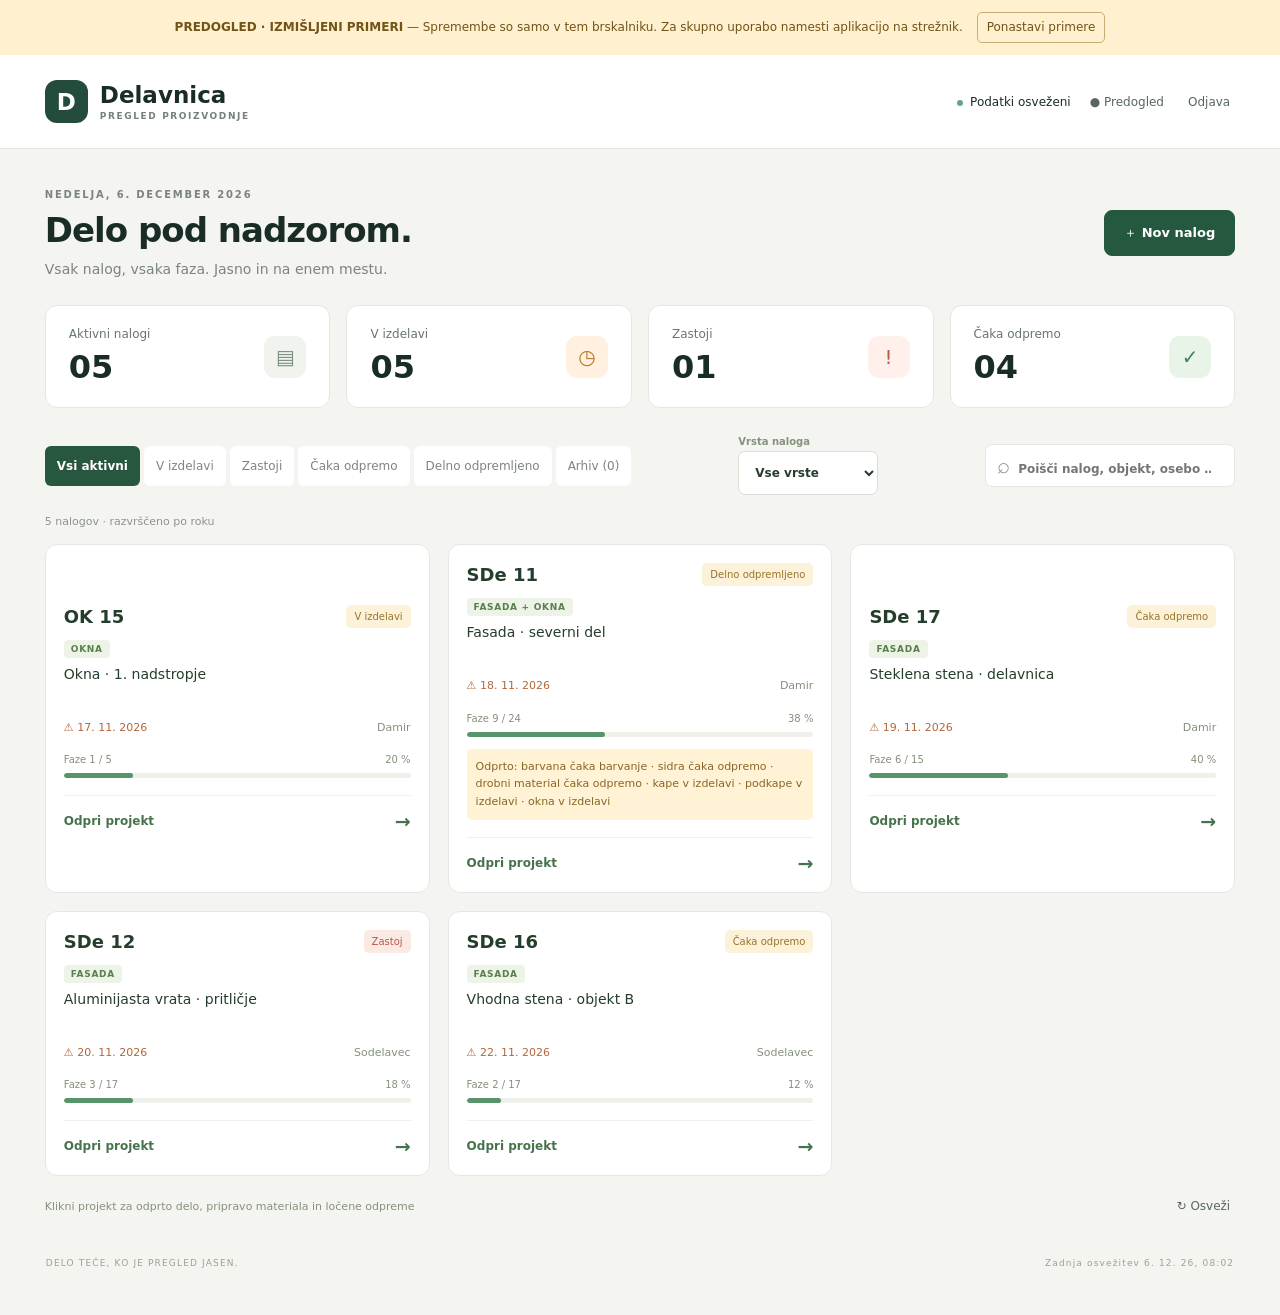
==== commit ce4ccac3: "Allow optional window production and dispatch within facade projects" ====
--- a/predogled.html
+++ b/predogled.html
@@ -32,6 +32,8 @@
 @media(min-width:901px) and (max-width:1100px){.project-cards{grid-template-columns:repeat(2,minmax(0,1fr))}}
 
 select{display:block;width:100%;padding:12px 13px;background:#fff;border:1px solid #d9e0d6;border-radius:7px;margin-top:7px;color:#263c2d;font:inherit;font-size:14px;min-height:44px}select:focus{outline:2px solid #83aa8c;outline-offset:1px}.job-type-filter{margin:0;min-width:140px;font-size:10px;color:#84917c}.job-type-filter select{font-size:12px;margin-top:4px;padding:9px 12px}.phase-picker{border:1px solid var(--line);border-radius:10px;background:#f8faf5;padding:16px;margin:0 0 22px}.phase-picker h3{font-size:12px;color:#53694e;margin:0 0 12px}.phase-picker h3:not(:first-child){margin-top:20px}.phase-choice-grid{display:grid;grid-template-columns:minmax(0,1fr) minmax(0,1fr);gap:8px}.phase-choice{display:flex;align-items:center;gap:9px;margin:0;padding:9px 7px;border:1px solid #e0e7db;border-radius:6px;background:#fff;min-height:44px;font-size:11px;line-height:1.4;cursor:pointer}.phase-choice input{width:18px;height:18px;margin:0;accent-color:#2b6744;flex-shrink:0}.phase-choice:has(input:checked){background:#eaf3e7;border-color:#aac4a2;color:#30572d}.card-job-type{display:inline-block;margin-top:12px;font-size:9px;font-weight:650;letter-spacing:.7px;text-transform:uppercase;color:#57804c;background:#edf3e7;padding:4px 7px;border-radius:4px}.card-job-type+.card-title{margin-top:6px}@media(max-width:900px){.job-type-filter{order:0;width:100%}.job-type-filter select{font-size:14px;min-height:44px}}@media(max-width:540px){.drawer select{font-size:16px}.phase-choice{font-size:11px}}
+
+.with-windows-choice{border-color:#adc4d3;background:#f0f6fa;font-size:13px;min-height:50px}.window-dispatch{margin-top:18px;padding-top:14px;border-top:1px solid var(--line)}.window-dispatch>span{display:block;font-size:11px;color:#7e8e78;margin-bottom:7px}.windows-ready{background:#e8f3e3;color:#467643;padding:12px;border-radius:7px;font-size:12px;line-height:1.6}
 </style></head>
 <body><aside style="background:#fff0cf;color:#725318;padding:12px 20px;font:12px/1.6 system-ui;text-align:center"><strong>PREDOGLED · IZMIŠLJENI PRIMERI</strong> — Spremembe so samo v tem brskalniku. Za skupno uporabo namesti aplikacijo na strežnik. <button id="resetDemo" type="button" style="border:1px solid #c7ad75;border-radius:5px;background:transparent;padding:5px 9px;margin-left:10px;color:inherit">Ponastavi primere</button></aside>
 <section id="login" class="login" hidden>
@@ -60,8 +62,9 @@
 <div id="toast" class="toast" role="status" hidden></div>
 <script>'use strict';
 const $ = s => document.querySelector(s);
-const fields = ['documentation','material','cutting','machining','punching','assembly','packing','sheet','dispatch','sheet_dispatch','raw_sheet','raw_sheet_dispatch','anchors_status','small_material_status','caps_status','subcaps_status','anchors_dispatch','small_material_dispatch','caps_dispatch','subcaps_dispatch'];
-const labels = {documentation:'Dokumentacija',material:'Material',cutting:'Razrez',machining:'Obdelava / CNC',punching:'Štancanje',job_type:'Vrsta naloga',assembly:'Sestavljanje',packing:'Pakiranje',sheet:'Barvana pločevina',raw_sheet:'Surova pločevina',dispatch:'Odprema fasade',sheet_dispatch:'Odprema barvane pločevine',raw_sheet_dispatch:'Odprema surove pločevine',code:'Nalog',title:'Objekt',due:'Rok',owner:'Odgovorna oseba',notes:'Opombe',sheet_papers_date:'Oddani papirji – barvana pločevina',raw_sheet_papers_date:'Oddani papirji – surova pločevina',anchors_dispatch:'Odprema sider',small_material_dispatch:'Odprema drobnega materiala',caps_dispatch:'Odprema kap',subcaps_dispatch:'Odprema podkap',small_material:'Drobni material',caps:'Kape',subcaps:'Podkape',caps_status:'Priprava kap',subcaps_status:'Priprava podkap',anchors:'Sidra',anchors_status:'Priprava sider',small_material_status:'Priprava drobnega materiala',archived:'Arhiv',created:'Nalog ustvarjen'};
+const fields = ['documentation','material','cutting','machining','punching','window_cutting','window_punching','window_assembly','window_packing','windows_dispatch','assembly','packing','sheet','dispatch','sheet_dispatch','raw_sheet','raw_sheet_dispatch','anchors_status','small_material_status','caps_status','subcaps_status','anchors_dispatch','small_material_dispatch','caps_dispatch','subcaps_dispatch'];
+const windowPhases=['window_cutting','window_punching','window_assembly','window_packing'];
+const labels = {with_windows:'Okna v fasadi',window_cutting:'Okna – razrez',window_punching:'Okna – štancanje',window_assembly:'Okna – sestavljanje',window_packing:'Okna – pakiranje',windows_dispatch:'Odprema oken v fasadi',documentation:'Dokumentacija',material:'Material',cutting:'Razrez',machining:'Obdelava / CNC',punching:'Štancanje',job_type:'Vrsta naloga',assembly:'Sestavljanje',packing:'Pakiranje',sheet:'Barvana pločevina',raw_sheet:'Surova pločevina',dispatch:'Odprema fasade',sheet_dispatch:'Odprema barvane pločevine',raw_sheet_dispatch:'Odprema surove pločevine',code:'Nalog',title:'Objekt',due:'Rok',owner:'Odgovorna oseba',notes:'Opombe',sheet_papers_date:'Oddani papirji – barvana pločevina',raw_sheet_papers_date:'Oddani papirji – surova pločevina',anchors_dispatch:'Odprema sider',small_material_dispatch:'Odprema drobnega materiala',caps_dispatch:'Odprema kap',subcaps_dispatch:'Odprema podkap',small_material:'Drobni material',caps:'Kape',subcaps:'Podkape',caps_status:'Priprava kap',subcaps_status:'Priprava podkap',anchors:'Sidra',anchors_status:'Priprava sider',small_material_status:'Priprava drobnega materiala',archived:'Arhiv',created:'Nalog ustvarjen'};
 const baseStatus = {waiting:'Čaka',active:'V izdelavi',done:'Končano',blocked:'Zastoj',ordered:'Naročeno',painting:'Na barvanju',manufacturing:'V izdelavi',awaiting_paint:'Čaka barvanje',na:'Ni potrebno'};
 const special = {documentation:{waiting:'Čaka',active:'V pregledu',done:'Sprejeta'},material:{waiting:'Za naročiti',done:'Pripravljeno'},sheet:{waiting:'Za naročiti',done:'Izdelano'},dispatch:{waiting:'Čaka',done:'Fasada odšla'},sheet_dispatch:{waiting:'Čaka odpremo',done:'Odpremljeno'},raw_sheet:{waiting:'Za naročiti',active:'V pripravi',done:'Izdelano'},raw_sheet_dispatch:{waiting:'Čaka odpremo',done:'Odpremljeno'}};
 special.anchors_status={waiting:'Čaka pripravo',done:'✓ Pripravljeno'};
@@ -69,35 +72,39 @@
 special.caps_status={waiting:'Čaka izdelavo',manufacturing:'V izdelavi',done:'Izdelano'};
 special.subcaps_status={waiting:'Čaka izdelavo',manufacturing:'V izdelavi',done:'Izdelano'};
 for(const key of ['anchors_dispatch','small_material_dispatch','caps_dispatch','subcaps_dispatch'])special[key]={waiting:'Čaka odpremo',done:'Odpremljeno'};
-const options = Object.fromEntries(fields.map(k => [k,['caps_status','subcaps_status'].includes(k)?['waiting','manufacturing','done','na']:['anchors_status','small_material_status'].includes(k)?['waiting','done','na']:k==='material'?['waiting','ordered','done','blocked','na']:k==='sheet'?['na','waiting','ordered','manufacturing','awaiting_paint','painting','done','blocked']:k==='raw_sheet'?['na','waiting','ordered','active','manufacturing','done','blocked']:['sheet_dispatch','raw_sheet_dispatch','anchors_dispatch','small_material_dispatch','caps_dispatch','subcaps_dispatch'].includes(k)?['waiting','done','blocked','na']:k==='dispatch'?['waiting','done','blocked']:['waiting','active','done','blocked','na']]));
+special.windows_dispatch={waiting:'Čaka odpremo',done:'Okna odpremljena'};
+const options = Object.fromEntries(fields.map(k => [k,['caps_status','subcaps_status'].includes(k)?['waiting','manufacturing','done','na']:['anchors_status','small_material_status'].includes(k)?['waiting','done','na']:k==='material'?['waiting','ordered','done','blocked','na']:k==='sheet'?['na','waiting','ordered','manufacturing','awaiting_paint','painting','done','blocked']:k==='raw_sheet'?['na','waiting','ordered','active','manufacturing','done','blocked']:['windows_dispatch','sheet_dispatch','raw_sheet_dispatch','anchors_dispatch','small_material_dispatch','caps_dispatch','subcaps_dispatch'].includes(k)?['waiting','done','blocked','na']:k==='dispatch'?['waiting','done','blocked']:['waiting','active','done','blocked','na']]));
 const filters = [['all','Vsi aktivni'],['work','V izdelavi'],['blocked','Zastoji'],['ready','Čaka odpremo'],['partial','Delno odpremljeno'],['archive','Arhiv']];
 let jobs=[], actor='', filter='all', typeFilter='all', search='', editing=null, draft=null, choice=null, loading=false, toastTimer, projectId=null, projectVersion=null, papersChoice=null, completedExpanded=false, phaseStash={};
 const esc = x => String(x??'').replace(/[&<>"']/g,c=>({'&':'&amp;','<':'&lt;','>':'&gt;','"':'&quot;',"'":'&#39;'}[c]));
 const productName = j => j?.job_type==='windows'?'Okna':'Fasada';
+const jobKindName = j => j?.job_type==='windows'?'Okna':j?.with_windows?'Fasada + okna':'Fasada';
+const matchesType = j => typeFilter==='all'||(typeFilter==='windows'?j.job_type==='windows'||j.with_windows:(j.job_type||'facade')==='facade');
+const windowReady = j => !!j.with_windows&&windowPhases.every(k=>['done','na'].includes(j[k]));
 const fieldLabel = (j,key) => key==='dispatch'?'Odprema '+(j?.job_type==='windows'?'oken':'fasade'):labels[key];
 const textStatus = (field,value,j=null) => field==='dispatch'&&value==='done'&&j?.job_type==='windows'?'Okna odpremljena':special[field]?.[value] || baseStatus[value] || value;
 const day = () => new Intl.DateTimeFormat('sv-SE',{timeZone:'Europe/Ljubljana'}).format(new Date());
 const date = x => x ? new Intl.DateTimeFormat('sl-SI',{day:'numeric',month:'numeric',year:'numeric',timeZone:'Europe/Ljubljana'}).format(new Date(x.length===10 ? x+'T12:00:00' : x)) : 'Brez roka';
 const timestamp = x => new Intl.DateTimeFormat('sl-SI',{dateStyle:'short',timeStyle:'short',timeZone:'Europe/Ljubljana'}).format(new Date(x));
-const activeKeys = j => {const keys=j.dispatch==='done'?[]:['documentation','material','cutting','machining','punching','assembly','packing','dispatch'].filter(k=>!['done','na'].includes(j[k]));for(const [stage,shipping] of shipmentPairs)if(j[stage]!=='na'&&j[shipping]!=='done'){if(j[stage]!=='done')keys.push(stage);keys.push(shipping);}return keys;};
+const activeKeys = j => {const keys=j.dispatch==='done'?[]:['documentation','material','cutting','machining','punching','assembly','packing','dispatch'].filter(k=>!['done','na'].includes(j[k]));for(const [stage,shipping] of shipmentPairs)if(j[stage]!=='na'&&j[shipping]!=='done'){if(j[stage]!=='done')keys.push(stage);keys.push(shipping);}if(j.with_windows&&j.windows_dispatch!=='done'){keys.push(...windowPhases.filter(k=>!['done','na'].includes(j[k])),'windows_dispatch');}return keys;};
 const blocked = j => activeKeys(j).some(k=>j[k]==='blocked');
 const working = j => activeKeys(j).some(k=>['active','ordered','manufacturing','awaiting_paint','painting'].includes(j[k]));
 const facadeReady = j => ['documentation','material','cutting','machining','punching','assembly','packing'].every(k=>['done','na'].includes(j[k]));
 const sheetPairs = [['sheet','sheet_dispatch','Barvana'],['raw_sheet','raw_sheet_dispatch','Surova']];
 const otherPairs=[['anchors_status','anchors_dispatch','Sidra'],['small_material_status','small_material_dispatch','Drobni material'],['caps_status','caps_dispatch','Kape'],['subcaps_status','subcaps_dispatch','Podkape']];
 const shipmentPairs=[...sheetPairs,...otherPairs];
-const allShipped = j => j.dispatch==='done'&&shipmentPairs.every(([stage,shipping])=>j[stage]==='na'||j[shipping]==='done');
-const ready = j => (j.dispatch!=='done'&&facadeReady(j))||shipmentPairs.some(([stage,shipping])=>j[stage]==='done'&&j[shipping]!=='done');
-const partial = j => !j.archived&&(j.dispatch==='done'||shipmentPairs.some(([,shipping])=>j[shipping]==='done'));
-const shipmentSummary = j => {const parts=[...(j.dispatch==='done'?[]:[productName(j)+' čaka odpremo']),...shipmentPairs.filter(([stage,shipping])=>j[stage]!=='na'&&j[shipping]!=='done').map(([stage,,label])=>label.toLocaleLowerCase('sl')+' '+(j[stage]==='done'?'čaka odpremo':textStatus(stage,j[stage]).toLocaleLowerCase('sl')))];return parts.length?'Odprto: '+parts.join(' · '):'Vse odpremljeno';};
-function syncDraftShipping(){for(const [stage,shipping] of shipmentPairs){if(draft[stage]==='na')draft[shipping]='na';else if(draft[shipping]==='na')draft[shipping]='waiting';}}
+const allShipped = j => j.dispatch==='done'&&(!j.with_windows||j.windows_dispatch==='done')&&shipmentPairs.every(([stage,shipping])=>j[stage]==='na'||j[shipping]==='done');
+const ready = j => (j.with_windows&&j.windows_dispatch!=='done'&&windowReady(j))||(j.dispatch!=='done'&&facadeReady(j))||shipmentPairs.some(([stage,shipping])=>j[stage]==='done'&&j[shipping]!=='done');
+const partial = j => !j.archived&&(j.dispatch==='done'||(j.with_windows&&j.windows_dispatch==='done')||shipmentPairs.some(([,shipping])=>j[shipping]==='done'));
+const shipmentSummary = j => {const parts=[...(j.dispatch==='done'?[]:[productName(j)+' čaka odpremo']),...shipmentPairs.filter(([stage,shipping])=>j[stage]!=='na'&&j[shipping]!=='done').map(([stage,,label])=>label.toLocaleLowerCase('sl')+' '+(j[stage]==='done'?'čaka odpremo':textStatus(stage,j[stage]).toLocaleLowerCase('sl')))];if(j.with_windows&&j.windows_dispatch!=='done')parts.push('okna '+(windowReady(j)?'izdelana – čaka odpremo':windowPhases.some(k=>j[k]==='blocked')?'– zastoj':windowPhases.some(k=>j[k]==='active'||j[k]==='done')?'v izdelavi':'čakajo izdelavo'));return parts.length?'Odprto: '+parts.join(' · '):'Vse odpremljeno';};
+function syncDraftShipping(){for(const [stage,shipping] of shipmentPairs){if(draft[stage]==='na')draft[shipping]='na';else if(draft[shipping]==='na')draft[shipping]='waiting';}if(!draft.with_windows){for(const key of windowPhases)draft[key]='na';draft.windows_dispatch='na';}else if(draft.windows_dispatch==='na')draft.windows_dispatch='waiting';}
 
 const statusButton = (j,k,detail=false) => `<button type="button" class="status ${esc(j[k])}" data-${detail?'draft':'status'}="${k}" data-id="${esc(j.id)}" aria-label="${esc(fieldLabel(j,k)+': '+textStatus(k,j[k],j)+'. Spremeni status naloga '+j.code)}">${esc(textStatus(k,j[k],j))}</button>`;
 
 function toast(message,bad=false){clearTimeout(toastTimer);$('#toast').textContent=message;$('#toast').className='toast'+(bad?' bad':'');$('#toast').hidden=false;toastTimer=setTimeout(()=>$('#toast').hidden=true,bad?8000:3000);}
 
-const demoKey='delavnica-predogled-v15';
-const demoSeeds=[{"id": "000000000000000000000001", "version": 1, "created": "2026-11-16T08:00:34.461722+00:00", "updated": "2026-11-16T08:00:34.461722+00:00", "code": "SDe 11", "title": "Fasada · severni del", "owner": "Damir", "due": "2026-11-18", "archived": false, "job_type": "facade", "punching": "na", "anchors_dispatch": "waiting", "small_material_dispatch": "waiting", "caps_dispatch": "waiting", "subcaps_dispatch": "waiting", "caps": "Kape – 20 kos", "subcaps": "Podkape – 20 kos", "caps_status": "manufacturing", "subcaps_status": "manufacturing", "sheet_papers_date": "", "raw_sheet_papers_date": "", "anchors": "Sidra SDe 12 – 12 kos", "anchors_status": "done", "small_material_status": "done", "small_material": "Vijaki M8 – 24 kos\nSidra – 12 kos", "notes": "Izmišljen primer za predogled.", "documentation": "done", "material": "done", "cutting": "done", "machining": "active", "assembly": "waiting", "packing": "waiting", "sheet_dispatch": "waiting", "raw_sheet": "done", "raw_sheet_dispatch": "done", "sheet": "awaiting_paint", "dispatch": "done"}, {"id": "000000000000000000000002", "version": 1, "created": "2026-11-16T08:00:34.461722+00:00", "updated": "2026-11-16T08:00:34.461722+00:00", "code": "SDe 12", "title": "Aluminijasta vrata · pritličje", "owner": "Sodelavec", "due": "2026-11-20", "archived": false, "job_type": "facade", "punching": "na", "anchors_dispatch": "waiting", "small_material_dispatch": "waiting", "caps_dispatch": "waiting", "subcaps_dispatch": "waiting", "caps": "Kape – 20 kos", "subcaps": "Podkape – 20 kos", "caps_status": "manufacturing", "subcaps_status": "manufacturing", "sheet_papers_date": "", "raw_sheet_papers_date": "", "anchors": "Sidra SDe 12 – 12 kos", "anchors_status": "done", "small_material_status": "done", "small_material": "Vijaki M8 – 24 kos\nSidra – 12 kos", "notes": "Primer zastoja: manjkajo profili za vrata.", "documentation": "done", "material": "blocked", "cutting": "waiting", "machining": "waiting", "assembly": "waiting", "packing": "waiting", "sheet_dispatch": "na", "raw_sheet": "ordered", "raw_sheet_dispatch": "waiting", "sheet": "na", "dispatch": "waiting"}, {"id": "000000000000000000000003", "version": 1, "created": "2026-11-16T08:00:34.461722+00:00", "updated": "2026-11-16T08:00:34.461722+00:00", "code": "OK 15", "title": "Okna · 1. nadstropje", "owner": "Damir", "due": "2026-11-17", "archived": false, "job_type": "windows", "punching": "active", "anchors_dispatch": "na", "small_material_dispatch": "na", "caps_dispatch": "na", "subcaps_dispatch": "na", "caps": "Kape – 20 kos", "subcaps": "Podkape – 20 kos", "caps_status": "na", "subcaps_status": "na", "sheet_papers_date": "", "raw_sheet_papers_date": "", "anchors": "Sidra SDe 12 – 12 kos", "anchors_status": "na", "small_material_status": "na", "small_material": "Vijaki M8 – 24 kos\nSidra – 12 kos", "notes": "Izmišljen primer za predogled.", "documentation": "na", "material": "na", "cutting": "done", "machining": "na", "assembly": "waiting", "packing": "waiting", "sheet_dispatch": "na", "raw_sheet": "na", "raw_sheet_dispatch": "na", "sheet": "na", "dispatch": "waiting"}, {"id": "000000000000000000000004", "version": 1, "created": "2026-11-16T08:00:34.461722+00:00", "updated": "2026-11-16T08:00:34.461722+00:00", "code": "SDe 16", "title": "Vhodna stena · objekt B", "owner": "Sodelavec", "due": "2026-11-22", "archived": false, "job_type": "facade", "punching": "na", "anchors_dispatch": "waiting", "small_material_dispatch": "waiting", "caps_dispatch": "waiting", "subcaps_dispatch": "waiting", "caps": "Kape – 20 kos", "subcaps": "Podkape – 20 kos", "caps_status": "manufacturing", "subcaps_status": "manufacturing", "sheet_papers_date": "2026-11-16", "raw_sheet_papers_date": "", "anchors": "Sidra SDe 12 – 12 kos", "anchors_status": "done", "small_material_status": "done", "small_material": "Vijaki M8 – 24 kos\nSidra – 12 kos", "notes": "Izmišljen primer za predogled.", "documentation": "active", "material": "ordered", "cutting": "waiting", "machining": "waiting", "assembly": "waiting", "packing": "waiting", "sheet_dispatch": "waiting", "raw_sheet": "na", "raw_sheet_dispatch": "na", "sheet": "manufacturing", "dispatch": "waiting"}, {"id": "000000000000000000000005", "version": 1, "created": "2026-11-16T08:00:34.461722+00:00", "updated": "2026-11-16T08:00:34.461722+00:00", "code": "SDe 17", "title": "Steklena stena · delavnica", "owner": "Damir", "due": "2026-11-19", "archived": false, "job_type": "facade", "punching": "na", "anchors_dispatch": "waiting", "small_material_dispatch": "waiting", "caps_dispatch": "waiting", "subcaps_dispatch": "waiting", "caps": "Kape – 20 kos", "subcaps": "Podkape – 20 kos", "caps_status": "manufacturing", "subcaps_status": "manufacturing", "sheet_papers_date": "", "raw_sheet_papers_date": "", "anchors": "Sidra SDe 12 – 12 kos", "anchors_status": "done", "small_material_status": "done", "small_material": "Vijaki M8 – 24 kos\nSidra – 12 kos", "notes": "Izmišljen primer za predogled.", "documentation": "done", "material": "done", "cutting": "done", "machining": "done", "assembly": "active", "packing": "waiting", "sheet_dispatch": "na", "raw_sheet": "na", "raw_sheet_dispatch": "na", "sheet": "na", "dispatch": "waiting"}];
+const demoKey='delavnica-predogled-v16';
+const demoSeeds=[{"id": "000000000000000000000001", "version": 1, "created": "2026-11-16T08:27:49.560059+00:00", "updated": "2026-11-16T08:27:49.560059+00:00", "code": "SDe 11", "title": "Fasada · severni del", "owner": "Damir", "due": "2026-11-18", "archived": false, "with_windows": true, "window_cutting": "done", "window_punching": "active", "window_assembly": "waiting", "window_packing": "waiting", "windows_dispatch": "waiting", "job_type": "facade", "punching": "na", "anchors_dispatch": "waiting", "small_material_dispatch": "waiting", "caps_dispatch": "waiting", "subcaps_dispatch": "waiting", "caps": "Kape – 20 kos", "subcaps": "Podkape – 20 kos", "caps_status": "manufacturing", "subcaps_status": "manufacturing", "sheet_papers_date": "", "raw_sheet_papers_date": "", "anchors": "Sidra SDe 12 – 12 kos", "anchors_status": "done", "small_material_status": "done", "small_material": "Vijaki M8 – 24 kos\nSidra – 12 kos", "notes": "Izmišljen primer za predogled.", "documentation": "done", "material": "done", "cutting": "done", "machining": "active", "assembly": "waiting", "packing": "waiting", "sheet_dispatch": "waiting", "raw_sheet": "done", "raw_sheet_dispatch": "done", "sheet": "awaiting_paint", "dispatch": "done"}, {"id": "000000000000000000000002", "version": 1, "created": "2026-11-16T08:27:49.560059+00:00", "updated": "2026-11-16T08:27:49.560059+00:00", "code": "SDe 12", "title": "Aluminijasta vrata · pritličje", "owner": "Sodelavec", "due": "2026-11-20", "archived": false, "with_windows": false, "window_cutting": "na", "window_punching": "na", "window_assembly": "na", "window_packing": "na", "windows_dispatch": "na", "job_type": "facade", "punching": "na", "anchors_dispatch": "waiting", "small_material_dispatch": "waiting", "caps_dispatch": "waiting", "subcaps_dispatch": "waiting", "caps": "Kape – 20 kos", "subcaps": "Podkape – 20 kos", "caps_status": "manufacturing", "subcaps_status": "manufacturing", "sheet_papers_date": "", "raw_sheet_papers_date": "", "anchors": "Sidra SDe 12 – 12 kos", "anchors_status": "done", "small_material_status": "done", "small_material": "Vijaki M8 – 24 kos\nSidra – 12 kos", "notes": "Primer zastoja: manjkajo profili za vrata.", "documentation": "done", "material": "blocked", "cutting": "waiting", "machining": "waiting", "assembly": "waiting", "packing": "waiting", "sheet_dispatch": "na", "raw_sheet": "ordered", "raw_sheet_dispatch": "waiting", "sheet": "na", "dispatch": "waiting"}, {"id": "000000000000000000000003", "version": 1, "created": "2026-11-16T08:27:49.560059+00:00", "updated": "2026-11-16T08:27:49.560059+00:00", "code": "OK 15", "title": "Okna · 1. nadstropje", "owner": "Damir", "due": "2026-11-17", "archived": false, "with_windows": false, "window_cutting": "na", "window_punching": "na", "window_assembly": "na", "window_packing": "na", "windows_dispatch": "na", "job_type": "windows", "punching": "active", "anchors_dispatch": "na", "small_material_dispatch": "na", "caps_dispatch": "na", "subcaps_dispatch": "na", "caps": "Kape – 20 kos", "subcaps": "Podkape – 20 kos", "caps_status": "na", "subcaps_status": "na", "sheet_papers_date": "", "raw_sheet_papers_date": "", "anchors": "Sidra SDe 12 – 12 kos", "anchors_status": "na", "small_material_status": "na", "small_material": "Vijaki M8 – 24 kos\nSidra – 12 kos", "notes": "Izmišljen primer za predogled.", "documentation": "na", "material": "na", "cutting": "done", "machining": "na", "assembly": "waiting", "packing": "waiting", "sheet_dispatch": "na", "raw_sheet": "na", "raw_sheet_dispatch": "na", "sheet": "na", "dispatch": "waiting"}, {"id": "000000000000000000000004", "version": 1, "created": "2026-11-16T08:27:49.560059+00:00", "updated": "2026-11-16T08:27:49.560059+00:00", "code": "SDe 16", "title": "Vhodna stena · objekt B", "owner": "Sodelavec", "due": "2026-11-22", "archived": false, "with_windows": false, "window_cutting": "na", "window_punching": "na", "window_assembly": "na", "window_packing": "na", "windows_dispatch": "na", "job_type": "facade", "punching": "na", "anchors_dispatch": "waiting", "small_material_dispatch": "waiting", "caps_dispatch": "waiting", "subcaps_dispatch": "waiting", "caps": "Kape – 20 kos", "subcaps": "Podkape – 20 kos", "caps_status": "manufacturing", "subcaps_status": "manufacturing", "sheet_papers_date": "2026-11-16", "raw_sheet_papers_date": "", "anchors": "Sidra SDe 12 – 12 kos", "anchors_status": "done", "small_material_status": "done", "small_material": "Vijaki M8 – 24 kos\nSidra – 12 kos", "notes": "Izmišljen primer za predogled.", "documentation": "active", "material": "ordered", "cutting": "waiting", "machining": "waiting", "assembly": "waiting", "packing": "waiting", "sheet_dispatch": "waiting", "raw_sheet": "na", "raw_sheet_dispatch": "na", "sheet": "manufacturing", "dispatch": "waiting"}, {"id": "000000000000000000000005", "version": 1, "created": "2026-11-16T08:27:49.560059+00:00", "updated": "2026-11-16T08:27:49.560059+00:00", "code": "SDe 17", "title": "Steklena stena · delavnica", "owner": "Damir", "due": "2026-11-19", "archived": false, "with_windows": false, "window_cutting": "na", "window_punching": "na", "window_assembly": "na", "window_packing": "na", "windows_dispatch": "na", "job_type": "facade", "punching": "na", "anchors_dispatch": "waiting", "small_material_dispatch": "waiting", "caps_dispatch": "waiting", "subcaps_dispatch": "waiting", "caps": "Kape – 20 kos", "subcaps": "Podkape – 20 kos", "caps_status": "manufacturing", "subcaps_status": "manufacturing", "sheet_papers_date": "", "raw_sheet_papers_date": "", "anchors": "Sidra SDe 12 – 12 kos", "anchors_status": "done", "small_material_status": "done", "small_material": "Vijaki M8 – 24 kos\nSidra – 12 kos", "notes": "Izmišljen primer za predogled.", "documentation": "done", "material": "done", "cutting": "done", "machining": "done", "assembly": "active", "packing": "waiting", "sheet_dispatch": "na", "raw_sheet": "na", "raw_sheet_dispatch": "na", "sheet": "na", "dispatch": "waiting"}];
 let demoState;
 try{demoState=JSON.parse(localStorage.getItem(demoKey));}catch{}
 if(!demoState||!Array.isArray(demoState.jobs))demoState={jobs:structuredClone(demoSeeds),events:[],actor:'Predogled'};
@@ -123,10 +130,11 @@
   const patch={...body};delete patch.version;
   for(const [text,status] of [['anchors','anchors_status'],['small_material','small_material_status'],['caps','caps_status'],['subcaps','subcaps_status']])if(text in patch&&patch[text]!==j[text]&&(j[status]==='done'||(['caps','subcaps'].includes(text)&&j[status]==='na'&&patch[text]))&&!(status in patch))patch[status]='waiting';
   for(const [preparation,shipping] of shipmentPairs)if(preparation in patch&&patch[preparation]!==j[preparation]&&!['done','na'].includes(patch[preparation])&&j[shipping]==='done'&&!(shipping in patch))patch[shipping]='waiting';
+  const mixed={...j,...patch};if(!mixed.with_windows){for(const k of [...windowPhases,'windows_dispatch'])patch[k]='na';}else{if(!j.with_windows)for(const k of windowPhases)if(!(k in patch)&&mixed[k]==='na')patch[k]='waiting';if(mixed.windows_dispatch==='na')patch.windows_dispatch='waiting';if(windowPhases.some(k=>k in patch&&patch[k]!==j[k]&&!['done','na'].includes(patch[k]))&&j.windows_dispatch==='done'&&!('windows_dispatch'in patch))patch.windows_dispatch='waiting';}
   const next={...j,...patch};
   for(const [stage,shipping] of shipmentPairs){if(next[stage]==='na'&&next[shipping]!=='na')patch[shipping]='na';else if(next[stage]!=='na'&&next[shipping]==='na')patch[shipping]='waiting';}
   if(patch.archived===false&&j.archived&&allShipped(j))patch.dispatch='waiting';
-  if(['dispatch',...shipmentPairs.flatMap(([stage,shipping])=>[stage,shipping])].some(k=>k in patch)){const n={...j,...patch};patch.archived=allShipped(n);}
+  if(['dispatch','with_windows','windows_dispatch',...windowPhases,...shipmentPairs.flatMap(([stage,shipping])=>[stage,shipping])].some(k=>k in patch)){const n={...j,...patch};patch.archived=allShipped(n);}
   for(const [k,v]of Object.entries(patch))if(j[k]!==v){log(j,k,j[k],v);j[k]=v;}
   j.version++;j.updated=stamp;saveDemo();return structuredClone(j);
  }
@@ -167,11 +175,11 @@
 function openWork(j){const production=['documentation','material','cutting','machining','punching','assembly','packing'];return {production:j.dispatch==='done'?[]:production.filter(k=>!['done','na'].includes(j[k])),pending:shipmentPairs.filter(([stage,shipping])=>j[stage]!=='na'&&j[shipping]!=='done'),closed:shipmentPairs.filter(([stage,shipping])=>j[stage]==='na'||j[shipping]==='done'),doneStages:production.filter(k=>j.dispatch==='done'||['done','na'].includes(j[k])),preparedStages:otherPairs.filter(([stage,shipping])=>['anchors_status','small_material_status'].includes(stage)&&j[stage]==='done'&&j[shipping]!=='done').map(([stage])=>stage)};}
 
 function render(){
- const active=jobs.filter(j=>!j.archived&&(typeFilter==='all'||(j.job_type||'facade')===typeFilter));
+ const active=jobs.filter(j=>!j.archived&&matchesType(j));
  const metrics=[['Aktivni nalogi',active.length,'▤','all',''],['V izdelavi',active.filter(working).length,'◷','work','warn'],['Zastoji',active.filter(blocked).length,'!','blocked','danger'],['Čaka odpremo',active.filter(ready).length,'✓','ready','good']];
  $('#metrics').innerHTML=metrics.map(([name,n,icon,f,c])=>`<button class="metric ${c}" data-filter="${f}"><div><div class="metric-label">${name}</div><div class="metric-number">${n.toString().padStart(2,'0')}</div></div><span class="metric-symbol" aria-hidden="true">${icon}</span></button>`).join('');
  $('#filters').innerHTML=filters.map(([key,label])=>`<button data-filter="${key}" class="${key===filter?'selected':''}" aria-pressed="${key===filter}">${label}${key==='archive'?' ('+jobs.filter(j=>j.archived).length+')':''}</button>`).join('');
- const visible=jobs.filter(j=>(typeFilter==='all'||(j.job_type||'facade')===typeFilter)&&(filter==='archive'?j.archived:!j.archived)&&(filter!=='work'||working(j))&&(filter!=='blocked'||blocked(j))&&(filter!=='ready'||ready(j))&&(filter!=='partial'||partial(j))&&[productName(j),j.code,j.title,j.owner,j.notes,j.small_material,j.anchors,j.caps,j.subcaps].join(' ').toLocaleLowerCase('sl').includes(search.toLocaleLowerCase('sl'))).sort((a,b)=>(a.due||'9999').localeCompare(b.due||'9999')||b.created.localeCompare(a.created));
+ const visible=jobs.filter(j=>matchesType(j)&&(filter==='archive'?j.archived:!j.archived)&&(filter!=='work'||working(j))&&(filter!=='blocked'||blocked(j))&&(filter!=='ready'||ready(j))&&(filter!=='partial'||partial(j))&&[jobKindName(j),j.code,j.title,j.owner,j.notes,j.small_material,j.anchors,j.caps,j.subcaps].join(' ').toLocaleLowerCase('sl').includes(search.toLocaleLowerCase('sl'))).sort((a,b)=>(a.due||'9999').localeCompare(b.due||'9999')||b.created.localeCompare(a.created));
  $('#resultCount').textContent=`${visible.length} ${visible.length===1?'nalog':'nalogov'} · ${filter==='archive'?'arhiv':'razvrščeno po roku'}`;
  $('#rows').innerHTML=visible.map(j=>{
   const late=j.due&&j.due<day()&&!j.archived;
@@ -188,11 +196,17 @@
  const late=j.due&&j.due<day()&&!j.archived;
  const state=j.archived?'Odpremljeno':blocked(j)?'Zastoj':partial(j)?'Delno odpremljeno':ready(j)?'Čaka odpremo':working(j)?'V izdelavi':'Čaka';
  const tone=j.archived?'done':blocked(j)?'blocked':partial(j)||working(j)?'active':ready(j)?'done':'waiting';
- return `<button type="button" class="project-card" data-open-project="${esc(j.id)}" aria-label="Odpri projekt ${esc(j.code+' · '+j.title)}"><span class="card-top"><strong>${esc(j.code)}</strong><span class="card-state ${tone}">${state}</span></span><span class="card-job-type">${productName(j)}</span><span class="card-title">${esc(j.title)}</span><span class="card-meta"><span class="${late?'card-late':''}">${late?'⚠ ':''}${esc(date(j.due))}</span><span>${esc(j.owner||'Brez odgovorne osebe')}</span></span><span class="card-progress"><span>Faze ${done} / ${needed.length}</span><span>${Math.round(done/Math.max(needed.length,1)*100)} %</span></span><span class="progress-track"><span class="progress-fill p${Math.round(done/Math.max(needed.length,1)*10)}"></span></span>${partial(j)?'<span class="card-shipment">'+esc(shipmentSummary(j))+'</span>':''}<span class="card-open">Odpri projekt <span aria-hidden="true">→</span></span></button>`;
+ return `<button type="button" class="project-card" data-open-project="${esc(j.id)}" aria-label="Odpri projekt ${esc(j.code+' · '+j.title)}"><span class="card-top"><strong>${esc(j.code)}</strong><span class="card-state ${tone}">${state}</span></span><span class="card-job-type">${jobKindName(j)}</span><span class="card-title">${esc(j.title)}</span><span class="card-meta"><span class="${late?'card-late':''}">${late?'⚠ ':''}${esc(date(j.due))}</span><span>${esc(j.owner||'Brez odgovorne osebe')}</span></span><span class="card-progress"><span>Faze ${done} / ${needed.length}</span><span>${Math.round(done/Math.max(needed.length,1)*100)} %</span></span><span class="progress-track"><span class="progress-fill p${Math.round(done/Math.max(needed.length,1)*10)}"></span></span>${partial(j)?'<span class="card-shipment">'+esc(shipmentSummary(j))+'</span>':''}<span class="card-open">Odpri projekt <span aria-hidden="true">→</span></span></button>`;
 }
 function openProject(id){
  if(!jobs.some(j=>j.id===id))return;
  projectId=id;projectVersion=null;completedExpanded=false;renderProject();$('#projectDialog').showModal();
+}
+function windowSection(j,closed=false){
+ if(!j.with_windows)return '';
+ const phases=closed?windowPhases:windowPhases.filter(k=>!['done','na'].includes(j[k]));
+ const controls=phases.map(k=>`<div class="project-stage"><span>${esc(labels[k])}</span>${statusButton(j,k)}</div>`).join('');
+ return `<section class="project-section"><h2>Okna v fasadi${closed?' – odpremljena':''}</h2>${!closed&&windowReady(j)?'<p class="windows-ready">✓ Izdelano – čaka odpremo</p>':''}<div class="project-stage-grid">${controls}</div><div class="window-dispatch"><span>Odprema oken</span>${statusButton(j,'windows_dispatch')}</div></section>`;
 }
 function renderProject(){
  const j=jobs.find(j=>j.id===projectId);if(!j)return;
@@ -206,25 +220,27 @@
  const sheetGroup=([key,shipping,label],full=false)=>`<div class="project-sheet"><h3>${esc(label)} pločevina</h3>${papersButton(j,key)}<div class="project-stage-grid">${stage(key)}${stage(shipping)}</div></div>`;
  const isSheet=pair=>sheetPairs.some(([key])=>key===pair[0]);
  const pendingMaterial=work.pending.filter(pair=>!isSheet(pair));
- const activeSections=section('Izdelava',work.production.length?'<div class="project-stage-grid">'+work.production.map(stage).join('')+'</div>':'')+section('Skladišče',pendingMaterial.filter(([key])=>['anchors_status','small_material_status'].includes(key)).map(pair=>materialGroup(pair)).join(''))+section('Kape in podkape',pendingMaterial.filter(([key])=>['caps_status','subcaps_status'].includes(key)).map(pair=>materialGroup(pair)).join(''))+section('Pločevina',work.pending.filter(isSheet).map(pair=>sheetGroup(pair)).join(''))+(j.dispatch==='done'?'':section(fieldLabel(j,'dispatch'),statusButton(j,'dispatch')));
- const completedCount=work.closed.length+work.doneStages.length+work.preparedStages.length+(j.dispatch==='done'?1:0);
- const completedContent=(j.dispatch==='done'?section(productName(j)+' – odpremljeno',statusButton(j,'dispatch')):'')+section(j.dispatch==='done'?'Faze odpremljenega izdelka':'Zaključene faze / ni potrebno',work.doneStages.length?'<div class="project-stage-grid">'+work.doneStages.map(stage).join('')+'</div>':'')+section('Pripravljeno – še čaka odpremo',work.preparedStages.length?'<div class="project-stage-grid">'+work.preparedStages.map(stage).join('')+'</div>':'')+section('Zaključene skupine / ni potrebno',work.closed.map(pair=>isSheet(pair)?sheetGroup(pair,true):materialGroup(pair,true)).join(''));
- $('#projectContent').innerHTML=`<div class="project-intro"><p class="eyebrow">${j.archived?'ARHIVIRAN PROJEKT':'ODPRTO DELO'} · ${productName(j).toLocaleUpperCase('sl')}</p><h1 id="projectTitle">${esc(j.code)}</h1><p class="project-name">${esc(j.title)}</p><div class="project-info"><span>Rok: <strong>${esc(date(j.due))}</strong></span><span>Odgovorna oseba: <strong>${esc(j.owner||'Ni določena')}</strong></span></div><p class="project-partial">${esc(shipmentSummary(j))}</p><button type="button" class="secondary project-edit" data-edit="${esc(j.id)}">✎ Opombe, material in urejanje</button><p class="project-save-hint">Končano se umakne spodaj. Pripravljeno ostane odprto do odpreme.</p></div><div id="projectOpenWork">${activeSections||'<p class="all-done-message">✓ Vsi potrebni deli so odpremljeni.</p>'}</div>${completedCount?`<details id="completedWork" class="completed-work" ${completedExpanded?'open':''}><summary>Zaključeno / ni potrebno <span>${completedCount}</span></summary><p class="completed-help">Podatki ostajajo shranjeni. Tu lahko popraviš status ali ponovno odpreš delo.</p>${completedContent}</details>`:''}${section('Opombe',`<p class="project-text">${esc(j.notes||'Ni opomb.')}</p><button type="button" class="secondary project-edit" data-edit="${esc(j.id)}">Uredi podatke / zgodovina</button>`)}`;
+ const activeSections=(j.with_windows&&j.windows_dispatch!=='done'?windowSection(j):'')+section('Izdelava '+(j.job_type==='windows'?'oken':'fasade'),work.production.length?'<div class="project-stage-grid">'+work.production.map(stage).join('')+'</div>':'')+section('Skladišče',pendingMaterial.filter(([key])=>['anchors_status','small_material_status'].includes(key)).map(pair=>materialGroup(pair)).join(''))+section('Kape in podkape',pendingMaterial.filter(([key])=>['caps_status','subcaps_status'].includes(key)).map(pair=>materialGroup(pair)).join(''))+section('Pločevina',work.pending.filter(isSheet).map(pair=>sheetGroup(pair)).join(''))+(j.dispatch==='done'?'':section(fieldLabel(j,'dispatch'),statusButton(j,'dispatch')));
+ const completedWindowPhases=j.with_windows&&j.windows_dispatch!=='done'?windowPhases.filter(k=>['done','na'].includes(j[k])):[];
+ const completedCount=(j.with_windows&&j.windows_dispatch==='done'?1:0)+completedWindowPhases.length+work.closed.length+work.doneStages.length+work.preparedStages.length+(j.dispatch==='done'?1:0);
+ const completedContent=(j.with_windows&&j.windows_dispatch==='done'?windowSection(j,true):'')+section('Okna v fasadi – končane faze',completedWindowPhases.length?'<div class="project-stage-grid">'+completedWindowPhases.map(stage).join('')+'</div>':'')+(j.dispatch==='done'?section(productName(j)+' – odpremljeno',statusButton(j,'dispatch')):'')+section(j.dispatch==='done'?'Faze odpremljenega izdelka':'Zaključene faze / ni potrebno',work.doneStages.length?'<div class="project-stage-grid">'+work.doneStages.map(stage).join('')+'</div>':'')+section('Pripravljeno – še čaka odpremo',work.preparedStages.length?'<div class="project-stage-grid">'+work.preparedStages.map(stage).join('')+'</div>':'')+section('Zaključene skupine / ni potrebno',work.closed.map(pair=>isSheet(pair)?sheetGroup(pair,true):materialGroup(pair,true)).join(''));
+ $('#projectContent').innerHTML=`<div class="project-intro"><p class="eyebrow">${j.archived?'ARHIVIRAN PROJEKT':'ODPRTO DELO'} · ${jobKindName(j).toLocaleUpperCase('sl')}</p><h1 id="projectTitle">${esc(j.code)}</h1><p class="project-name">${esc(j.title)}</p><div class="project-info"><span>Rok: <strong>${esc(date(j.due))}</strong></span><span>Odgovorna oseba: <strong>${esc(j.owner||'Ni določena')}</strong></span></div><p class="project-partial">${esc(shipmentSummary(j))}</p><button type="button" class="secondary project-edit" data-edit="${esc(j.id)}">✎ Opombe, material in urejanje</button><p class="project-save-hint">Končano se umakne spodaj. Pripravljeno ostane odprto do odpreme.</p></div><div id="projectOpenWork">${activeSections||'<p class="all-done-message">✓ Vsi potrebni deli so odpremljeni.</p>'}</div>${completedCount?`<details id="completedWork" class="completed-work" ${completedExpanded?'open':''}><summary>Zaključeno / ni potrebno <span>${completedCount}</span></summary><p class="completed-help">Podatki ostajajo shranjeni. Tu lahko popraviš status ali ponovno odpreš delo.</p>${completedContent}</details>`:''}${section('Opombe',`<p class="project-text">${esc(j.notes||'Ni opomb.')}</p><button type="button" class="secondary project-edit" data-edit="${esc(j.id)}">Uredi podatke / zgodovina</button>`)}`;
 }
 function openCompleted(id){openProject(id);const details=$('#completedWork');if(details){details.open=true;completedExpanded=true;details.scrollIntoView?.({block:'start',behavior:'smooth'});}}
 
 const productionPhases=['documentation','material','cutting','machining','punching','assembly','packing'];
 const extraPhases=['anchors_status','small_material_status','caps_status','subcaps_status','sheet','raw_sheet'];
-const selectablePhases=[...productionPhases,...extraPhases];
+const selectablePhases=[...productionPhases,...extraPhases,...windowPhases];
 function makeDraft(jobType='facade'){
- const j={id:'new',...Object.fromEntries(fields.map(k=>[k,'waiting'])),job_type:jobType,punching:'na',sheet:'na',sheet_dispatch:'na',raw_sheet:'na',raw_sheet_dispatch:'na',code:'',title:'',due:'',owner:actor,notes:'',caps:'',subcaps:'',caps_status:'na',subcaps_status:'na',sheet_papers_date:'',raw_sheet_papers_date:'',anchors:'',small_material:'',archived:false};
+ const j={with_windows:false,window_cutting:'na',window_punching:'na',window_assembly:'na',window_packing:'na',windows_dispatch:'na',id:'new',...Object.fromEntries(fields.map(k=>[k,'waiting'])),job_type:jobType,punching:'na',sheet:'na',sheet_dispatch:'na',raw_sheet:'na',raw_sheet_dispatch:'na',code:'',title:'',due:'',owner:actor,notes:'',caps:'',subcaps:'',caps_status:'na',subcaps_status:'na',sheet_papers_date:'',raw_sheet_papers_date:'',anchors:'',small_material:'',archived:false};
+ for(const key of [...windowPhases,'windows_dispatch'])j[key]='na';
  if(jobType==='windows')Object.assign(j,{documentation:'na',material:'na',machining:'na',punching:'waiting',anchors_status:'na',small_material_status:'na'});
  for(const [stage,shipping] of shipmentPairs)j[shipping]=j[stage]==='na'?'na':'waiting';
  return j;
 }
 function renderPhasePicker(){
  const checkbox=k=>`<label class="phase-choice"><input type="checkbox" data-phase="${k}" ${draft[k]!=='na'?'checked':''}><span>${esc(labels[k])}</span></label>`;
- $('#phasePicker').innerHTML='<h3>Potrebujem te faze</h3><div class="phase-choice-grid">'+productionPhases.map(checkbox).join('')+'</div><h3>Dodatni deli</h3><div class="phase-choice-grid">'+extraPhases.map(checkbox).join('')+'</div>';
+ $('#phasePicker').innerHTML='<h3>Potrebujem te faze</h3><div class="phase-choice-grid">'+productionPhases.map(checkbox).join('')+'</div><h3>Dodatni deli</h3><div class="phase-choice-grid">'+extraPhases.map(checkbox).join('')+'</div>'+(draft.job_type==='facade'?'<h3>Okna v istem projektu</h3><label class="phase-choice with-windows-choice"><input type="checkbox" data-with-windows '+(draft.with_windows?'checked':'')+'><span>Okna v fasadi</span></label>':'')+(draft.with_windows?'<h3>Faze oken v fasadi</h3><div class="phase-choice-grid">'+windowPhases.map(checkbox).join('')+'</div>':'');
  for(const [phase,text] of [['anchors_status','anchors'],['small_material_status','small_material'],['caps_status','caps'],['subcaps_status','subcaps'],['sheet','sheet_papers_date'],['raw_sheet','raw_sheet_papers_date']]){const label=$('#jobForm').elements[text]?.closest?.('label');if(label)label.hidden=draft[phase]==='na';}
 }
 function togglePhase(key,enabled){
@@ -236,9 +252,15 @@
  if(enabled&&pair&&phaseStash[key]?.shipping&&phaseStash[key].shipping!=='na')draft[pair[1]]=phaseStash[key].shipping;
  renderDraftStages();
 }
+function toggleWindows(enabled){
+ if(enabled&&draft.job_type!=='facade')return;
+ if(!enabled){phaseStash.$windows=Object.fromEntries([...windowPhases,'windows_dispatch'].map(k=>[k,draft[k]]));draft.with_windows=false;for(const key of [...windowPhases,'windows_dispatch'])draft[key]='na';}
+ else{draft.with_windows=true;for(const key of [...windowPhases,'windows_dispatch'])draft[key]=phaseStash.$windows?.[key]??'waiting';}
+ syncDraftShipping();renderDraftStages();
+}
 function changeJobType(jobType){
  if(!['facade','windows'].includes(jobType))return;
- if(!editing){draft=makeDraft(jobType);phaseStash={};}else draft.job_type=jobType;
+ if(!editing){draft=makeDraft(jobType);phaseStash={};}else{draft.job_type=jobType;if(jobType==='windows'&&draft.with_windows)toggleWindows(false);}
  renderDraftStages();
  $('#phaseHint').textContent=editing?'Pri obstoječem nalogu se stanja ohranijo. Potrebne faze izberi spodaj.':'Predlagane faze lahko spremeniš. Neizbrane se ne bodo prikazovale med odprtim delom.';
 }
@@ -268,20 +290,20 @@
   }catch(e){$('#history').textContent=e.message;}
  }
 }
-function historyValue(k,v){if(k==='job_type')return v==='windows'?'Okna':'Fasada';if(['sheet_papers_date','raw_sheet_papers_date'].includes(k))return v?date(v):'Ni vpisano';if(k==='archived')return v==='True'?'Arhiviran':'Aktiven';if(fields.includes(k))return textStatus(k,v,editing);return v||'Prazno';}
+function historyValue(k,v){if(k==='with_windows')return v==='True'||v==='true'?'Da':'Ne';if(k==='job_type')return v==='windows'?'Okna':'Fasada';if(['sheet_papers_date','raw_sheet_papers_date'].includes(k))return v?date(v):'Ni vpisano';if(k==='archived')return v==='True'?'Arhiviran':'Aktiven';if(fields.includes(k))return textStatus(k,v,editing);return v||'Prazno';}
 function openStatus(id,field,isDraft=false){
  const j=isDraft?draft:jobs.find(x=>x.id===id);if(!j)return;
  choice={id,field,isDraft,version:j.version};
  $('#statusJob').textContent=j.code||'Nov nalog';$('#statusTitle').textContent=fieldLabel(j,field);$('#statusError').textContent='';
- $('#dispatchHint').hidden=field!=='dispatch'&&!shipmentPairs.some(([,shipping])=>shipping===field);
- $('#statusChoices').innerHTML=options[field].filter(v=>{const pair=shipmentPairs.find(([,shipping])=>shipping===field);return !pair||(j[pair[0]]==='na'?v==='na':v!=='na');}).map(v=>`<button type="button" class="status ${v} ${j[field]===v?'chosen':''}" data-choice="${v}" aria-pressed="${j[field]===v}"><span>${esc(textStatus(field,v,j))}</span><span>${j[field]===v?'✓':''}</span></button>`).join('');
+ $('#dispatchHint').hidden=field!=='dispatch'&&field!=='windows_dispatch'&&!shipmentPairs.some(([,shipping])=>shipping===field);
+ $('#statusChoices').innerHTML=options[field].filter(v=>{if(field==='windows_dispatch')return j.with_windows?v!=='na':v==='na';const pair=shipmentPairs.find(([,shipping])=>shipping===field);return !pair||(j[pair[0]]==='na'?v==='na':v!=='na');}).map(v=>`<button type="button" class="status ${v} ${j[field]===v?'chosen':''}" data-choice="${v}" aria-pressed="${j[field]===v}"><span>${esc(textStatus(field,v,j))}</span><span>${j[field]===v?'✓':''}</span></button>`).join('');
  $('#statusDialog').showModal();
 }
 async function selectStatus(value){
  const c=choice;if(!c)return;
- if((c.field==='dispatch'||shipmentPairs.some(([,shipping])=>shipping===c.field))&&value==='done'){
+ if((c.field==='dispatch'||c.field==='windows_dispatch'||shipmentPairs.some(([,shipping])=>shipping===c.field))&&value==='done'){
   const j=c.isDraft?draft:jobs.find(x=>x.id===c.id);
-  if((c.field==='dispatch'?!facadeReady(j):j[shipmentPairs.find(([,shipping])=>shipping===c.field)[0]]!=='done')&&!confirm('Ta del še ni označen kot pripravljen. Vseeno potrdiš njegovo odpremo? Preostali deli ostanejo odprti.'))return;
+  if((c.field==='dispatch'?!facadeReady(j):c.field==='windows_dispatch'?!windowReady(j):j[shipmentPairs.find(([,shipping])=>shipping===c.field)[0]]!=='done')&&!confirm('Ta del še ni označen kot pripravljen. Vseeno potrdiš njegovo odpremo? Preostali deli ostanejo odprti.'))return;
  }
  if(c.isDraft){draft[c.field]=value;syncDraftShipping();renderDraftStages();$('#statusDialog').close();return;}
  $('#statusChoices').querySelectorAll('button').forEach(b=>b.disabled=true);
@@ -310,7 +332,7 @@
 $('#projectRefresh').addEventListener('click',()=>load().catch(e=>toast(e.message,true)));
 $('#projectDialog').addEventListener('close',()=>{projectId=null;projectVersion=null;});
 $('#jobTypeFilter').addEventListener('change',e=>{typeFilter=e.target.value;render();});
-$('#jobForm').addEventListener('change',e=>{if(e.target.name==='job_type')changeJobType(e.target.value);if(e.target.dataset.phase)togglePhase(e.target.dataset.phase,e.target.checked);});
+$('#jobForm').addEventListener('change',e=>{if(e.target.name==='job_type')changeJobType(e.target.value);if(e.target.dataset.phase)togglePhase(e.target.dataset.phase,e.target.checked);if('withWindows'in e.target.dataset)toggleWindows(e.target.checked);});
 $('#search').addEventListener('input',e=>{search=e.target.value;render();});
 document.addEventListener('click',e=>{
  const filterButton=e.target.closest('[data-filter]');if(filterButton){filter=filterButton.dataset.filter;render();}
@@ -327,6 +349,7 @@
 $('#jobForm').addEventListener('submit',async e=>{
  e.preventDefault();$('#saveJob').disabled=true;$('#formError').textContent='';
  const data={};for(const k of ['code','title','due','owner','notes','small_material','anchors','sheet_papers_date','raw_sheet_papers_date','caps','subcaps','job_type'])data[k]=e.currentTarget.elements[k].value.trim();
+ data.with_windows=!!draft.with_windows;
  for(const k of fields)if(!editing||draft[k]!==editing[k])data[k]=draft[k];
  for(const key of selectablePhases)if(draft[key]==='na')data[key]='na';
  if(editing)data.version=editing.version;
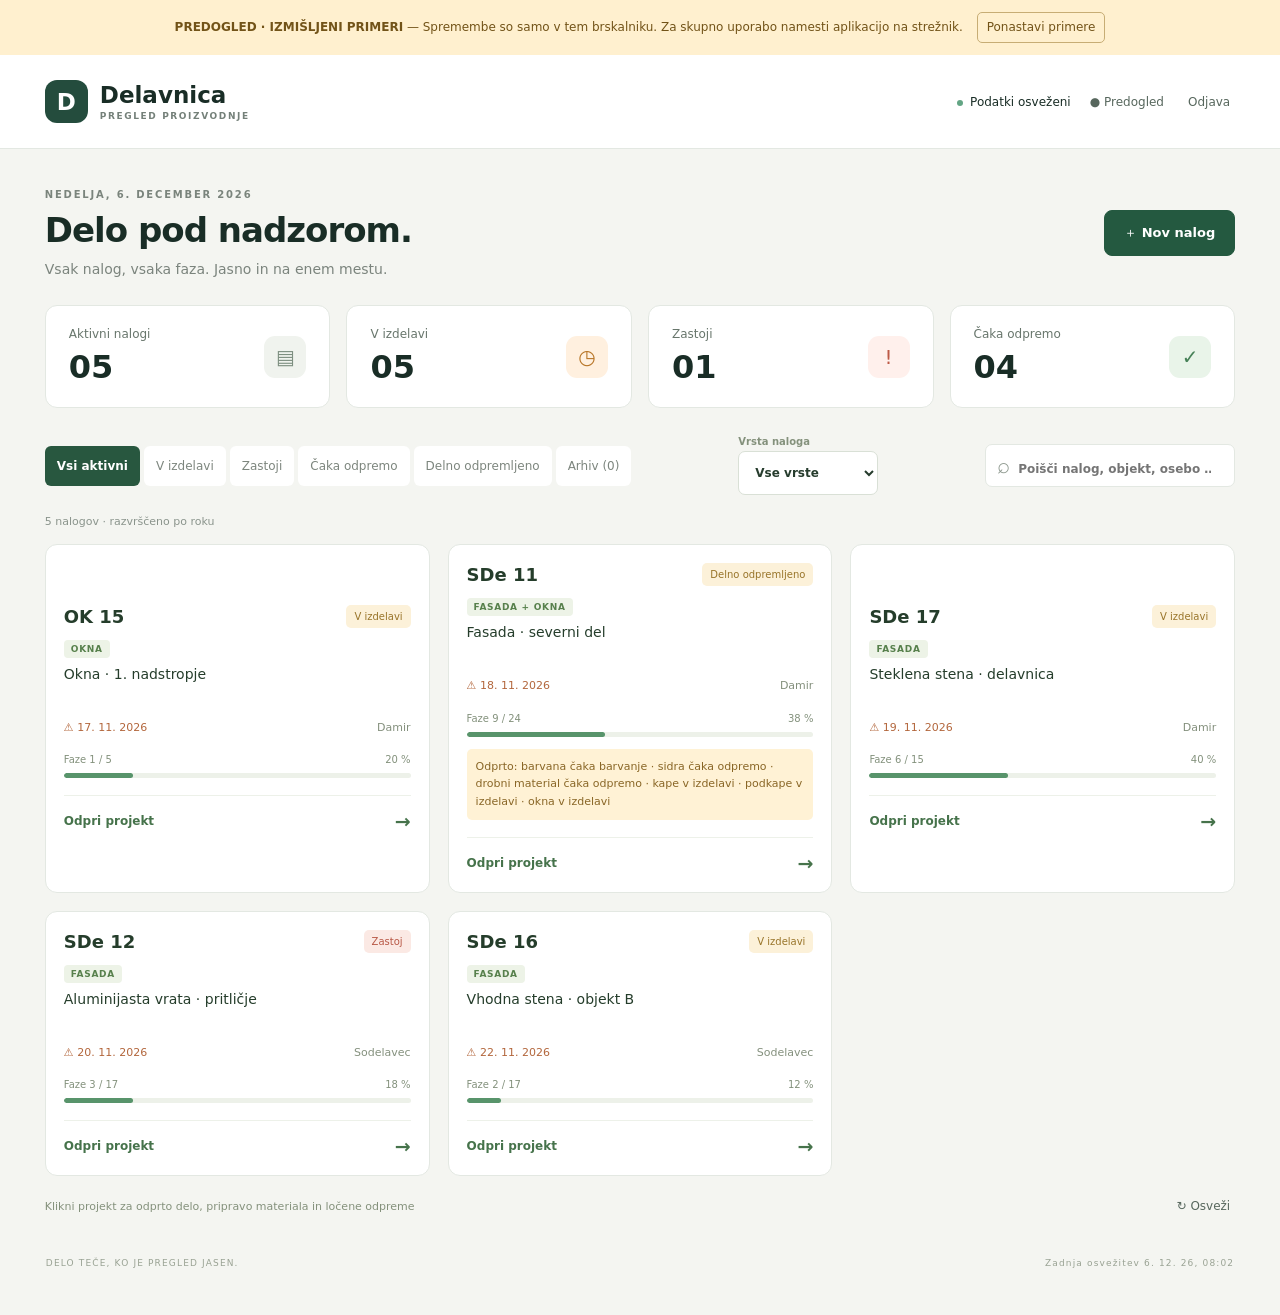
==== commit a77b8da9: "Prikaži fasado v izdelavi do zaključka faz: predogled.html" ====
--- a/predogled.html
+++ b/predogled.html
@@ -34,6 +34,8 @@
 select{display:block;width:100%;padding:12px 13px;background:#fff;border:1px solid #d9e0d6;border-radius:7px;margin-top:7px;color:#263c2d;font:inherit;font-size:14px;min-height:44px}select:focus{outline:2px solid #83aa8c;outline-offset:1px}.job-type-filter{margin:0;min-width:140px;font-size:10px;color:#84917c}.job-type-filter select{font-size:12px;margin-top:4px;padding:9px 12px}.phase-picker{border:1px solid var(--line);border-radius:10px;background:#f8faf5;padding:16px;margin:0 0 22px}.phase-picker h3{font-size:12px;color:#53694e;margin:0 0 12px}.phase-picker h3:not(:first-child){margin-top:20px}.phase-choice-grid{display:grid;grid-template-columns:minmax(0,1fr) minmax(0,1fr);gap:8px}.phase-choice{display:flex;align-items:center;gap:9px;margin:0;padding:9px 7px;border:1px solid #e0e7db;border-radius:6px;background:#fff;min-height:44px;font-size:11px;line-height:1.4;cursor:pointer}.phase-choice input{width:18px;height:18px;margin:0;accent-color:#2b6744;flex-shrink:0}.phase-choice:has(input:checked){background:#eaf3e7;border-color:#aac4a2;color:#30572d}.card-job-type{display:inline-block;margin-top:12px;font-size:9px;font-weight:650;letter-spacing:.7px;text-transform:uppercase;color:#57804c;background:#edf3e7;padding:4px 7px;border-radius:4px}.card-job-type+.card-title{margin-top:6px}@media(max-width:900px){.job-type-filter{order:0;width:100%}.job-type-filter select{font-size:14px;min-height:44px}}@media(max-width:540px){.drawer select{font-size:16px}.phase-choice{font-size:11px}}
 
 .with-windows-choice{border-color:#adc4d3;background:#f0f6fa;font-size:13px;min-height:50px}.window-dispatch{margin-top:18px;padding-top:14px;border-top:1px solid var(--line)}.window-dispatch>span{display:block;font-size:11px;color:#7e8e78;margin-bottom:7px}.windows-ready{background:#e8f3e3;color:#467643;padding:12px;border-radius:7px;font-size:12px;line-height:1.6}
+
+.project-actions{display:flex;gap:10px;flex-wrap:wrap;align-items:stretch;margin-top:18px}.project-actions>.project-edit{margin-top:0}.project-add-windows{min-height:50px;margin:0;white-space:normal}.mixed-choice-top{padding-bottom:12px;margin-bottom:18px;border-bottom:1px solid #dce5d6}.mixed-choice-top .hint{padding:0;line-height:1.6;margin-bottom:0}#projectWindows{scroll-margin-top:85px}@media(max-width:900px){.project-actions{flex-direction:column}.project-actions>.project-edit,.project-actions>.project-add-windows{width:100%;margin-top:0}}
 </style></head>
 <body><aside style="background:#fff0cf;color:#725318;padding:12px 20px;font:12px/1.6 system-ui;text-align:center"><strong>PREDOGLED · IZMIŠLJENI PRIMERI</strong> — Spremembe so samo v tem brskalniku. Za skupno uporabo namesti aplikacijo na strežnik. <button id="resetDemo" type="button" style="border:1px solid #c7ad75;border-radius:5px;background:transparent;padding:5px 9px;margin-left:10px;color:inherit">Ponastavi primere</button></aside>
 <section id="login" class="login" hidden>
@@ -82,7 +84,7 @@
 const matchesType = j => typeFilter==='all'||(typeFilter==='windows'?j.job_type==='windows'||j.with_windows:(j.job_type||'facade')==='facade');
 const windowReady = j => !!j.with_windows&&windowPhases.every(k=>['done','na'].includes(j[k]));
 const fieldLabel = (j,key) => key==='dispatch'?'Odprema '+(j?.job_type==='windows'?'oken':'fasade'):labels[key];
-const textStatus = (field,value,j=null) => field==='dispatch'&&value==='done'&&j?.job_type==='windows'?'Okna odpremljena':special[field]?.[value] || baseStatus[value] || value;
+const textStatus = (field,value,j=null) => field==='dispatch'&&value==='done'&&j?.job_type==='windows'?'Okna odpremljena':field==='dispatch'&&value==='waiting'&&j?facadeReady(j)?'Čaka odpremo':mainProductionState(j):special[field]?.[value] || baseStatus[value] || value;
 const day = () => new Intl.DateTimeFormat('sv-SE',{timeZone:'Europe/Ljubljana'}).format(new Date());
 const date = x => x ? new Intl.DateTimeFormat('sl-SI',{day:'numeric',month:'numeric',year:'numeric',timeZone:'Europe/Ljubljana'}).format(new Date(x.length===10 ? x+'T12:00:00' : x)) : 'Brez roka';
 const timestamp = x => new Intl.DateTimeFormat('sl-SI',{dateStyle:'short',timeStyle:'short',timeZone:'Europe/Ljubljana'}).format(new Date(x));
@@ -90,21 +92,22 @@
 const blocked = j => activeKeys(j).some(k=>j[k]==='blocked');
 const working = j => activeKeys(j).some(k=>['active','ordered','manufacturing','awaiting_paint','painting'].includes(j[k]));
 const facadeReady = j => ['documentation','material','cutting','machining','punching','assembly','packing'].every(k=>['done','na'].includes(j[k]));
+const mainProductionState = j => {const phases=['documentation','material','cutting','machining','punching','assembly','packing'].filter(k=>j[k]!=='na');return phases.some(k=>j[k]==='blocked')?'Zastoj':phases.some(k=>['active','ordered','manufacturing'].includes(j[k])||j[k]==='done')?'V izdelavi':'Čaka izdelavo';};
 const sheetPairs = [['sheet','sheet_dispatch','Barvana'],['raw_sheet','raw_sheet_dispatch','Surova']];
 const otherPairs=[['anchors_status','anchors_dispatch','Sidra'],['small_material_status','small_material_dispatch','Drobni material'],['caps_status','caps_dispatch','Kape'],['subcaps_status','subcaps_dispatch','Podkape']];
 const shipmentPairs=[...sheetPairs,...otherPairs];
 const allShipped = j => j.dispatch==='done'&&(!j.with_windows||j.windows_dispatch==='done')&&shipmentPairs.every(([stage,shipping])=>j[stage]==='na'||j[shipping]==='done');
 const ready = j => (j.with_windows&&j.windows_dispatch!=='done'&&windowReady(j))||(j.dispatch!=='done'&&facadeReady(j))||shipmentPairs.some(([stage,shipping])=>j[stage]==='done'&&j[shipping]!=='done');
 const partial = j => !j.archived&&(j.dispatch==='done'||(j.with_windows&&j.windows_dispatch==='done')||shipmentPairs.some(([,shipping])=>j[shipping]==='done'));
-const shipmentSummary = j => {const parts=[...(j.dispatch==='done'?[]:[productName(j)+' čaka odpremo']),...shipmentPairs.filter(([stage,shipping])=>j[stage]!=='na'&&j[shipping]!=='done').map(([stage,,label])=>label.toLocaleLowerCase('sl')+' '+(j[stage]==='done'?'čaka odpremo':textStatus(stage,j[stage]).toLocaleLowerCase('sl')))];if(j.with_windows&&j.windows_dispatch!=='done')parts.push('okna '+(windowReady(j)?'izdelana – čaka odpremo':windowPhases.some(k=>j[k]==='blocked')?'– zastoj':windowPhases.some(k=>j[k]==='active'||j[k]==='done')?'v izdelavi':'čakajo izdelavo'));return parts.length?'Odprto: '+parts.join(' · '):'Vse odpremljeno';};
+const shipmentSummary = j => {const parts=[...(j.dispatch==='done'?[]:[productName(j)+' '+(facadeReady(j)?'čaka odpremo':mainProductionState(j).toLocaleLowerCase('sl'))]),...shipmentPairs.filter(([stage,shipping])=>j[stage]!=='na'&&j[shipping]!=='done').map(([stage,,label])=>label.toLocaleLowerCase('sl')+' '+(j[stage]==='done'?'čaka odpremo':textStatus(stage,j[stage]).toLocaleLowerCase('sl')))];if(j.with_windows&&j.windows_dispatch!=='done')parts.push('okna '+(windowReady(j)?'izdelana – čaka odpremo':windowPhases.some(k=>j[k]==='blocked')?'– zastoj':windowPhases.some(k=>j[k]==='active'||j[k]==='done')?'v izdelavi':'čakajo izdelavo'));return parts.length?'Odprto: '+parts.join(' · '):'Vse odpremljeno';};
 function syncDraftShipping(){for(const [stage,shipping] of shipmentPairs){if(draft[stage]==='na')draft[shipping]='na';else if(draft[shipping]==='na')draft[shipping]='waiting';}if(!draft.with_windows){for(const key of windowPhases)draft[key]='na';draft.windows_dispatch='na';}else if(draft.windows_dispatch==='na')draft.windows_dispatch='waiting';}
 
 const statusButton = (j,k,detail=false) => `<button type="button" class="status ${esc(j[k])}" data-${detail?'draft':'status'}="${k}" data-id="${esc(j.id)}" aria-label="${esc(fieldLabel(j,k)+': '+textStatus(k,j[k],j)+'. Spremeni status naloga '+j.code)}">${esc(textStatus(k,j[k],j))}</button>`;
 
 function toast(message,bad=false){clearTimeout(toastTimer);$('#toast').textContent=message;$('#toast').className='toast'+(bad?' bad':'');$('#toast').hidden=false;toastTimer=setTimeout(()=>$('#toast').hidden=true,bad?8000:3000);}
 
-const demoKey='delavnica-predogled-v16';
-const demoSeeds=[{"id": "000000000000000000000001", "version": 1, "created": "2026-11-16T08:27:49.560059+00:00", "updated": "2026-11-16T08:27:49.560059+00:00", "code": "SDe 11", "title": "Fasada · severni del", "owner": "Damir", "due": "2026-11-18", "archived": false, "with_windows": true, "window_cutting": "done", "window_punching": "active", "window_assembly": "waiting", "window_packing": "waiting", "windows_dispatch": "waiting", "job_type": "facade", "punching": "na", "anchors_dispatch": "waiting", "small_material_dispatch": "waiting", "caps_dispatch": "waiting", "subcaps_dispatch": "waiting", "caps": "Kape – 20 kos", "subcaps": "Podkape – 20 kos", "caps_status": "manufacturing", "subcaps_status": "manufacturing", "sheet_papers_date": "", "raw_sheet_papers_date": "", "anchors": "Sidra SDe 12 – 12 kos", "anchors_status": "done", "small_material_status": "done", "small_material": "Vijaki M8 – 24 kos\nSidra – 12 kos", "notes": "Izmišljen primer za predogled.", "documentation": "done", "material": "done", "cutting": "done", "machining": "active", "assembly": "waiting", "packing": "waiting", "sheet_dispatch": "waiting", "raw_sheet": "done", "raw_sheet_dispatch": "done", "sheet": "awaiting_paint", "dispatch": "done"}, {"id": "000000000000000000000002", "version": 1, "created": "2026-11-16T08:27:49.560059+00:00", "updated": "2026-11-16T08:27:49.560059+00:00", "code": "SDe 12", "title": "Aluminijasta vrata · pritličje", "owner": "Sodelavec", "due": "2026-11-20", "archived": false, "with_windows": false, "window_cutting": "na", "window_punching": "na", "window_assembly": "na", "window_packing": "na", "windows_dispatch": "na", "job_type": "facade", "punching": "na", "anchors_dispatch": "waiting", "small_material_dispatch": "waiting", "caps_dispatch": "waiting", "subcaps_dispatch": "waiting", "caps": "Kape – 20 kos", "subcaps": "Podkape – 20 kos", "caps_status": "manufacturing", "subcaps_status": "manufacturing", "sheet_papers_date": "", "raw_sheet_papers_date": "", "anchors": "Sidra SDe 12 – 12 kos", "anchors_status": "done", "small_material_status": "done", "small_material": "Vijaki M8 – 24 kos\nSidra – 12 kos", "notes": "Primer zastoja: manjkajo profili za vrata.", "documentation": "done", "material": "blocked", "cutting": "waiting", "machining": "waiting", "assembly": "waiting", "packing": "waiting", "sheet_dispatch": "na", "raw_sheet": "ordered", "raw_sheet_dispatch": "waiting", "sheet": "na", "dispatch": "waiting"}, {"id": "000000000000000000000003", "version": 1, "created": "2026-11-16T08:27:49.560059+00:00", "updated": "2026-11-16T08:27:49.560059+00:00", "code": "OK 15", "title": "Okna · 1. nadstropje", "owner": "Damir", "due": "2026-11-17", "archived": false, "with_windows": false, "window_cutting": "na", "window_punching": "na", "window_assembly": "na", "window_packing": "na", "windows_dispatch": "na", "job_type": "windows", "punching": "active", "anchors_dispatch": "na", "small_material_dispatch": "na", "caps_dispatch": "na", "subcaps_dispatch": "na", "caps": "Kape – 20 kos", "subcaps": "Podkape – 20 kos", "caps_status": "na", "subcaps_status": "na", "sheet_papers_date": "", "raw_sheet_papers_date": "", "anchors": "Sidra SDe 12 – 12 kos", "anchors_status": "na", "small_material_status": "na", "small_material": "Vijaki M8 – 24 kos\nSidra – 12 kos", "notes": "Izmišljen primer za predogled.", "documentation": "na", "material": "na", "cutting": "done", "machining": "na", "assembly": "waiting", "packing": "waiting", "sheet_dispatch": "na", "raw_sheet": "na", "raw_sheet_dispatch": "na", "sheet": "na", "dispatch": "waiting"}, {"id": "000000000000000000000004", "version": 1, "created": "2026-11-16T08:27:49.560059+00:00", "updated": "2026-11-16T08:27:49.560059+00:00", "code": "SDe 16", "title": "Vhodna stena · objekt B", "owner": "Sodelavec", "due": "2026-11-22", "archived": false, "with_windows": false, "window_cutting": "na", "window_punching": "na", "window_assembly": "na", "window_packing": "na", "windows_dispatch": "na", "job_type": "facade", "punching": "na", "anchors_dispatch": "waiting", "small_material_dispatch": "waiting", "caps_dispatch": "waiting", "subcaps_dispatch": "waiting", "caps": "Kape – 20 kos", "subcaps": "Podkape – 20 kos", "caps_status": "manufacturing", "subcaps_status": "manufacturing", "sheet_papers_date": "2026-11-16", "raw_sheet_papers_date": "", "anchors": "Sidra SDe 12 – 12 kos", "anchors_status": "done", "small_material_status": "done", "small_material": "Vijaki M8 – 24 kos\nSidra – 12 kos", "notes": "Izmišljen primer za predogled.", "documentation": "active", "material": "ordered", "cutting": "waiting", "machining": "waiting", "assembly": "waiting", "packing": "waiting", "sheet_dispatch": "waiting", "raw_sheet": "na", "raw_sheet_dispatch": "na", "sheet": "manufacturing", "dispatch": "waiting"}, {"id": "000000000000000000000005", "version": 1, "created": "2026-11-16T08:27:49.560059+00:00", "updated": "2026-11-16T08:27:49.560059+00:00", "code": "SDe 17", "title": "Steklena stena · delavnica", "owner": "Damir", "due": "2026-11-19", "archived": false, "with_windows": false, "window_cutting": "na", "window_punching": "na", "window_assembly": "na", "window_packing": "na", "windows_dispatch": "na", "job_type": "facade", "punching": "na", "anchors_dispatch": "waiting", "small_material_dispatch": "waiting", "caps_dispatch": "waiting", "subcaps_dispatch": "waiting", "caps": "Kape – 20 kos", "subcaps": "Podkape – 20 kos", "caps_status": "manufacturing", "subcaps_status": "manufacturing", "sheet_papers_date": "", "raw_sheet_papers_date": "", "anchors": "Sidra SDe 12 – 12 kos", "anchors_status": "done", "small_material_status": "done", "small_material": "Vijaki M8 – 24 kos\nSidra – 12 kos", "notes": "Izmišljen primer za predogled.", "documentation": "done", "material": "done", "cutting": "done", "machining": "done", "assembly": "active", "packing": "waiting", "sheet_dispatch": "na", "raw_sheet": "na", "raw_sheet_dispatch": "na", "sheet": "na", "dispatch": "waiting"}];
+const demoKey='delavnica-predogled-v18';
+const demoSeeds=[{"id": "000000000000000000000001", "version": 1, "created": "2026-11-16T10:58:08.454342+00:00", "updated": "2026-11-16T10:58:08.454342+00:00", "code": "SDe 11", "title": "Fasada · severni del", "owner": "Damir", "due": "2026-11-18", "archived": false, "with_windows": true, "window_cutting": "done", "window_punching": "active", "window_assembly": "waiting", "window_packing": "waiting", "windows_dispatch": "waiting", "job_type": "facade", "punching": "na", "anchors_dispatch": "waiting", "small_material_dispatch": "waiting", "caps_dispatch": "waiting", "subcaps_dispatch": "waiting", "caps": "Kape – 20 kos", "subcaps": "Podkape – 20 kos", "caps_status": "manufacturing", "subcaps_status": "manufacturing", "sheet_papers_date": "", "raw_sheet_papers_date": "", "anchors": "Sidra SDe 12 – 12 kos", "anchors_status": "done", "small_material_status": "done", "small_material": "Vijaki M8 – 24 kos\nSidra – 12 kos", "notes": "Izmišljen primer za predogled.", "documentation": "done", "material": "done", "cutting": "done", "machining": "active", "assembly": "waiting", "packing": "waiting", "sheet_dispatch": "waiting", "raw_sheet": "done", "raw_sheet_dispatch": "done", "sheet": "awaiting_paint", "dispatch": "done"}, {"id": "000000000000000000000002", "version": 1, "created": "2026-11-16T10:58:08.454342+00:00", "updated": "2026-11-16T10:58:08.454342+00:00", "code": "SDe 12", "title": "Aluminijasta vrata · pritličje", "owner": "Sodelavec", "due": "2026-11-20", "archived": false, "with_windows": false, "window_cutting": "na", "window_punching": "na", "window_assembly": "na", "window_packing": "na", "windows_dispatch": "na", "job_type": "facade", "punching": "na", "anchors_dispatch": "waiting", "small_material_dispatch": "waiting", "caps_dispatch": "waiting", "subcaps_dispatch": "waiting", "caps": "Kape – 20 kos", "subcaps": "Podkape – 20 kos", "caps_status": "manufacturing", "subcaps_status": "manufacturing", "sheet_papers_date": "", "raw_sheet_papers_date": "", "anchors": "Sidra SDe 12 – 12 kos", "anchors_status": "done", "small_material_status": "done", "small_material": "Vijaki M8 – 24 kos\nSidra – 12 kos", "notes": "Primer zastoja: manjkajo profili za vrata.", "documentation": "done", "material": "blocked", "cutting": "waiting", "machining": "waiting", "assembly": "waiting", "packing": "waiting", "sheet_dispatch": "na", "raw_sheet": "ordered", "raw_sheet_dispatch": "waiting", "sheet": "na", "dispatch": "waiting"}, {"id": "000000000000000000000003", "version": 1, "created": "2026-11-16T10:58:08.454342+00:00", "updated": "2026-11-16T10:58:08.454342+00:00", "code": "OK 15", "title": "Okna · 1. nadstropje", "owner": "Damir", "due": "2026-11-17", "archived": false, "with_windows": false, "window_cutting": "na", "window_punching": "na", "window_assembly": "na", "window_packing": "na", "windows_dispatch": "na", "job_type": "windows", "punching": "active", "anchors_dispatch": "na", "small_material_dispatch": "na", "caps_dispatch": "na", "subcaps_dispatch": "na", "caps": "Kape – 20 kos", "subcaps": "Podkape – 20 kos", "caps_status": "na", "subcaps_status": "na", "sheet_papers_date": "", "raw_sheet_papers_date": "", "anchors": "Sidra SDe 12 – 12 kos", "anchors_status": "na", "small_material_status": "na", "small_material": "Vijaki M8 – 24 kos\nSidra – 12 kos", "notes": "Izmišljen primer za predogled.", "documentation": "na", "material": "na", "cutting": "done", "machining": "na", "assembly": "waiting", "packing": "waiting", "sheet_dispatch": "na", "raw_sheet": "na", "raw_sheet_dispatch": "na", "sheet": "na", "dispatch": "waiting"}, {"id": "000000000000000000000004", "version": 1, "created": "2026-11-16T10:58:08.454342+00:00", "updated": "2026-11-16T10:58:08.454342+00:00", "code": "SDe 16", "title": "Vhodna stena · objekt B", "owner": "Sodelavec", "due": "2026-11-22", "archived": false, "with_windows": false, "window_cutting": "na", "window_punching": "na", "window_assembly": "na", "window_packing": "na", "windows_dispatch": "na", "job_type": "facade", "punching": "na", "anchors_dispatch": "waiting", "small_material_dispatch": "waiting", "caps_dispatch": "waiting", "subcaps_dispatch": "waiting", "caps": "Kape – 20 kos", "subcaps": "Podkape – 20 kos", "caps_status": "manufacturing", "subcaps_status": "manufacturing", "sheet_papers_date": "2026-11-16", "raw_sheet_papers_date": "", "anchors": "Sidra SDe 12 – 12 kos", "anchors_status": "done", "small_material_status": "done", "small_material": "Vijaki M8 – 24 kos\nSidra – 12 kos", "notes": "Izmišljen primer za predogled.", "documentation": "active", "material": "ordered", "cutting": "waiting", "machining": "waiting", "assembly": "waiting", "packing": "waiting", "sheet_dispatch": "waiting", "raw_sheet": "na", "raw_sheet_dispatch": "na", "sheet": "manufacturing", "dispatch": "waiting"}, {"id": "000000000000000000000005", "version": 1, "created": "2026-11-16T10:58:08.454342+00:00", "updated": "2026-11-16T10:58:08.454342+00:00", "code": "SDe 17", "title": "Steklena stena · delavnica", "owner": "Damir", "due": "2026-11-19", "archived": false, "with_windows": false, "window_cutting": "na", "window_punching": "na", "window_assembly": "na", "window_packing": "na", "windows_dispatch": "na", "job_type": "facade", "punching": "na", "anchors_dispatch": "waiting", "small_material_dispatch": "waiting", "caps_dispatch": "waiting", "subcaps_dispatch": "waiting", "caps": "Kape – 20 kos", "subcaps": "Podkape – 20 kos", "caps_status": "manufacturing", "subcaps_status": "manufacturing", "sheet_papers_date": "", "raw_sheet_papers_date": "", "anchors": "Sidra SDe 12 – 12 kos", "anchors_status": "done", "small_material_status": "done", "small_material": "Vijaki M8 – 24 kos\nSidra – 12 kos", "notes": "Izmišljen primer za predogled.", "documentation": "done", "material": "done", "cutting": "done", "machining": "done", "assembly": "active", "packing": "waiting", "sheet_dispatch": "na", "raw_sheet": "na", "raw_sheet_dispatch": "na", "sheet": "na", "dispatch": "waiting"}];
 let demoState;
 try{demoState=JSON.parse(localStorage.getItem(demoKey));}catch{}
 if(!demoState||!Array.isArray(demoState.jobs))demoState={jobs:structuredClone(demoSeeds),events:[],actor:'Predogled'};
@@ -194,8 +197,8 @@
 function projectCard(j){
  const needed=fields.filter(k=>j[k]!=='na'),done=needed.filter(k=>j[k]==='done').length;
  const late=j.due&&j.due<day()&&!j.archived;
- const state=j.archived?'Odpremljeno':blocked(j)?'Zastoj':partial(j)?'Delno odpremljeno':ready(j)?'Čaka odpremo':working(j)?'V izdelavi':'Čaka';
- const tone=j.archived?'done':blocked(j)?'blocked':partial(j)||working(j)?'active':ready(j)?'done':'waiting';
+ const state=j.archived?'Odpremljeno':blocked(j)?'Zastoj':j.dispatch!=='done'&&mainProductionState(j)==='V izdelavi'?'V izdelavi':partial(j)?'Delno odpremljeno':ready(j)?'Čaka odpremo':working(j)?'V izdelavi':'Čaka';
+ const tone=j.archived?'done':blocked(j)?'blocked':state==='V izdelavi'||partial(j)?'active':ready(j)?'done':'waiting';
  return `<button type="button" class="project-card" data-open-project="${esc(j.id)}" aria-label="Odpri projekt ${esc(j.code+' · '+j.title)}"><span class="card-top"><strong>${esc(j.code)}</strong><span class="card-state ${tone}">${state}</span></span><span class="card-job-type">${jobKindName(j)}</span><span class="card-title">${esc(j.title)}</span><span class="card-meta"><span class="${late?'card-late':''}">${late?'⚠ ':''}${esc(date(j.due))}</span><span>${esc(j.owner||'Brez odgovorne osebe')}</span></span><span class="card-progress"><span>Faze ${done} / ${needed.length}</span><span>${Math.round(done/Math.max(needed.length,1)*100)} %</span></span><span class="progress-track"><span class="progress-fill p${Math.round(done/Math.max(needed.length,1)*10)}"></span></span>${partial(j)?'<span class="card-shipment">'+esc(shipmentSummary(j))+'</span>':''}<span class="card-open">Odpri projekt <span aria-hidden="true">→</span></span></button>`;
 }
 function openProject(id){
@@ -206,7 +209,7 @@
  if(!j.with_windows)return '';
  const phases=closed?windowPhases:windowPhases.filter(k=>!['done','na'].includes(j[k]));
  const controls=phases.map(k=>`<div class="project-stage"><span>${esc(labels[k])}</span>${statusButton(j,k)}</div>`).join('');
- return `<section class="project-section"><h2>Okna v fasadi${closed?' – odpremljena':''}</h2>${!closed&&windowReady(j)?'<p class="windows-ready">✓ Izdelano – čaka odpremo</p>':''}<div class="project-stage-grid">${controls}</div><div class="window-dispatch"><span>Odprema oken</span>${statusButton(j,'windows_dispatch')}</div></section>`;
+ return `<section class="project-section" id="projectWindows"><h2>Okna v fasadi${closed?' – odpremljena':''}</h2>${!closed&&windowReady(j)?'<p class="windows-ready">✓ Izdelano – čaka odpremo</p>':''}<div class="project-stage-grid">${controls}</div><div class="window-dispatch"><span>Odprema oken</span>${statusButton(j,'windows_dispatch')}</div></section>`;
 }
 function renderProject(){
  const j=jobs.find(j=>j.id===projectId);if(!j)return;
@@ -224,7 +227,22 @@
  const completedWindowPhases=j.with_windows&&j.windows_dispatch!=='done'?windowPhases.filter(k=>['done','na'].includes(j[k])):[];
  const completedCount=(j.with_windows&&j.windows_dispatch==='done'?1:0)+completedWindowPhases.length+work.closed.length+work.doneStages.length+work.preparedStages.length+(j.dispatch==='done'?1:0);
  const completedContent=(j.with_windows&&j.windows_dispatch==='done'?windowSection(j,true):'')+section('Okna v fasadi – končane faze',completedWindowPhases.length?'<div class="project-stage-grid">'+completedWindowPhases.map(stage).join('')+'</div>':'')+(j.dispatch==='done'?section(productName(j)+' – odpremljeno',statusButton(j,'dispatch')):'')+section(j.dispatch==='done'?'Faze odpremljenega izdelka':'Zaključene faze / ni potrebno',work.doneStages.length?'<div class="project-stage-grid">'+work.doneStages.map(stage).join('')+'</div>':'')+section('Pripravljeno – še čaka odpremo',work.preparedStages.length?'<div class="project-stage-grid">'+work.preparedStages.map(stage).join('')+'</div>':'')+section('Zaključene skupine / ni potrebno',work.closed.map(pair=>isSheet(pair)?sheetGroup(pair,true):materialGroup(pair,true)).join(''));
- $('#projectContent').innerHTML=`<div class="project-intro"><p class="eyebrow">${j.archived?'ARHIVIRAN PROJEKT':'ODPRTO DELO'} · ${jobKindName(j).toLocaleUpperCase('sl')}</p><h1 id="projectTitle">${esc(j.code)}</h1><p class="project-name">${esc(j.title)}</p><div class="project-info"><span>Rok: <strong>${esc(date(j.due))}</strong></span><span>Odgovorna oseba: <strong>${esc(j.owner||'Ni določena')}</strong></span></div><p class="project-partial">${esc(shipmentSummary(j))}</p><button type="button" class="secondary project-edit" data-edit="${esc(j.id)}">✎ Opombe, material in urejanje</button><p class="project-save-hint">Končano se umakne spodaj. Pripravljeno ostane odprto do odpreme.</p></div><div id="projectOpenWork">${activeSections||'<p class="all-done-message">✓ Vsi potrebni deli so odpremljeni.</p>'}</div>${completedCount?`<details id="completedWork" class="completed-work" ${completedExpanded?'open':''}><summary>Zaključeno / ni potrebno <span>${completedCount}</span></summary><p class="completed-help">Podatki ostajajo shranjeni. Tu lahko popraviš status ali ponovno odpreš delo.</p>${completedContent}</details>`:''}${section('Opombe',`<p class="project-text">${esc(j.notes||'Ni opomb.')}</p><button type="button" class="secondary project-edit" data-edit="${esc(j.id)}">Uredi podatke / zgodovina</button>`)}`;
+ $('#projectContent').innerHTML=`<div class="project-intro"><p class="eyebrow">${j.archived?'ARHIVIRAN PROJEKT':'ODPRTO DELO'} · ${jobKindName(j).toLocaleUpperCase('sl')}</p><h1 id="projectTitle">${esc(j.code)}</h1><p class="project-name">${esc(j.title)}</p><div class="project-info"><span>Rok: <strong>${esc(date(j.due))}</strong></span><span>Odgovorna oseba: <strong>${esc(j.owner||'Ni določena')}</strong></span></div><p class="project-partial">${esc(shipmentSummary(j))}</p><div class="project-actions"><button type="button" class="secondary project-edit" data-edit="${esc(j.id)}">✎ Opombe, material in urejanje</button>${j.job_type!=='windows'&&!j.with_windows?`<button type="button" class="primary project-add-windows" data-add-windows="${esc(j.id)}">＋ Dodaj okna v fasado</button>`:''}${j.with_windows?`<button type="button" class="secondary project-add-windows" data-show-windows="${esc(j.id)}">☑ Pokaži okna v fasadi</button>`:''}</div><p id="projectActionError" class="error" role="alert"></p><p class="project-save-hint">Končano se umakne spodaj. Pripravljeno ostane odprto do odpreme.</p></div><div id="projectOpenWork">${activeSections||'<p class="all-done-message">✓ Vsi potrebni deli so odpremljeni.</p>'}</div>${completedCount?`<details id="completedWork" class="completed-work" ${completedExpanded?'open':''}><summary>Zaključeno / ni potrebno <span>${completedCount}</span></summary><p class="completed-help">Podatki ostajajo shranjeni. Tu lahko popraviš status ali ponovno odpreš delo.</p>${completedContent}</details>`:''}${section('Opombe',`<p class="project-text">${esc(j.notes||'Ni opomb.')}</p><button type="button" class="secondary project-edit" data-edit="${esc(j.id)}">Uredi podatke / zgodovina</button>`)}`;
+}
+async function addWindowsToProject(id,button){
+ const j=jobs.find(x=>x.id===id);if(!j||j.job_type==='windows')return;
+ if(j.with_windows){showProjectWindows(id);return;}
+ button.disabled=true;$('#projectActionError').textContent='';
+ try{
+  const updated=await api('/api/jobs/'+id,'PATCH',{version:j.version,with_windows:true});
+  jobs=jobs.map(x=>x.id===id?updated:x);projectVersion=null;render();renderProject();showProjectWindows(id);
+ }catch(e){if(e.status===409)await load().catch(()=>{});$('#projectActionError').textContent=e.message;}
+ finally{button.disabled=false;}
+}
+function showProjectWindows(id){
+ if(projectId!==id)openProject(id);
+ const j=jobs.find(x=>x.id===id);if(j?.windows_dispatch==='done'&&$('#completedWork')){$('#completedWork').open=true;completedExpanded=true;}
+ $('#projectWindows')?.scrollIntoView?.({block:'start',behavior:'smooth'});
 }
 function openCompleted(id){openProject(id);const details=$('#completedWork');if(details){details.open=true;completedExpanded=true;details.scrollIntoView?.({block:'start',behavior:'smooth'});}}
 
@@ -240,7 +258,8 @@
 }
 function renderPhasePicker(){
  const checkbox=k=>`<label class="phase-choice"><input type="checkbox" data-phase="${k}" ${draft[k]!=='na'?'checked':''}><span>${esc(labels[k])}</span></label>`;
- $('#phasePicker').innerHTML='<h3>Potrebujem te faze</h3><div class="phase-choice-grid">'+productionPhases.map(checkbox).join('')+'</div><h3>Dodatni deli</h3><div class="phase-choice-grid">'+extraPhases.map(checkbox).join('')+'</div>'+(draft.job_type==='facade'?'<h3>Okna v istem projektu</h3><label class="phase-choice with-windows-choice"><input type="checkbox" data-with-windows '+(draft.with_windows?'checked':'')+'><span>Okna v fasadi</span></label>':'')+(draft.with_windows?'<h3>Faze oken v fasadi</h3><div class="phase-choice-grid">'+windowPhases.map(checkbox).join('')+'</div>':'');
+ const mixedChoice=draft.job_type==='facade'?'<div class="mixed-choice-top"><h3>Želiš dodati tudi okna?</h3><label class="phase-choice with-windows-choice"><input type="checkbox" data-with-windows '+(draft.with_windows?'checked':'')+'><span>Okna v fasadi</span></label><p class="hint">Okna dobijo svoje faze in ločeno odpremo v tem projektu.</p></div>':'';
+ $('#phasePicker').innerHTML=mixedChoice+'<h3>Potrebujem te faze</h3><div class="phase-choice-grid">'+productionPhases.map(checkbox).join('')+'</div><h3>Dodatni deli</h3><div class="phase-choice-grid">'+extraPhases.map(checkbox).join('')+'</div>'+(draft.with_windows?'<h3>Faze oken v fasadi</h3><div class="phase-choice-grid">'+windowPhases.map(checkbox).join('')+'</div>':'');
  for(const [phase,text] of [['anchors_status','anchors'],['small_material_status','small_material'],['caps_status','caps'],['subcaps_status','subcaps'],['sheet','sheet_papers_date'],['raw_sheet','raw_sheet_papers_date']]){const label=$('#jobForm').elements[text]?.closest?.('label');if(label)label.hidden=draft[phase]==='na';}
 }
 function togglePhase(key,enabled){
@@ -338,6 +357,8 @@
  const filterButton=e.target.closest('[data-filter]');if(filterButton){filter=filterButton.dataset.filter;render();}
  const closer=e.target.closest('[data-close]');if(closer)$('#'+closer.dataset.close).close();
  const completed=e.target.closest('[data-completed]');if(completed)openCompleted(completed.dataset.completed);
+ const addWindows=e.target.closest('[data-add-windows]');if(addWindows)addWindowsToProject(addWindows.dataset.addWindows,addWindows);
+ const showWindows=e.target.closest('[data-show-windows]');if(showWindows)showProjectWindows(showWindows.dataset.showWindows);
  const project=e.target.closest('[data-open-project]');if(project)openProject(project.dataset.openProject);
  const edit=e.target.closest('[data-edit]');if(edit)openJob(edit.dataset.edit);
  const status=e.target.closest('[data-status]');if(status)handleStatusClick(status);
